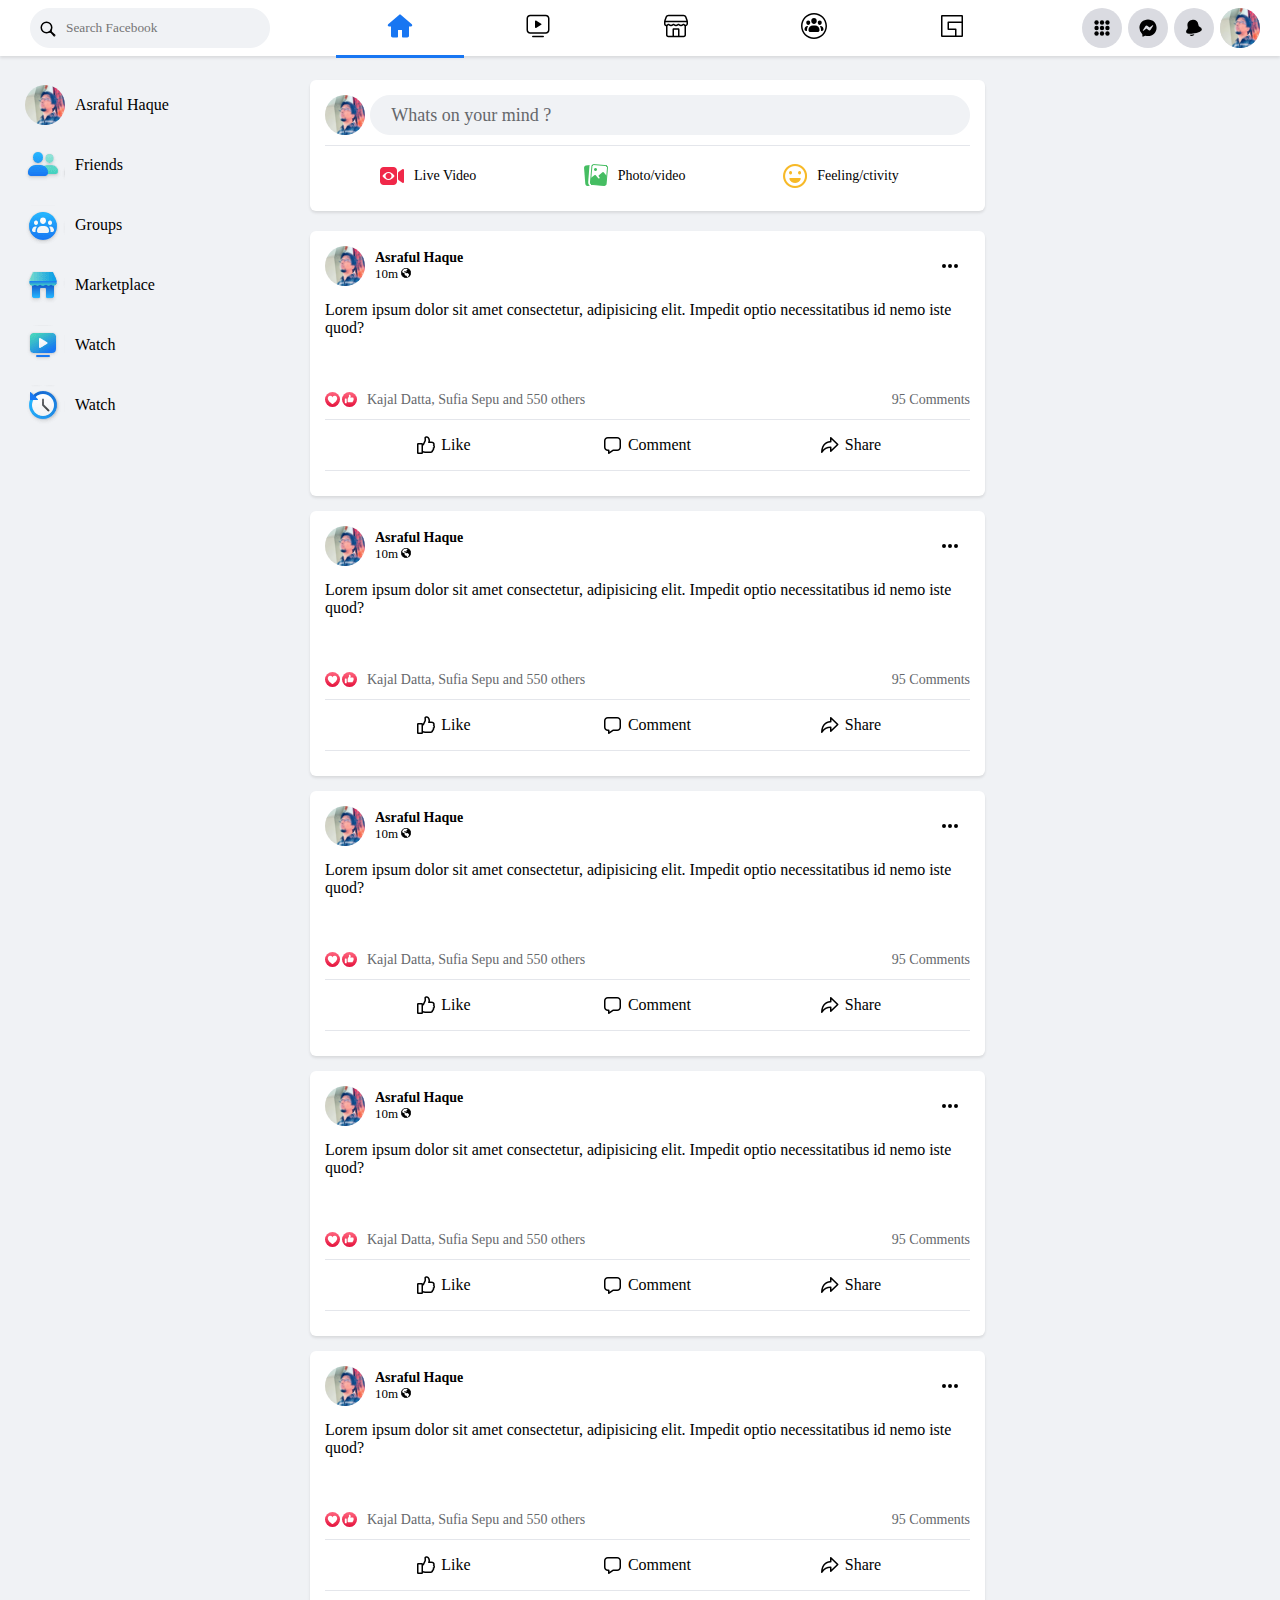
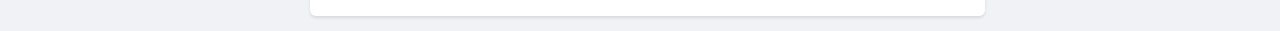
==== home.html @ d9ba366c "backend done" ====
<!DOCTYPE html>
<html lang="en">
<head>
    <meta charset="UTF-8">
    <meta http-equiv="X-UA-Compatible" content="IE=edge">
    <meta name="viewport" content="width=device-width, initial-scale=1.0">
    <link rel="shortcut icon" href="./assets/icons/favicon.ico" type="image/x-icon">
    <title>Facebook – log in or sign up</title>

    <link rel="stylesheet" href="./assets/css/style.css">

</head>
<body>
    

    
    <!-- HOME HEADER  -->
    <div class="fb-home-header">
        <div class="fb-home-search">
            <a href="#"><img src="./assets/icons/favicon.ico" alt=""></a>
            <div class="search-box">
                <svg fill="currentColor" viewBox="0 0 16 16" width="1em" height="1em" class="x1lliihq x1k90msu x2h7rmj x1qfuztq xcza8v6 xlup9mm x1kky2od"><g fill-rule="evenodd" transform="translate(-448 -544)"><g fill-rule="nonzero"><path d="M10.743 2.257a6 6 0 1 1-8.485 8.486 6 6 0 0 1 8.485-8.486zm-1.06 1.06a4.5 4.5 0 1 0-6.365 6.364 4.5 4.5 0 0 0 6.364-6.363z" transform="translate(448 544)"/><path d="M10.39 8.75a2.94 2.94 0 0 0-.199.432c-.155.417-.23.849-.172 1.284.055.415.232.794.54 1.103a.75.75 0 0 0 1.112-1.004l-.051-.057a.39.39 0 0 1-.114-.24c-.021-.155.014-.356.09-.563.031-.081.06-.145.08-.182l.012-.022a.75.75 0 1 0-1.299-.752z" transform="translate(448 544)"/><path d="M9.557 11.659c.038-.018.09-.04.15-.064.207-.077.408-.112.562-.092.08.01.143.034.198.077l.041.036a.75.75 0 0 0 1.06-1.06 1.881 1.881 0 0 0-1.103-.54c-.435-.058-.867.018-1.284.175-.189.07-.336.143-.433.2a.75.75 0 0 0 .624 1.356l.066-.027.12-.061z" transform="translate(448 544)"/><path d="m13.463 15.142-.04-.044-3.574-4.192c-.599-.703.355-1.656 1.058-1.057l4.191 3.574.044.04c.058.059.122.137.182.24.249.425.249.96-.154 1.41l-.057.057c-.45.403-.986.403-1.411.154a1.182 1.182 0 0 1-.24-.182zm.617-.616.444-.444a.31.31 0 0 0-.063-.052c-.093-.055-.263-.055-.35.024l.208.232.207-.206.006.007-.22.257-.026-.024.033-.034.025.027-.257.22-.007-.007zm-.027-.415c-.078.088-.078.257-.023.35a.31.31 0 0 0 .051.063l.205-.204-.233-.209z" transform="translate(448 544)"/></g></g></svg>
                <input type="search" placeholder="Search Facebook">
            </div>
        </div>
        <div class="fb-home-menu">
            <ul>
                <li class="active">
                    <a href="#"><svg viewBox="0 0 28 28" class="x1lliihq x1k90msu x2h7rmj x1qfuztq x5e5rjt" fill="currentColor" height="28" width="28"><path d="M25.825 12.29C25.824 12.289 25.823 12.288 25.821 12.286L15.027 2.937C14.752 2.675 14.392 2.527 13.989 2.521 13.608 2.527 13.248 2.675 13.001 2.912L2.175 12.29C1.756 12.658 1.629 13.245 1.868 13.759 2.079 14.215 2.567 14.479 3.069 14.479L5 14.479 5 23.729C5 24.695 5.784 25.479 6.75 25.479L11 25.479C11.552 25.479 12 25.031 12 24.479L12 18.309C12 18.126 12.148 17.979 12.33 17.979L15.67 17.979C15.852 17.979 16 18.126 16 18.309L16 24.479C16 25.031 16.448 25.479 17 25.479L21.25 25.479C22.217 25.479 23 24.695 23 23.729L23 14.479 24.931 14.479C25.433 14.479 25.921 14.215 26.132 13.759 26.371 13.245 26.244 12.658 25.825 12.29"/></svg></a>
                </li>
                <li>
                    <a href="#"><svg viewBox="0 0 28 28" class="x1lliihq x1k90msu x2h7rmj x1qfuztq xcza8v6" fill="currentColor" height="28" width="28"><path d="M8.75 25.25C8.336 25.25 8 24.914 8 24.5 8 24.086 8.336 23.75 8.75 23.75L19.25 23.75C19.664 23.75 20 24.086 20 24.5 20 24.914 19.664 25.25 19.25 25.25L8.75 25.25ZM17.163 12.846 12.055 15.923C11.591 16.202 11 15.869 11 15.327L11 9.172C11 8.631 11.591 8.297 12.055 8.576L17.163 11.654C17.612 11.924 17.612 12.575 17.163 12.846ZM21.75 20.25C22.992 20.25 24 19.242 24 18L24 6.5C24 5.258 22.992 4.25 21.75 4.25L6.25 4.25C5.008 4.25 4 5.258 4 6.5L4 18C4 19.242 5.008 20.25 6.25 20.25L21.75 20.25ZM21.75 21.75 6.25 21.75C4.179 21.75 2.5 20.071 2.5 18L2.5 6.5C2.5 4.429 4.179 2.75 6.25 2.75L21.75 2.75C23.821 2.75 25.5 4.429 25.5 6.5L25.5 18C25.5 20.071 23.821 21.75 21.75 21.75Z"/></svg></a>
                </li>
                <li>
                    <a href="#"><svg viewBox="0 0 28 28" class="x1lliihq x1k90msu x2h7rmj x1qfuztq xcza8v6" fill="currentColor" height="28" width="28"><path d="M17.5 23.75 21.75 23.75C22.164 23.75 22.5 23.414 22.5 23L22.5 14 22.531 14C22.364 13.917 22.206 13.815 22.061 13.694L21.66 13.359C21.567 13.283 21.433 13.283 21.34 13.36L21.176 13.497C20.591 13.983 19.855 14.25 19.095 14.25L18.869 14.25C18.114 14.25 17.382 13.987 16.8 13.506L16.616 13.354C16.523 13.278 16.39 13.278 16.298 13.354L16.113 13.507C15.53 13.987 14.798 14.25 14.044 14.25L13.907 14.25C13.162 14.25 12.439 13.994 11.861 13.525L11.645 13.35C11.552 13.275 11.419 13.276 11.328 13.352L11.155 13.497C10.57 13.984 9.834 14.25 9.074 14.25L8.896 14.25C8.143 14.25 7.414 13.989 6.832 13.511L6.638 13.351C6.545 13.275 6.413 13.275 6.32 13.351L5.849 13.739C5.726 13.84 5.592 13.928 5.452 14L5.5 14 5.5 23C5.5 23.414 5.836 23.75 6.25 23.75L10.5 23.75 10.5 17.5C10.5 16.81 11.06 16.25 11.75 16.25L16.25 16.25C16.94 16.25 17.5 16.81 17.5 17.5L17.5 23.75ZM3.673 8.75 24.327 8.75C24.3 8.66 24.271 8.571 24.238 8.483L23.087 5.355C22.823 4.688 22.178 4.25 21.461 4.25L6.54 4.25C5.822 4.25 5.177 4.688 4.919 5.338L3.762 8.483C3.729 8.571 3.7 8.66 3.673 8.75ZM24.5 10.25 3.5 10.25 3.5 12C3.5 12.414 3.836 12.75 4.25 12.75L4.421 12.75C4.595 12.75 4.763 12.69 4.897 12.58L5.368 12.193C6.013 11.662 6.945 11.662 7.59 12.193L7.784 12.352C8.097 12.609 8.49 12.75 8.896 12.75L9.074 12.75C9.483 12.75 9.88 12.607 10.194 12.345L10.368 12.2C11.01 11.665 11.941 11.659 12.589 12.185L12.805 12.359C13.117 12.612 13.506 12.75 13.907 12.75L14.044 12.75C14.45 12.75 14.844 12.608 15.158 12.35L15.343 12.197C15.989 11.663 16.924 11.663 17.571 12.197L17.755 12.35C18.068 12.608 18.462 12.75 18.869 12.75L19.095 12.75C19.504 12.75 19.901 12.606 20.216 12.344L20.38 12.208C21.028 11.666 21.972 11.666 22.62 12.207L23.022 12.542C23.183 12.676 23.387 12.75 23.598 12.75 24.097 12.75 24.5 12.347 24.5 11.85L24.5 10.25ZM24 14.217 24 23C24 24.243 22.993 25.25 21.75 25.25L6.25 25.25C5.007 25.25 4 24.243 4 23L4 14.236C2.875 14.112 2 13.158 2 12L2 9.951C2 9.272 2.12 8.6 2.354 7.964L3.518 4.802C4.01 3.563 5.207 2.75 6.54 2.75L21.461 2.75C22.793 2.75 23.99 3.563 24.488 4.819L25.646 7.964C25.88 8.6 26 9.272 26 9.951L26 11.85C26 13.039 25.135 14.026 24 14.217ZM16 23.75 16 17.75 12 17.75 12 23.75 16 23.75Z"/></svg></a>
                </li>
                <li>
                    <a href="#"><svg viewBox="0 0 28 28" class="x1lliihq x1k90msu x2h7rmj x1qfuztq xcza8v6" fill="currentColor" height="28" width="28"><path d="M25.5 14C25.5 7.649 20.351 2.5 14 2.5 7.649 2.5 2.5 7.649 2.5 14 2.5 20.351 7.649 25.5 14 25.5 20.351 25.5 25.5 20.351 25.5 14ZM27 14C27 21.18 21.18 27 14 27 6.82 27 1 21.18 1 14 1 6.82 6.82 1 14 1 21.18 1 27 6.82 27 14ZM7.479 14 7.631 14C7.933 14 8.102 14.338 7.934 14.591 7.334 15.491 6.983 16.568 6.983 17.724L6.983 18.221C6.983 18.342 6.99 18.461 7.004 18.578 7.03 18.802 6.862 19 6.637 19L6.123 19C5.228 19 4.5 18.25 4.5 17.327 4.5 15.492 5.727 14 7.479 14ZM20.521 14C22.274 14 23.5 15.492 23.5 17.327 23.5 18.25 22.772 19 21.878 19L21.364 19C21.139 19 20.97 18.802 20.997 18.578 21.01 18.461 21.017 18.342 21.017 18.221L21.017 17.724C21.017 16.568 20.667 15.491 20.067 14.591 19.899 14.338 20.067 14 20.369 14L20.521 14ZM8.25 13C7.147 13 6.25 11.991 6.25 10.75 6.25 9.384 7.035 8.5 8.25 8.5 9.465 8.5 10.25 9.384 10.25 10.75 10.25 11.991 9.353 13 8.25 13ZM19.75 13C18.647 13 17.75 11.991 17.75 10.75 17.75 9.384 18.535 8.5 19.75 8.5 20.965 8.5 21.75 9.384 21.75 10.75 21.75 11.991 20.853 13 19.75 13ZM15.172 13.5C17.558 13.5 19.5 15.395 19.5 17.724L19.5 18.221C19.5 19.202 18.683 20 17.677 20L10.323 20C9.317 20 8.5 19.202 8.5 18.221L8.5 17.724C8.5 15.395 10.441 13.5 12.828 13.5L15.172 13.5ZM16.75 9C16.75 10.655 15.517 12 14 12 12.484 12 11.25 10.655 11.25 9 11.25 7.15 12.304 6 14 6 15.697 6 16.75 7.15 16.75 9Z"/></svg></a>
                </li>
                <li>
                    <a href="#"><svg viewBox="0 0 28 28" class="x1lliihq x1k90msu x2h7rmj x1qfuztq xcza8v6" fill="currentColor" height="28" width="28"><path d="M23.5 9.5H10.25a.75.75 0 00-.75.75v7c0 .414.336.75.75.75H17v5.5H4.5v-19h19v5zm0 14h-5v-6.25a.75.75 0 00-.75-.75H11V11h12.5v12.5zm1.5.25V4.25C25 3.561 24.439 3 23.75 3H4.25C3.561 3 3 3.561 3 4.25v19.5c0 .689.561 1.25 1.25 1.25h19.5c.689 0 1.25-.561 1.25-1.25z"/></svg></a>
                </li>
            </ul>
        </div>
        <div class="fb-home-user">
            <div class="fb-user-item">
                <a href="#"><svg fill="currentColor" viewBox="0 0 44 44" width="1em" height="1em" class="x1lliihq x1k90msu x2h7rmj x1qfuztq x198g3q0 x1qx5ct2 xw4jnvo"><circle cx="7" cy="7" r="6"/><circle cx="22" cy="7" r="6"/><circle cx="37" cy="7" r="6"/><circle cx="7" cy="22" r="6"/><circle cx="22" cy="22" r="6"/><circle cx="37" cy="22" r="6"/><circle cx="7" cy="37" r="6"/><circle cx="22" cy="37" r="6"/><circle cx="37" cy="37" r="6"/></svg></a>
            </div>
            <div class="fb-user-item">
                <a href="#"><svg viewBox="0 0 28 28" alt="" class="x1lliihq x1k90msu x2h7rmj x1qfuztq x198g3q0" fill="currentColor" height="20" width="20"><path d="M14 2.042c6.76 0 12 4.952 12 11.64S20.76 25.322 14 25.322a13.091 13.091 0 0 1-3.474-.461.956 .956 0 0 0-.641.047L7.5 25.959a.961.961 0 0 1-1.348-.849l-.065-2.134a.957.957 0 0 0-.322-.684A11.389 11.389 0 0 1 2 13.682C2 6.994 7.24 2.042 14 2.042ZM6.794 17.086a.57.57 0 0 0 .827.758l3.786-2.874a.722.722 0 0 1 .868 0l2.8 2.1a1.8 1.8 0 0 0 2.6-.481l3.525-5.592a.57.57 0 0 0-.827-.758l-3.786 2.874a.722.722 0 0 1-.868 0l-2.8-2.1a1.8 1.8 0 0 0-2.6.481Z"/></svg></a>
            </div>
            <div class="fb-user-item">
                <a href="#"><svg viewBox="0 0 28 28" alt="" class="x1lliihq x1k90msu x2h7rmj x1qfuztq x198g3q0" fill="currentColor" height="20" width="20"><path d="M7.847 23.488C9.207 23.488 11.443 23.363 14.467 22.806 13.944 24.228 12.581 25.247 10.98 25.247 9.649 25.247 8.483 24.542 7.825 23.488L7.847 23.488ZM24.923 15.73C25.17 17.002 24.278 18.127 22.27 19.076 21.17 19.595 18.724 20.583 14.684 21.369 11.568 21.974 9.285 22.113 7.848 22.113 7.421 22.113 7.068 22.101 6.79 22.085 4.574 21.958 3.324 21.248 3.077 19.976 2.702 18.049 3.295 17.305 4.278 16.073L4.537 15.748C5.2 14.907 5.459 14.081 5.035 11.902 4.086 7.022 6.284 3.687 11.064 2.753 15.846 1.83 19.134 4.096 20.083 8.977 20.506 11.156 21.056 11.824 21.986 12.355L21.986 12.356 22.348 12.561C23.72 13.335 24.548 13.802 24.923 15.73Z"/></svg></a>
            </div>
            <div class="fb-user-item">
                <img src="./assets/images/user.png" alt="">
            </div>
        </div>
    </div>

    <!-- FB HOME BODY  -->
    <div class="fb-home-body">

        <div class="fb-home-body-sidebar">
            <ul>
                <li>
                    <a href="#">
                        <div class="body-icon">
                            <img src="./assets/images/user.png" alt="">
                        </div>
                        <span>Asraful Haque</span>
                    </a>
                </li>

                <li>
                    <a href="#">
                        <div class="body-icon">
                            
                        </div>
                        <span>Friends</span>
                    </a>
                </li>

                <li>
                    <a href="#">
                        <div class="body-icon">
                            
                        </div>
                        <span>Groups</span>
                    </a>
                </li>

                <li>
                    <a href="#">
                        <div class="body-icon">
                            
                        </div>
                        <span>Marketplace</span>
                    </a>
                </li>

                <li>
                    <a href="#">
                        <div class="body-icon">
                            
                        </div>
                        <span>Watch</span>
                    </a>
                </li>

                <li>
                    <a href="#">
                        <div class="body-icon">
                            
                        </div>
                        <span>Watch</span>
                    </a>
                </li>
                
            </ul>
        </div>

        <div class="fb-home-timeline-area">
            <div class="fb-home-timeline">

                <!-- Create Post Box  -->
                <div class="create-post">
                    <div class="create-post-header">
                        <img src="./assets/images/user.png" alt="">
                        <button>Whats on your mind ? </button>
                    </div>
                    <div class="divider-0"></div>
                    <div class="create-post-footer">
                        <ul>
                            <li><div class="post-icon"></div><span>Live Video</span></li>
                            <li><div class="post-icon"></div> Photo/video</li>
                            <li><div class="post-icon"></div> Feeling/ctivity</li>
                        </ul>
                    </div>
                </div>

                <!-- User Post  -->
                <div class="user-post">
                    <div class="user-post-header">
                        <div class="post-info">
                            <img src="./assets/images/user.png" alt="">
                            <div class="user-details">
                                <a class="author" href="#">Asraful Haque</a>
                                <span>10m <svg fill="currentColor" viewBox="0 0 16 16" width="1em" height="1em" class="x1lliihq x1k90msu x2h7rmj x1qfuztq xcza8v6 x1kpxq89 xsmyaan" title="Shared with Public"><title>Shared with Public</title><g fill-rule="evenodd" transform="translate(-448 -544)"><g><path d="M109.5 408.5c0 3.23-2.04 5.983-4.903 7.036l.07-.036c1.167-1 1.814-2.967 2-3.834.214-1 .303-1.3-.5-1.96-.31-.253-.677-.196-1.04-.476-.246-.19-.356-.59-.606-.73-.594-.337-1.107.11-1.954.223a2.666 2.666 0 0 1-1.15-.123c-.007 0-.007 0-.013-.004l-.083-.03c-.164-.082-.077-.206.006-.36h-.006c.086-.17.086-.376-.05-.529-.19-.214-.54-.214-.804-.224-.106-.003-.21 0-.313.004l-.003-.004c-.04 0-.084.004-.124.004h-.037c-.323.007-.666-.034-.893-.314-.263-.353-.29-.733.097-1.09.28-.26.863-.8 1.807-.22.603.37 1.166.667 1.666.5.33-.11.48-.303.094-.87a1.128 1.128 0 0 1-.214-.73c.067-.776.687-.84 1.164-1.2.466-.356.68-.943.546-1.457-.106-.413-.51-.873-1.28-1.01a7.49 7.49 0 0 1 6.524 7.434" transform="translate(354 143.5)"></path><path d="M104.107 415.696A7.498 7.498 0 0 1 94.5 408.5a7.48 7.48 0 0 1 3.407-6.283 5.474 5.474 0 0 0-1.653 2.334c-.753 2.217-.217 4.075 2.29 4.075.833 0 1.4.561 1.333 2.375-.013.403.52 1.78 2.45 1.89.7.04 1.184 1.053 1.33 1.74.06.29.127.65.257.97a.174.174 0 0 0 .193.096" transform="translate(354 143.5)"></path><path fill-rule="nonzero" d="M110 408.5a8 8 0 1 1-16 0 8 8 0 0 1 16 0zm-1 0a7 7 0 1 0-14 0 7 7 0 0 0 14 0z" transform="translate(354 143.5)"></path></g></g></svg></span>
                            </div>
                        </div>
                        <div class="post-menu">                            
                            <button><svg fill="currentColor" viewBox="0 0 20 20" width="1em" height="1em" class="x1lliihq x1k90msu x2h7rmj x1qfuztq xcza8v6 x1qx5ct2 xw4jnvo"><g fill-rule="evenodd" transform="translate(-446 -350)"><path d="M458 360a2 2 0 1 1-4 0 2 2 0 0 1 4 0m6 0a2 2 0 1 1-4 0 2 2 0 0 1 4 0m-12 0a2 2 0 1 1-4 0 2 2 0 0 1 4 0"></path></g></svg></button>
                        </div>
                    </div>
                    <div class="post-body">
                        <div class="post-content">
                            <p>Lorem ipsum dolor sit amet consectetur, adipisicing elit. Impedit optio necessitatibus id nemo iste quod?</p>
                        </div>
                    </div>
                    <div class="post-media"> 
                        <img src="https://embedsocial.com/wp-content/uploads/2020/10/add-links-instagram-posts.jpg" alt="">
                    </div>
                    <div class="post-comments">
                        <div class="comments-header">
                            <div class="reaction">
                                <div class="reaction-icon">
                                    <ul>
                                        <li>
                                            <a href="#">
                                                <svg xmlns='http://www.w3.org/2000/svg' xmlns:xlink='http://www.w3.org/1999/xlink' viewBox='0 0 16 16'><defs><linearGradient id='a' x1='50%' x2='50%' y1='0%' y2='100%'><stop offset='0%' stop-color='#FF6680'/><stop offset='100%' stop-color='#E61739'/></linearGradient><filter id='c' width='118.8%' height='118.8%' x='-9.4%' y='-9.4%' filterUnits='objectBoundingBox'><feGaussianBlur in='SourceAlpha' result='shadowBlurInner1' stdDeviation='1'/><feOffset dy='-1' in='shadowBlurInner1' result='shadowOffsetInner1'/><feComposite in='shadowOffsetInner1' in2='SourceAlpha' k2='-1' k3='1' operator='arithmetic' result='shadowInnerInner1'/><feColorMatrix in='shadowInnerInner1' values='0 0 0 0 0.710144928 0 0 0 0 0 0 0 0 0 0.117780134 0 0 0 0.349786932 0'/></filter><path id='b' d='M8 0a8 8 0 100 16A8 8 0 008 0z'/></defs><g fill='none'><use fill='url(#a)' xlink:href='#b'/><use fill='black' filter='url(#c)' xlink:href='#b'/><path fill='white' d='M10.473 4C8.275 4 8 5.824 8 5.824S7.726 4 5.528 4c-2.114 0-2.73 2.222-2.472 3.41C3.736 10.55 8 12.75 8 12.75s4.265-2.2 4.945-5.34c.257-1.188-.36-3.41-2.472-3.41'/></g></svg>
                                            </a>                                        
                                        </li>
                                        <li>
                                            <a href="#">
                                                <svg xmlns='http://www.w3.org/2000/svg' xmlns:xlink='http://www.w3.org/1999/xlink' viewBox='0 0 16 16'><defs><linearGradient id='a' x1='50%' x2='50%' y1='0%' y2='100%'><stop offset='0%' stop-color='#18AFFF'/><stop offset='100%' stop-color='#0062DF'/></linearGradient><filter id='c' width='118.8%' height='118.8%' x='-9.4%' y='-9.4%' filterUnits='objectBoundingBox'><feGaussianBlur in='SourceAlpha' result='shadowBlurInner1' stdDeviation='1'/><feOffset dy='-1' in='shadowBlurInner1' result='shadowOffsetInner1'/><feComposite in='shadowOffsetInner1' in2='SourceAlpha' k2='-1' k3='1' operator='arithmetic' result='shadowInnerInner1'/><feColorMatrix in='shadowInnerInner1' values='0 0 0 0 0 0 0 0 0 0.299356041 0 0 0 0 0.681187726 0 0 0 0.3495684 0'/></filter><path id='b' d='M8 0a8 8 0 00-8 8 8 8 0 1016 0 8 8 0 00-8-8z'/></defs><g fill='none'><use fill='url(#a)' xlink:href='#b'/><use fill='black' filter='url(#c)' xlink:href='#b'/><path fill='white' d='M12.162 7.338c.176.123.338.245.338.674 0 .43-.229.604-.474.725a.73.73 0 01.089.546c-.077.344-.392.611-.672.69.121.194.159.385.015.62-.185.295-.346.407-1.058.407H7.5c-.988 0-1.5-.546-1.5-1V7.665c0-1.23 1.467-2.275 1.467-3.13L7.361 3.47c-.005-.065.008-.224.058-.27.08-.079.301-.2.635-.2.218 0 .363.041.534.123.581.277.732.978.732 1.542 0 .271-.414 1.083-.47 1.364 0 0 .867-.192 1.879-.199 1.061-.006 1.749.19 1.749.842 0 .261-.219.523-.316.666zM3.6 7h.8a.6.6 0 01.6.6v3.8a.6.6 0 01-.6.6h-.8a.6.6 0 01-.6-.6V7.6a.6.6 0 01.6-.6z'/></g></svg>
                                            </a>
                                        </li>


                                    </ul>
                                </div>
                                <a href="#">Kajal Datta, Sufia Sepu and 550 others</a>
                            </div>
                            <div class="counts">
                                <a href="#">95 Comments</a>
                            </div>
                        </div>
                        <div class="divider-0"></div>
                        <div class="comments-menu">
                            <ul>
                                <li>
                                    <span class="comment-icon"></span>
                                    <span>Like</span>
                                </li>

                                <li>
                                    <span class="comment-icon"></span>
                                    <span>Comment</span>
                                </li>

                                <li>
                                    <span class="comment-icon"></span>
                                    <span>Share</span>
                                </li>
                            </ul>
                        </div>
                        <div class="divider-0"></div>
                        <div class="comments-area"></div>
                    </div>
                </div>

                 <!-- User Post  -->
                 <div class="user-post">
                    <div class="user-post-header">
                        <div class="post-info">
                            <img src="./assets/images/user.png" alt="">
                            <div class="user-details">
                                <a class="author" href="#">Asraful Haque</a>
                                <span>10m <svg fill="currentColor" viewBox="0 0 16 16" width="1em" height="1em" class="x1lliihq x1k90msu x2h7rmj x1qfuztq xcza8v6 x1kpxq89 xsmyaan" title="Shared with Public"><title>Shared with Public</title><g fill-rule="evenodd" transform="translate(-448 -544)"><g><path d="M109.5 408.5c0 3.23-2.04 5.983-4.903 7.036l.07-.036c1.167-1 1.814-2.967 2-3.834.214-1 .303-1.3-.5-1.96-.31-.253-.677-.196-1.04-.476-.246-.19-.356-.59-.606-.73-.594-.337-1.107.11-1.954.223a2.666 2.666 0 0 1-1.15-.123c-.007 0-.007 0-.013-.004l-.083-.03c-.164-.082-.077-.206.006-.36h-.006c.086-.17.086-.376-.05-.529-.19-.214-.54-.214-.804-.224-.106-.003-.21 0-.313.004l-.003-.004c-.04 0-.084.004-.124.004h-.037c-.323.007-.666-.034-.893-.314-.263-.353-.29-.733.097-1.09.28-.26.863-.8 1.807-.22.603.37 1.166.667 1.666.5.33-.11.48-.303.094-.87a1.128 1.128 0 0 1-.214-.73c.067-.776.687-.84 1.164-1.2.466-.356.68-.943.546-1.457-.106-.413-.51-.873-1.28-1.01a7.49 7.49 0 0 1 6.524 7.434" transform="translate(354 143.5)"></path><path d="M104.107 415.696A7.498 7.498 0 0 1 94.5 408.5a7.48 7.48 0 0 1 3.407-6.283 5.474 5.474 0 0 0-1.653 2.334c-.753 2.217-.217 4.075 2.29 4.075.833 0 1.4.561 1.333 2.375-.013.403.52 1.78 2.45 1.89.7.04 1.184 1.053 1.33 1.74.06.29.127.65.257.97a.174.174 0 0 0 .193.096" transform="translate(354 143.5)"></path><path fill-rule="nonzero" d="M110 408.5a8 8 0 1 1-16 0 8 8 0 0 1 16 0zm-1 0a7 7 0 1 0-14 0 7 7 0 0 0 14 0z" transform="translate(354 143.5)"></path></g></g></svg></span>
                            </div>
                        </div>
                        <div class="post-menu">                            
                            <button><svg fill="currentColor" viewBox="0 0 20 20" width="1em" height="1em" class="x1lliihq x1k90msu x2h7rmj x1qfuztq xcza8v6 x1qx5ct2 xw4jnvo"><g fill-rule="evenodd" transform="translate(-446 -350)"><path d="M458 360a2 2 0 1 1-4 0 2 2 0 0 1 4 0m6 0a2 2 0 1 1-4 0 2 2 0 0 1 4 0m-12 0a2 2 0 1 1-4 0 2 2 0 0 1 4 0"></path></g></svg></button>
                        </div>
                    </div>
                    <div class="post-body">
                        <div class="post-content">
                            <p>Lorem ipsum dolor sit amet consectetur, adipisicing elit. Impedit optio necessitatibus id nemo iste quod?</p>
                        </div>
                    </div>
                    <div class="post-media"> 
                        <img src="https://embedsocial.com/wp-content/uploads/2020/10/add-links-instagram-posts.jpg" alt="">
                    </div>
                    <div class="post-comments">
                        <div class="comments-header">
                            <div class="reaction">
                                <div class="reaction-icon">
                                    <ul>
                                        <li>
                                            <a href="#">
                                                <svg xmlns='http://www.w3.org/2000/svg' xmlns:xlink='http://www.w3.org/1999/xlink' viewBox='0 0 16 16'><defs><linearGradient id='a' x1='50%' x2='50%' y1='0%' y2='100%'><stop offset='0%' stop-color='#FF6680'/><stop offset='100%' stop-color='#E61739'/></linearGradient><filter id='c' width='118.8%' height='118.8%' x='-9.4%' y='-9.4%' filterUnits='objectBoundingBox'><feGaussianBlur in='SourceAlpha' result='shadowBlurInner1' stdDeviation='1'/><feOffset dy='-1' in='shadowBlurInner1' result='shadowOffsetInner1'/><feComposite in='shadowOffsetInner1' in2='SourceAlpha' k2='-1' k3='1' operator='arithmetic' result='shadowInnerInner1'/><feColorMatrix in='shadowInnerInner1' values='0 0 0 0 0.710144928 0 0 0 0 0 0 0 0 0 0.117780134 0 0 0 0.349786932 0'/></filter><path id='b' d='M8 0a8 8 0 100 16A8 8 0 008 0z'/></defs><g fill='none'><use fill='url(#a)' xlink:href='#b'/><use fill='black' filter='url(#c)' xlink:href='#b'/><path fill='white' d='M10.473 4C8.275 4 8 5.824 8 5.824S7.726 4 5.528 4c-2.114 0-2.73 2.222-2.472 3.41C3.736 10.55 8 12.75 8 12.75s4.265-2.2 4.945-5.34c.257-1.188-.36-3.41-2.472-3.41'/></g></svg>
                                            </a>                                        
                                        </li>
                                        <li>
                                            <a href="#">
                                                <svg xmlns='http://www.w3.org/2000/svg' xmlns:xlink='http://www.w3.org/1999/xlink' viewBox='0 0 16 16'><defs><linearGradient id='a' x1='50%' x2='50%' y1='0%' y2='100%'><stop offset='0%' stop-color='#18AFFF'/><stop offset='100%' stop-color='#0062DF'/></linearGradient><filter id='c' width='118.8%' height='118.8%' x='-9.4%' y='-9.4%' filterUnits='objectBoundingBox'><feGaussianBlur in='SourceAlpha' result='shadowBlurInner1' stdDeviation='1'/><feOffset dy='-1' in='shadowBlurInner1' result='shadowOffsetInner1'/><feComposite in='shadowOffsetInner1' in2='SourceAlpha' k2='-1' k3='1' operator='arithmetic' result='shadowInnerInner1'/><feColorMatrix in='shadowInnerInner1' values='0 0 0 0 0 0 0 0 0 0.299356041 0 0 0 0 0.681187726 0 0 0 0.3495684 0'/></filter><path id='b' d='M8 0a8 8 0 00-8 8 8 8 0 1016 0 8 8 0 00-8-8z'/></defs><g fill='none'><use fill='url(#a)' xlink:href='#b'/><use fill='black' filter='url(#c)' xlink:href='#b'/><path fill='white' d='M12.162 7.338c.176.123.338.245.338.674 0 .43-.229.604-.474.725a.73.73 0 01.089.546c-.077.344-.392.611-.672.69.121.194.159.385.015.62-.185.295-.346.407-1.058.407H7.5c-.988 0-1.5-.546-1.5-1V7.665c0-1.23 1.467-2.275 1.467-3.13L7.361 3.47c-.005-.065.008-.224.058-.27.08-.079.301-.2.635-.2.218 0 .363.041.534.123.581.277.732.978.732 1.542 0 .271-.414 1.083-.47 1.364 0 0 .867-.192 1.879-.199 1.061-.006 1.749.19 1.749.842 0 .261-.219.523-.316.666zM3.6 7h.8a.6.6 0 01.6.6v3.8a.6.6 0 01-.6.6h-.8a.6.6 0 01-.6-.6V7.6a.6.6 0 01.6-.6z'/></g></svg>
                                            </a>
                                        </li>


                                    </ul>
                                </div>
                                <a href="#">Kajal Datta, Sufia Sepu and 550 others</a>
                            </div>
                            <div class="counts">
                                <a href="#">95 Comments</a>
                            </div>
                        </div>
                        <div class="divider-0"></div>
                        <div class="comments-menu">
                            <ul>
                                <li>
                                    <span class="comment-icon"></span>
                                    <span>Like</span>
                                </li>

                                <li>
                                    <span class="comment-icon"></span>
                                    <span>Comment</span>
                                </li>

                                <li>
                                    <span class="comment-icon"></span>
                                    <span>Share</span>
                                </li>
                            </ul>
                        </div>
                        <div class="divider-0"></div>
                        <div class="comments-area"></div>
                    </div>
                </div>


                 <!-- User Post  -->
                 <div class="user-post">
                    <div class="user-post-header">
                        <div class="post-info">
                            <img src="./assets/images/user.png" alt="">
                            <div class="user-details">
                                <a class="author" href="#">Asraful Haque</a>
                                <span>10m <svg fill="currentColor" viewBox="0 0 16 16" width="1em" height="1em" class="x1lliihq x1k90msu x2h7rmj x1qfuztq xcza8v6 x1kpxq89 xsmyaan" title="Shared with Public"><title>Shared with Public</title><g fill-rule="evenodd" transform="translate(-448 -544)"><g><path d="M109.5 408.5c0 3.23-2.04 5.983-4.903 7.036l.07-.036c1.167-1 1.814-2.967 2-3.834.214-1 .303-1.3-.5-1.96-.31-.253-.677-.196-1.04-.476-.246-.19-.356-.59-.606-.73-.594-.337-1.107.11-1.954.223a2.666 2.666 0 0 1-1.15-.123c-.007 0-.007 0-.013-.004l-.083-.03c-.164-.082-.077-.206.006-.36h-.006c.086-.17.086-.376-.05-.529-.19-.214-.54-.214-.804-.224-.106-.003-.21 0-.313.004l-.003-.004c-.04 0-.084.004-.124.004h-.037c-.323.007-.666-.034-.893-.314-.263-.353-.29-.733.097-1.09.28-.26.863-.8 1.807-.22.603.37 1.166.667 1.666.5.33-.11.48-.303.094-.87a1.128 1.128 0 0 1-.214-.73c.067-.776.687-.84 1.164-1.2.466-.356.68-.943.546-1.457-.106-.413-.51-.873-1.28-1.01a7.49 7.49 0 0 1 6.524 7.434" transform="translate(354 143.5)"></path><path d="M104.107 415.696A7.498 7.498 0 0 1 94.5 408.5a7.48 7.48 0 0 1 3.407-6.283 5.474 5.474 0 0 0-1.653 2.334c-.753 2.217-.217 4.075 2.29 4.075.833 0 1.4.561 1.333 2.375-.013.403.52 1.78 2.45 1.89.7.04 1.184 1.053 1.33 1.74.06.29.127.65.257.97a.174.174 0 0 0 .193.096" transform="translate(354 143.5)"></path><path fill-rule="nonzero" d="M110 408.5a8 8 0 1 1-16 0 8 8 0 0 1 16 0zm-1 0a7 7 0 1 0-14 0 7 7 0 0 0 14 0z" transform="translate(354 143.5)"></path></g></g></svg></span>
                            </div>
                        </div>
                        <div class="post-menu">                            
                            <button><svg fill="currentColor" viewBox="0 0 20 20" width="1em" height="1em" class="x1lliihq x1k90msu x2h7rmj x1qfuztq xcza8v6 x1qx5ct2 xw4jnvo"><g fill-rule="evenodd" transform="translate(-446 -350)"><path d="M458 360a2 2 0 1 1-4 0 2 2 0 0 1 4 0m6 0a2 2 0 1 1-4 0 2 2 0 0 1 4 0m-12 0a2 2 0 1 1-4 0 2 2 0 0 1 4 0"></path></g></svg></button>
                        </div>
                    </div>
                    <div class="post-body">
                        <div class="post-content">
                            <p>Lorem ipsum dolor sit amet consectetur, adipisicing elit. Impedit optio necessitatibus id nemo iste quod?</p>
                        </div>
                    </div>
                    <div class="post-media"> 
                        <img src="https://embedsocial.com/wp-content/uploads/2020/10/add-links-instagram-posts.jpg" alt="">
                    </div>
                    <div class="post-comments">
                        <div class="comments-header">
                            <div class="reaction">
                                <div class="reaction-icon">
                                    <ul>
                                        <li>
                                            <a href="#">
                                                <svg xmlns='http://www.w3.org/2000/svg' xmlns:xlink='http://www.w3.org/1999/xlink' viewBox='0 0 16 16'><defs><linearGradient id='a' x1='50%' x2='50%' y1='0%' y2='100%'><stop offset='0%' stop-color='#FF6680'/><stop offset='100%' stop-color='#E61739'/></linearGradient><filter id='c' width='118.8%' height='118.8%' x='-9.4%' y='-9.4%' filterUnits='objectBoundingBox'><feGaussianBlur in='SourceAlpha' result='shadowBlurInner1' stdDeviation='1'/><feOffset dy='-1' in='shadowBlurInner1' result='shadowOffsetInner1'/><feComposite in='shadowOffsetInner1' in2='SourceAlpha' k2='-1' k3='1' operator='arithmetic' result='shadowInnerInner1'/><feColorMatrix in='shadowInnerInner1' values='0 0 0 0 0.710144928 0 0 0 0 0 0 0 0 0 0.117780134 0 0 0 0.349786932 0'/></filter><path id='b' d='M8 0a8 8 0 100 16A8 8 0 008 0z'/></defs><g fill='none'><use fill='url(#a)' xlink:href='#b'/><use fill='black' filter='url(#c)' xlink:href='#b'/><path fill='white' d='M10.473 4C8.275 4 8 5.824 8 5.824S7.726 4 5.528 4c-2.114 0-2.73 2.222-2.472 3.41C3.736 10.55 8 12.75 8 12.75s4.265-2.2 4.945-5.34c.257-1.188-.36-3.41-2.472-3.41'/></g></svg>
                                            </a>                                        
                                        </li>
                                        <li>
                                            <a href="#">
                                                <svg xmlns='http://www.w3.org/2000/svg' xmlns:xlink='http://www.w3.org/1999/xlink' viewBox='0 0 16 16'><defs><linearGradient id='a' x1='50%' x2='50%' y1='0%' y2='100%'><stop offset='0%' stop-color='#18AFFF'/><stop offset='100%' stop-color='#0062DF'/></linearGradient><filter id='c' width='118.8%' height='118.8%' x='-9.4%' y='-9.4%' filterUnits='objectBoundingBox'><feGaussianBlur in='SourceAlpha' result='shadowBlurInner1' stdDeviation='1'/><feOffset dy='-1' in='shadowBlurInner1' result='shadowOffsetInner1'/><feComposite in='shadowOffsetInner1' in2='SourceAlpha' k2='-1' k3='1' operator='arithmetic' result='shadowInnerInner1'/><feColorMatrix in='shadowInnerInner1' values='0 0 0 0 0 0 0 0 0 0.299356041 0 0 0 0 0.681187726 0 0 0 0.3495684 0'/></filter><path id='b' d='M8 0a8 8 0 00-8 8 8 8 0 1016 0 8 8 0 00-8-8z'/></defs><g fill='none'><use fill='url(#a)' xlink:href='#b'/><use fill='black' filter='url(#c)' xlink:href='#b'/><path fill='white' d='M12.162 7.338c.176.123.338.245.338.674 0 .43-.229.604-.474.725a.73.73 0 01.089.546c-.077.344-.392.611-.672.69.121.194.159.385.015.62-.185.295-.346.407-1.058.407H7.5c-.988 0-1.5-.546-1.5-1V7.665c0-1.23 1.467-2.275 1.467-3.13L7.361 3.47c-.005-.065.008-.224.058-.27.08-.079.301-.2.635-.2.218 0 .363.041.534.123.581.277.732.978.732 1.542 0 .271-.414 1.083-.47 1.364 0 0 .867-.192 1.879-.199 1.061-.006 1.749.19 1.749.842 0 .261-.219.523-.316.666zM3.6 7h.8a.6.6 0 01.6.6v3.8a.6.6 0 01-.6.6h-.8a.6.6 0 01-.6-.6V7.6a.6.6 0 01.6-.6z'/></g></svg>
                                            </a>
                                        </li>


                                    </ul>
                                </div>
                                <a href="#">Kajal Datta, Sufia Sepu and 550 others</a>
                            </div>
                            <div class="counts">
                                <a href="#">95 Comments</a>
                            </div>
                        </div>
                        <div class="divider-0"></div>
                        <div class="comments-menu">
                            <ul>
                                <li>
                                    <span class="comment-icon"></span>
                                    <span>Like</span>
                                </li>

                                <li>
                                    <span class="comment-icon"></span>
                                    <span>Comment</span>
                                </li>

                                <li>
                                    <span class="comment-icon"></span>
                                    <span>Share</span>
                                </li>
                            </ul>
                        </div>
                        <div class="divider-0"></div>
                        <div class="comments-area"></div>
                    </div>
                </div>

                 <!-- User Post  -->
                 <div class="user-post">
                    <div class="user-post-header">
                        <div class="post-info">
                            <img src="./assets/images/user.png" alt="">
                            <div class="user-details">
                                <a class="author" href="#">Asraful Haque</a>
                                <span>10m <svg fill="currentColor" viewBox="0 0 16 16" width="1em" height="1em" class="x1lliihq x1k90msu x2h7rmj x1qfuztq xcza8v6 x1kpxq89 xsmyaan" title="Shared with Public"><title>Shared with Public</title><g fill-rule="evenodd" transform="translate(-448 -544)"><g><path d="M109.5 408.5c0 3.23-2.04 5.983-4.903 7.036l.07-.036c1.167-1 1.814-2.967 2-3.834.214-1 .303-1.3-.5-1.96-.31-.253-.677-.196-1.04-.476-.246-.19-.356-.59-.606-.73-.594-.337-1.107.11-1.954.223a2.666 2.666 0 0 1-1.15-.123c-.007 0-.007 0-.013-.004l-.083-.03c-.164-.082-.077-.206.006-.36h-.006c.086-.17.086-.376-.05-.529-.19-.214-.54-.214-.804-.224-.106-.003-.21 0-.313.004l-.003-.004c-.04 0-.084.004-.124.004h-.037c-.323.007-.666-.034-.893-.314-.263-.353-.29-.733.097-1.09.28-.26.863-.8 1.807-.22.603.37 1.166.667 1.666.5.33-.11.48-.303.094-.87a1.128 1.128 0 0 1-.214-.73c.067-.776.687-.84 1.164-1.2.466-.356.68-.943.546-1.457-.106-.413-.51-.873-1.28-1.01a7.49 7.49 0 0 1 6.524 7.434" transform="translate(354 143.5)"></path><path d="M104.107 415.696A7.498 7.498 0 0 1 94.5 408.5a7.48 7.48 0 0 1 3.407-6.283 5.474 5.474 0 0 0-1.653 2.334c-.753 2.217-.217 4.075 2.29 4.075.833 0 1.4.561 1.333 2.375-.013.403.52 1.78 2.45 1.89.7.04 1.184 1.053 1.33 1.74.06.29.127.65.257.97a.174.174 0 0 0 .193.096" transform="translate(354 143.5)"></path><path fill-rule="nonzero" d="M110 408.5a8 8 0 1 1-16 0 8 8 0 0 1 16 0zm-1 0a7 7 0 1 0-14 0 7 7 0 0 0 14 0z" transform="translate(354 143.5)"></path></g></g></svg></span>
                            </div>
                        </div>
                        <div class="post-menu">                            
                            <button><svg fill="currentColor" viewBox="0 0 20 20" width="1em" height="1em" class="x1lliihq x1k90msu x2h7rmj x1qfuztq xcza8v6 x1qx5ct2 xw4jnvo"><g fill-rule="evenodd" transform="translate(-446 -350)"><path d="M458 360a2 2 0 1 1-4 0 2 2 0 0 1 4 0m6 0a2 2 0 1 1-4 0 2 2 0 0 1 4 0m-12 0a2 2 0 1 1-4 0 2 2 0 0 1 4 0"></path></g></svg></button>
                        </div>
                    </div>
                    <div class="post-body">
                        <div class="post-content">
                            <p>Lorem ipsum dolor sit amet consectetur, adipisicing elit. Impedit optio necessitatibus id nemo iste quod?</p>
                        </div>
                    </div>
                    <div class="post-media"> 
                        <img src="https://embedsocial.com/wp-content/uploads/2020/10/add-links-instagram-posts.jpg" alt="">
                    </div>
                    <div class="post-comments">
                        <div class="comments-header">
                            <div class="reaction">
                                <div class="reaction-icon">
                                    <ul>
                                        <li>
                                            <a href="#">
                                                <svg xmlns='http://www.w3.org/2000/svg' xmlns:xlink='http://www.w3.org/1999/xlink' viewBox='0 0 16 16'><defs><linearGradient id='a' x1='50%' x2='50%' y1='0%' y2='100%'><stop offset='0%' stop-color='#FF6680'/><stop offset='100%' stop-color='#E61739'/></linearGradient><filter id='c' width='118.8%' height='118.8%' x='-9.4%' y='-9.4%' filterUnits='objectBoundingBox'><feGaussianBlur in='SourceAlpha' result='shadowBlurInner1' stdDeviation='1'/><feOffset dy='-1' in='shadowBlurInner1' result='shadowOffsetInner1'/><feComposite in='shadowOffsetInner1' in2='SourceAlpha' k2='-1' k3='1' operator='arithmetic' result='shadowInnerInner1'/><feColorMatrix in='shadowInnerInner1' values='0 0 0 0 0.710144928 0 0 0 0 0 0 0 0 0 0.117780134 0 0 0 0.349786932 0'/></filter><path id='b' d='M8 0a8 8 0 100 16A8 8 0 008 0z'/></defs><g fill='none'><use fill='url(#a)' xlink:href='#b'/><use fill='black' filter='url(#c)' xlink:href='#b'/><path fill='white' d='M10.473 4C8.275 4 8 5.824 8 5.824S7.726 4 5.528 4c-2.114 0-2.73 2.222-2.472 3.41C3.736 10.55 8 12.75 8 12.75s4.265-2.2 4.945-5.34c.257-1.188-.36-3.41-2.472-3.41'/></g></svg>
                                            </a>                                        
                                        </li>
                                        <li>
                                            <a href="#">
                                                <svg xmlns='http://www.w3.org/2000/svg' xmlns:xlink='http://www.w3.org/1999/xlink' viewBox='0 0 16 16'><defs><linearGradient id='a' x1='50%' x2='50%' y1='0%' y2='100%'><stop offset='0%' stop-color='#18AFFF'/><stop offset='100%' stop-color='#0062DF'/></linearGradient><filter id='c' width='118.8%' height='118.8%' x='-9.4%' y='-9.4%' filterUnits='objectBoundingBox'><feGaussianBlur in='SourceAlpha' result='shadowBlurInner1' stdDeviation='1'/><feOffset dy='-1' in='shadowBlurInner1' result='shadowOffsetInner1'/><feComposite in='shadowOffsetInner1' in2='SourceAlpha' k2='-1' k3='1' operator='arithmetic' result='shadowInnerInner1'/><feColorMatrix in='shadowInnerInner1' values='0 0 0 0 0 0 0 0 0 0.299356041 0 0 0 0 0.681187726 0 0 0 0.3495684 0'/></filter><path id='b' d='M8 0a8 8 0 00-8 8 8 8 0 1016 0 8 8 0 00-8-8z'/></defs><g fill='none'><use fill='url(#a)' xlink:href='#b'/><use fill='black' filter='url(#c)' xlink:href='#b'/><path fill='white' d='M12.162 7.338c.176.123.338.245.338.674 0 .43-.229.604-.474.725a.73.73 0 01.089.546c-.077.344-.392.611-.672.69.121.194.159.385.015.62-.185.295-.346.407-1.058.407H7.5c-.988 0-1.5-.546-1.5-1V7.665c0-1.23 1.467-2.275 1.467-3.13L7.361 3.47c-.005-.065.008-.224.058-.27.08-.079.301-.2.635-.2.218 0 .363.041.534.123.581.277.732.978.732 1.542 0 .271-.414 1.083-.47 1.364 0 0 .867-.192 1.879-.199 1.061-.006 1.749.19 1.749.842 0 .261-.219.523-.316.666zM3.6 7h.8a.6.6 0 01.6.6v3.8a.6.6 0 01-.6.6h-.8a.6.6 0 01-.6-.6V7.6a.6.6 0 01.6-.6z'/></g></svg>
                                            </a>
                                        </li>


                                    </ul>
                                </div>
                                <a href="#">Kajal Datta, Sufia Sepu and 550 others</a>
                            </div>
                            <div class="counts">
                                <a href="#">95 Comments</a>
                            </div>
                        </div>
                        <div class="divider-0"></div>
                        <div class="comments-menu">
                            <ul>
                                <li>
                                    <span class="comment-icon"></span>
                                    <span>Like</span>
                                </li>

                                <li>
                                    <span class="comment-icon"></span>
                                    <span>Comment</span>
                                </li>

                                <li>
                                    <span class="comment-icon"></span>
                                    <span>Share</span>
                                </li>
                            </ul>
                        </div>
                        <div class="divider-0"></div>
                        <div class="comments-area"></div>
                    </div>
                </div>

                 <!-- User Post  -->
                 <div class="user-post">
                    <div class="user-post-header">
                        <div class="post-info">
                            <img src="./assets/images/user.png" alt="">
                            <div class="user-details">
                                <a class="author" href="#">Asraful Haque</a>
                                <span>10m <svg fill="currentColor" viewBox="0 0 16 16" width="1em" height="1em" class="x1lliihq x1k90msu x2h7rmj x1qfuztq xcza8v6 x1kpxq89 xsmyaan" title="Shared with Public"><title>Shared with Public</title><g fill-rule="evenodd" transform="translate(-448 -544)"><g><path d="M109.5 408.5c0 3.23-2.04 5.983-4.903 7.036l.07-.036c1.167-1 1.814-2.967 2-3.834.214-1 .303-1.3-.5-1.96-.31-.253-.677-.196-1.04-.476-.246-.19-.356-.59-.606-.73-.594-.337-1.107.11-1.954.223a2.666 2.666 0 0 1-1.15-.123c-.007 0-.007 0-.013-.004l-.083-.03c-.164-.082-.077-.206.006-.36h-.006c.086-.17.086-.376-.05-.529-.19-.214-.54-.214-.804-.224-.106-.003-.21 0-.313.004l-.003-.004c-.04 0-.084.004-.124.004h-.037c-.323.007-.666-.034-.893-.314-.263-.353-.29-.733.097-1.09.28-.26.863-.8 1.807-.22.603.37 1.166.667 1.666.5.33-.11.48-.303.094-.87a1.128 1.128 0 0 1-.214-.73c.067-.776.687-.84 1.164-1.2.466-.356.68-.943.546-1.457-.106-.413-.51-.873-1.28-1.01a7.49 7.49 0 0 1 6.524 7.434" transform="translate(354 143.5)"></path><path d="M104.107 415.696A7.498 7.498 0 0 1 94.5 408.5a7.48 7.48 0 0 1 3.407-6.283 5.474 5.474 0 0 0-1.653 2.334c-.753 2.217-.217 4.075 2.29 4.075.833 0 1.4.561 1.333 2.375-.013.403.52 1.78 2.45 1.89.7.04 1.184 1.053 1.33 1.74.06.29.127.65.257.97a.174.174 0 0 0 .193.096" transform="translate(354 143.5)"></path><path fill-rule="nonzero" d="M110 408.5a8 8 0 1 1-16 0 8 8 0 0 1 16 0zm-1 0a7 7 0 1 0-14 0 7 7 0 0 0 14 0z" transform="translate(354 143.5)"></path></g></g></svg></span>
                            </div>
                        </div>
                        <div class="post-menu">                            
                            <button><svg fill="currentColor" viewBox="0 0 20 20" width="1em" height="1em" class="x1lliihq x1k90msu x2h7rmj x1qfuztq xcza8v6 x1qx5ct2 xw4jnvo"><g fill-rule="evenodd" transform="translate(-446 -350)"><path d="M458 360a2 2 0 1 1-4 0 2 2 0 0 1 4 0m6 0a2 2 0 1 1-4 0 2 2 0 0 1 4 0m-12 0a2 2 0 1 1-4 0 2 2 0 0 1 4 0"></path></g></svg></button>
                        </div>
                    </div>
                    <div class="post-body">
                        <div class="post-content">
                            <p>Lorem ipsum dolor sit amet consectetur, adipisicing elit. Impedit optio necessitatibus id nemo iste quod?</p>
                        </div>
                    </div>
                    <div class="post-media"> 
                        <img src="https://embedsocial.com/wp-content/uploads/2020/10/add-links-instagram-posts.jpg" alt="">
                    </div>
                    <div class="post-comments">
                        <div class="comments-header">
                            <div class="reaction">
                                <div class="reaction-icon">
                                    <ul>
                                        <li>
                                            <a href="#">
                                                <svg xmlns='http://www.w3.org/2000/svg' xmlns:xlink='http://www.w3.org/1999/xlink' viewBox='0 0 16 16'><defs><linearGradient id='a' x1='50%' x2='50%' y1='0%' y2='100%'><stop offset='0%' stop-color='#FF6680'/><stop offset='100%' stop-color='#E61739'/></linearGradient><filter id='c' width='118.8%' height='118.8%' x='-9.4%' y='-9.4%' filterUnits='objectBoundingBox'><feGaussianBlur in='SourceAlpha' result='shadowBlurInner1' stdDeviation='1'/><feOffset dy='-1' in='shadowBlurInner1' result='shadowOffsetInner1'/><feComposite in='shadowOffsetInner1' in2='SourceAlpha' k2='-1' k3='1' operator='arithmetic' result='shadowInnerInner1'/><feColorMatrix in='shadowInnerInner1' values='0 0 0 0 0.710144928 0 0 0 0 0 0 0 0 0 0.117780134 0 0 0 0.349786932 0'/></filter><path id='b' d='M8 0a8 8 0 100 16A8 8 0 008 0z'/></defs><g fill='none'><use fill='url(#a)' xlink:href='#b'/><use fill='black' filter='url(#c)' xlink:href='#b'/><path fill='white' d='M10.473 4C8.275 4 8 5.824 8 5.824S7.726 4 5.528 4c-2.114 0-2.73 2.222-2.472 3.41C3.736 10.55 8 12.75 8 12.75s4.265-2.2 4.945-5.34c.257-1.188-.36-3.41-2.472-3.41'/></g></svg>
                                            </a>                                        
                                        </li>
                                        <li>
                                            <a href="#">
                                                <svg xmlns='http://www.w3.org/2000/svg' xmlns:xlink='http://www.w3.org/1999/xlink' viewBox='0 0 16 16'><defs><linearGradient id='a' x1='50%' x2='50%' y1='0%' y2='100%'><stop offset='0%' stop-color='#18AFFF'/><stop offset='100%' stop-color='#0062DF'/></linearGradient><filter id='c' width='118.8%' height='118.8%' x='-9.4%' y='-9.4%' filterUnits='objectBoundingBox'><feGaussianBlur in='SourceAlpha' result='shadowBlurInner1' stdDeviation='1'/><feOffset dy='-1' in='shadowBlurInner1' result='shadowOffsetInner1'/><feComposite in='shadowOffsetInner1' in2='SourceAlpha' k2='-1' k3='1' operator='arithmetic' result='shadowInnerInner1'/><feColorMatrix in='shadowInnerInner1' values='0 0 0 0 0 0 0 0 0 0.299356041 0 0 0 0 0.681187726 0 0 0 0.3495684 0'/></filter><path id='b' d='M8 0a8 8 0 00-8 8 8 8 0 1016 0 8 8 0 00-8-8z'/></defs><g fill='none'><use fill='url(#a)' xlink:href='#b'/><use fill='black' filter='url(#c)' xlink:href='#b'/><path fill='white' d='M12.162 7.338c.176.123.338.245.338.674 0 .43-.229.604-.474.725a.73.73 0 01.089.546c-.077.344-.392.611-.672.69.121.194.159.385.015.62-.185.295-.346.407-1.058.407H7.5c-.988 0-1.5-.546-1.5-1V7.665c0-1.23 1.467-2.275 1.467-3.13L7.361 3.47c-.005-.065.008-.224.058-.27.08-.079.301-.2.635-.2.218 0 .363.041.534.123.581.277.732.978.732 1.542 0 .271-.414 1.083-.47 1.364 0 0 .867-.192 1.879-.199 1.061-.006 1.749.19 1.749.842 0 .261-.219.523-.316.666zM3.6 7h.8a.6.6 0 01.6.6v3.8a.6.6 0 01-.6.6h-.8a.6.6 0 01-.6-.6V7.6a.6.6 0 01.6-.6z'/></g></svg>
                                            </a>
                                        </li>


                                    </ul>
                                </div>
                                <a href="#">Kajal Datta, Sufia Sepu and 550 others</a>
                            </div>
                            <div class="counts">
                                <a href="#">95 Comments</a>
                            </div>
                        </div>
                        <div class="divider-0"></div>
                        <div class="comments-menu">
                            <ul>
                                <li>
                                    <span class="comment-icon"></span>
                                    <span>Like</span>
                                </li>

                                <li>
                                    <span class="comment-icon"></span>
                                    <span>Comment</span>
                                </li>

                                <li>
                                    <span class="comment-icon"></span>
                                    <span>Share</span>
                                </li>
                            </ul>
                        </div>
                        <div class="divider-0"></div>
                        <div class="comments-area"></div>
                    </div>
                </div>

            </div>            
        </div>
       
    </div>



    <script src="./assets/js/main.js"></script>
</body>
</html>
---- assets/css/style.css ----
@font-face {
	font-family: 'Segoe UI Light';
	src: local("Segoe UI Light"), url(//c.s-microsoft.com/static/fonts/segoe-ui/west-european/light/latest.woff2) format("woff2"), url(//c.s-microsoft.com/static/fonts/segoe-ui/west-european/light/latest.woff) format("woff"), url(//c.s-microsoft.com/static/fonts/segoe-ui/west-european/light/latest.ttf) format("truetype");
	font-weight: 100;
}

@font-face {
	font-family: 'Segoe UI Light';
	src: local("Segoe UI Semilight"), url(//c.s-microsoft.com/static/fonts/segoe-ui/west-european/semilight/latest.woff2) format("woff2"), url(//c.s-microsoft.com/static/fonts/segoe-ui/west-european/semilight/latest.woff) format("woff"), url(//c.s-microsoft.com/static/fonts/segoe-ui/west-european/semilight/latest.ttf) format("truetype");
	font-weight: 200;
}

@font-face {
	font-family: 'Segoe UI Light';
	src: local("Segoe UI"), url(//c.s-microsoft.com/static/fonts/segoe-ui/west-european/normal/latest.woff2) format("woff2"), url(//c.s-microsoft.com/static/fonts/segoe-ui/west-european/normal/latest.woff) format("woff"), url(//c.s-microsoft.com/static/fonts/segoe-ui/west-european/normal/latest.ttf) format("truetype");
	font-weight: 400;
}

@font-face {
	font-family: SegoeUI;
	src: local("Segoe UI Light"), url(//c.s-microsoft.com/static/fonts/segoe-ui/west-european/light/latest.woff2) format("woff2"), url(//c.s-microsoft.com/static/fonts/segoe-ui/west-european/light/latest.woff) format("woff"), url(//c.s-microsoft.com/static/fonts/segoe-ui/west-european/light/latest.ttf) format("truetype");
	font-weight: 100;
}

@font-face {
	font-family: SegoeUI;
	src: local("Segoe UI Semilight"), url(//c.s-microsoft.com/static/fonts/segoe-ui/west-european/semilight/latest.woff2) format("woff2"), url(//c.s-microsoft.com/static/fonts/segoe-ui/west-european/semilight/latest.woff) format("woff"), url(//c.s-microsoft.com/static/fonts/segoe-ui/west-european/semilight/latest.ttf) format("truetype");
	font-weight: 200;
}

@font-face {
	font-family: SegoeUI;
	src: local("Segoe UI"), url(//c.s-microsoft.com/static/fonts/segoe-ui/west-european/normal/latest.woff2) format("woff2"), url(//c.s-microsoft.com/static/fonts/segoe-ui/west-european/normal/latest.woff) format("woff"), url(//c.s-microsoft.com/static/fonts/segoe-ui/west-european/normal/latest.ttf) format("truetype");
	font-weight: 400;
}

@font-face {
	font-family: SegoeUI;
	src: local("Segoe UI Semibold"), url(//c.s-microsoft.com/static/fonts/segoe-ui/west-european/semibold/latest.woff2) format("woff2"), url(//c.s-microsoft.com/static/fonts/segoe-ui/west-european/semibold/latest.woff) format("woff"), url(//c.s-microsoft.com/static/fonts/segoe-ui/west-european/semibold/latest.ttf) format("truetype");
	font-weight: 600;
}

@font-face {
	font-family: SegoeUI;
	src: local("Segoe UI Bold"), url(//c.s-microsoft.com/static/fonts/segoe-ui/west-european/bold/latest.woff2) format("woff2"), url(//c.s-microsoft.com/static/fonts/segoe-ui/west-european/bold/latest.woff) format("woff"), url(//c.s-microsoft.com/static/fonts/segoe-ui/west-european/bold/latest.ttf) format("truetype");
	font-weight: 700;
}


/**
 * Basic Reseting code   
**/

* {
    margin: 0px;
    padding: 0px;
    box-sizing: border-box;
}

body {
	font-family: 'Segoe UI Light';
}

html {
    overflow-y: scroll;
}

a {
    text-decoration: none;
    color: inherit;
}

input:focus {
	outline: none;
}


li {
	list-style: none;
}
ul {
	margin-bottom: 0px;
}


/**
 * Create custom css property
**/
:root {
    --bg-primary : #FFF;
    --bg-secondary : #F0F2F5;
    --bg-tertiary : #e4e6eb;
    --bg-fortiary : #f0f2f5;
    --color-primary : #050505;
    --color-secondary : #65676b;
    --divider : #ced0d4;
    --blue-color : #1876f2;
    --blue-color-hover : #166fe5;
    --green-color : #42b72a;
    --light-blue-color : #e7f3ff;
    --border-color : #ccced2;
    --shadow-1 : rgba(0, 0, 0, 0.2);
    --shadow-1 : rgba(0, 0, 0, 0.1);
    --shadow-1 : rgba(0, 0, 0, 0.3);
    --shadow-inset : rgba(255, 255, 255, 0.5);
}



/**
Components
*/

.divider {
	height: 1px;
	background-color: var(--bg-tertiary);
	margin: 20px 0px;
}

.divider-0 {
	height: 1px;
	background-color: var(--bg-tertiary);
	margin: 10px 0px;
}

.blur-box {
	background-color: rgba(255, 255, 255, .8);
	width: 100%;
	height: 100%;
	position: fixed;
	top: 0px;
	bottom: 0px;
	right: 0px;
	left: 0px;
	z-index: 9999;
}




/***
 *AUTH PAGE DESIGN 
*/ 
.fb-auth {
	height: 76vh;
	background-color: var(--bg-secondary);
	display: flex;
	justify-content: center;
	align-items: center;
}

.auth-wraper {
	display: flex;
	width: 980px;	

}

.auth-wraper .auth-left {
	transform: translate(0px, 60px);
}

.auth-wraper .auth-left img {
	width: 300px;
	transform: translate(-35px, 0px);
}

.auth-wraper .auth-left h2 {
	width: 80%;
	font-size: 200;
	font-size: 28px;
	font-family: inherit;
	transform: translate(0px, -18px);
}

.auth-box {
	width: 395px;
	background-color: #fff;
	padding: 20px;
	border-radius: 8px;
	box-shadow: 0 2px 4px rgb(0 0 0 / 10%), 0 8px 16px rgb(0 0 0 / 10%);
	display: flex;
	flex-direction: column;
}

.auth-box .auth-form {
	margin-bottom: 15px;
}

.auth-box .auth-form input{
	width: 100%;
	height: 50px;
	font-size: 17px;
	padding: 14px 16px;
	border: 1px solid var(--bg-tertiary);
	border-radius: 6px;
	font-weight: 200;
	font-family: inherit;
}

.auth-box .auth-form input:focus {
	border-color: var(--blue-color);
}


.auth-box .auth-form button {
	width: 100%;
	height: 50px;
	font-size: 17px;
	border: 1px solid var(--bg-tertiary);
	border-radius: 6px;
	background-color: var(--blue-color);
	color: #FFF;
	font-weight: 600;
	cursor: pointer;
	transition: all .1s;
}

.auth-box .auth-form button:hover {
	background-color: var(--blue-color-hover);
}

.auth-box  a {
	text-align: center ; 
	color: var(--blue-color); 
	font-weight: 600; 
}

.auth-box > button {
	width: 60%;
	height: 50px;
	font-size: 17px;
	border: 1px solid var(--green-color);
	border-radius: 6px;
	background-color: var(--green-color);
	color: #FFF;
	font-weight: 600;
	cursor: pointer;
	transition: all .1s;
	margin: auto;
}

.auth-box > button:hover {
	background-color: #36a420;
	border: 1px solid #36a420;
}

.auth-right p {
	text-align: center;
	margin: 20px 0px;
	font-size: 14px;
}

.auth-right p a {
	font-weight: 700;
	font-family: SegoeUI;
}

.fb-footer {
	display: flex;
	background-color: #fff;
	justify-content: center;
	align-items: flex-start;
	padding: 30px 0px;
}

.footer-wraper {
	width: 980px;

}

.footer-wraper .footer-top ul {
	display: flex;
	gap: 15px;
	font-size: 13px;
	color: #8a8d91;
}


.footer-wraper .footer-bottom ul {
	display: flex;
	gap: 7px;
	font-size: 13px;
	color: #8a8d91;
	flex-wrap: wrap;
}

.fb-footer p {
	font-size: 13px;
	color: #8a8d91;
	margin-top: 25px;
}

/* SIGN UP  */
.sign-up-card {
	width: 432px;
	background-color: #fff;
	position: absolute;
	top: 50%;
	left: 50%;
	transform: translate(-50%, -50%);
	border-radius: 8px;
	box-shadow: 0 2px 4px rgb(0 0 0 / 10%), 0 8px 16px rgb(0 0 0 / 10%);
}

.sign-up-header {
	padding: 10px 16px;
	display: flex;
	justify-content: space-between;
	align-items: center;
	border-bottom: 1px solid #dadde1;
}

.sign-up-content span:first-child{
	font-size: 32px;
	font-weight: 700;
	font-family: SegoeUI;
	display: block;
}

.sign-up-content span:last-child{
	font-size: 15px;
	font-weight: 200;
	display: block;
}

.sign-up-header button {
	background-color: transparent;
	border: none;
	cursor: pointer	;
}

.sign-up-body {
	padding: 16px;
}

.reg-form {
	margin-bottom: 10px;
	display: flex;
	flex-direction: column;
}


.reg-form input{
	height: 40px;
	border: 1px solid #ccd0d5;
	border-radius: 5px;
	padding: 10px;
	background-color: #F5F6F7;
}

.reg-form-inline {
	flex-direction: row;
	justify-content: space-between;
	
}

.reg-form-inline input {
	width: 49%;
}

.reg-form-select {
	display: flex;
	justify-content: space-between;
}

.reg-form-select select {
	height: 40px;
	border: 1px solid #ccd0d5;
	border-radius: 5px;
	padding: 10px;
	width: 32%;
}


.reg-form-select label {
	height: 40px;
	border: 1px solid #ccd0d5;
	border-radius: 5px;
	padding: 10px;
	width: 32%;
	display: flex;
	justify-content: space-between;
	align-items: center;
}

.reg-form p {
	color: #777;
	font-size: 11px;
}

.reg-form p a {
	color: #385898;
}

.reg-form button {
	width: fit-content;
	margin: auto;
	background-color: #00a400;
	color: #FFF;
	border: none;
	font-size: 18px;
	border-radius: 6px;
	cursor: pointer;
	padding: 7px 60px;
	margin-top: 20px;
}


/* HOME PAGE DESIN  */
.fb-home-header {
	background-color: #fff;
	box-shadow: 0 2px 3px rgb(0 0 0 / 10%), 0 0px 0px rgb(0 0 0 / 10%);
	display: flex;
	justify-content: space-between;
	align-items: center;
	padding: 3px 20px;
	position: fixed;
	left: 0px;
	top: 0px;
	top: 0px;
	width: 100%;
}

.fb-home-menu ul{
	display: flex;
	justify-content: center;
	align-items: center;
	width: 680px;
	gap: 10px;

}

.fb-home-menu ul li {
	width: 20%;
	text-align: center;
	cursor: pointer;
	align-self: stretch;
	height: 50px;
	display: flex;
	justify-content: center;
	align-items: center;
	border-radius: 8px;
	position: relative;
}

.fb-home-menu ul li:hover {
	background-color: #F4F4F4;
}

.fb-home-menu ul li.active {
	color:  var(--blue-color);
}

.fb-home-menu ul li.active::after {
	content: '';
	display: block;
	clear: both;

	height: 3px;
	width: 100%;
	background-color: var(--blue-color);
	position: absolute;
	bottom: -5px;
	left: 0px;
	right: 0px;
}

.fb-home-user {
	display: flex;
	justify-content: flex-end;
	align-items: center;
	gap: 6px;
}

.fb-user-item {
	width: 40px;
	height: 40px;
	background-color: #DADBE1;
	border-radius: 50%;
	display: flex;
	justify-content: center;
	align-items: center;
}

.fb-user-item a {
	margin: 0px;
	display: block;
	transform: translate(0px, 2px);
}

.fb-user-item img{
	width: 40px;
	height: 40px;
	border-radius: 50%;
	cursor: pointer;
}

.fb-home-search {
	display: flex;
	align-items: center;
	gap: 10px;
}
.search-box {
	width: 240px;
	height: 40px;
	position: relative;
}

.search-box input {
	width: 100%;
	height: 40px;
	background-color: #F0F2F5;
	border:1px solid #F0F2F5;
	border-radius: 100px;
	padding: 0px 20px 0px 35px;
	font-family: inherit;
}

.search-box svg {
	position: absolute;
	top: 13px;
	left: 10px;
}

/* FB HOME BODY  */
.fb-home-body {
	background-color: #F0F2F5;
	display: flex;
	min-height: 100vh;
	padding-top: 80px;
	padding-left: 15px;
}

.fb-home-body-sidebar {
	width: 20%;

}

.fb-home-body-sidebar .body-icon {
	width: 40px;
	height: 40px;

}

.fb-home-body-sidebar .body-icon img {
	width: 40px;
	height: 40px;
	border-radius: 50%;
}

.fb-home-body-sidebar ul li a {
	display: flex;
	justify-content: flex-start;
	align-items: center;
	gap: 10px;
}

.fb-home-body-sidebar ul li {
	margin-bottom: 10px;
	padding: 5px 10px;
	border-radius: 6px;
}

.fb-home-body-sidebar ul li:hover {
	background-color: #E6E7EA;
	
}

.fb-home-body-sidebar ul li:nth-child(2) .body-icon {
	background-image: url('../icons/home.png');
	background-position: 0px -258px;
}


.fb-home-body-sidebar ul li:nth-child(3) .body-icon {
	background-image: url('../icons/home.png');
	background-position: 0px -71px;
}


.fb-home-body-sidebar ul li:nth-child(4) .body-icon {
	background-image: url('../icons/home.png');
	background-position: 0px -368px;
}



.fb-home-body-sidebar ul li:nth-child(5) .body-icon {
	background-image: url('../icons/home.png');
	background-position: 0px -479px;
}


.fb-home-body-sidebar ul li:nth-child(6) .body-icon {
	background-image: url('../icons/home.png');
	background-position: 0px -404px;
}

/* FB TIMELINE  */
.fb-home-timeline-area {
	width: 60%;
	display: flex;
	justify-content: center;
}

.fb-home-timeline {
	width: 675px;

}

.create-post {
	width: 100%;
	background-color: #fff;
	padding: 15px;
	box-shadow: 0 2px 3px rgb(0 0 0 / 10%), 0 0px 0px rgb(0 0 0 / 10%);
	border-radius: 6px;
	margin-bottom: 20px;
}

.create-post .create-post-header {
	display: flex;
	justify-content: space-between;
	align-items: center;
}

.create-post .create-post-header img {
	width: 40px;
	height: 40px;
	border-radius: 50%;
	cursor: pointer;
}


.create-post .create-post-header button {
	height: 40px;
	width: 93%;
	text-align-last: left;
	cursor: pointer;
	background-color: #F0F2F5;
	border: 1px solid #F0F2F5;
	border-radius: 100px;
	padding: 0px 20px;
	font-family: inherit;
	font-size: 18px;
	color: #65676b;
}

.create-post .create-post-header button:hover {
	background-color: #E6E7EA;
}

.create-post-footer ul {
	display: flex;
}

.create-post-footer ul li:nth-child(1) .post-icon {
	width: 24px;
	height: 24px;
	background-image: url('../icons/post.png');
	background-position: 0px 0px;
}


.create-post-footer ul li:nth-child(2) .post-icon {
	width: 24px;
	height: 24px;
	background-image: url('../icons/post.png');
	background-position: 0px -176px;
}


.create-post-footer ul li:nth-child(3) .post-icon {
	width: 24px;
	height: 24px;
	background-image: url('../icons/post.png');
	background-position: 0px -125px;
}

.create-post-footer ul li {
	display: flex;
	justify-content: center;
	align-items: center;
	width: 32%;
	text-align: center;
	gap: 10px;
	font-size: 14px;
	cursor: pointer;
	height: 40px;
	border-radius: 6px;
}

.create-post-footer ul li:hover {
	background-color: #F0F2F5;
}

.user-post {
	width: 100%;
	background-color: #fff;
	box-shadow: 0 2px 3px rgb(0 0 0 / 10%), 0 0px 0px rgb(0 0 0 / 10%);
	border-radius: 6px;
	margin-bottom: 15px;
} 

.user-post-header {
	display: flex;
	justify-content: space-between;
	align-items: center;
	padding: 15px;
}

.user-post-header .post-info {
	display: flex;
	justify-content: center;
	align-items: center;
	gap: 10px;
}

.user-post-header .post-info img {
	width: 40px;
	height: 40px;
	border-radius: 50%;
}

.user-post-header .post-info .user-details {
	display: flex;
	flex-direction: column;
}

.user-post-header .post-info .user-details a {
	font-weight: bold;
	font-family: SegoeUI;
	font-weight: 600;
	font-size: 14px;
}

.user-post-header .post-info .user-details a:hover {
	text-decoration: underline;
}


.user-post-header .post-info .user-details span {
	font-weight: bold;
	font-weight: 200;
	font-size: 13px;
}

.user-post-header .post-info .user-details svg {
	font-size: 10px;
}

.user-post-header .post-menu button {
	width: 40px;
	height: 40px;
	background-color: transparent;
	border: none;
	cursor: pointer;
	font-size: 20px;
	border-radius: 50%;
}

.user-post-header .post-menu button:hover {
	background-color: #F0F2F5;
}
.user-post-header .post-menu button svg {
	transform: translate(0px ,  2px);
}

.user-post .post-content {
	padding: 0px 15px 20px; 
}

.user-post .post-media img {
	width: 100%; 
}

.post-comments {
	padding: 15px;
}

.comments-header {
	display: flex;
	justify-content: space-between;
	align-items: center;
}

.reaction-icon ul {
	display: flex;
	justify-content: center;
	align-items: center;
	gap: 2px;
}

.reaction-icon ul li a svg {
	width: 15px;
	height: 15px;
	transform: translate(0px, 2px);
}

.reaction {
	display: flex;
	justify-content: center;
	align-items: center;
	gap: 10px;
	font-size: 14px;
	color: #65676b;
}

.counts {
	font-size: 14px;
	color: #65676b;
}

.comment-icon {
	width: 24px;
	height: 20px;
	background-image: url('../icons/comments.png');
	display: block;
	
}


.comments-menu ul li:nth-child(1) .comment-icon {
	background-position: 0px -250px;
}


.comments-menu ul li:nth-child(2) .comment-icon {
	background-position: 0px -212px;
}


.comments-menu ul li:nth-child(3) .comment-icon {
	background-position: 0px -269px;
}

.comments-menu ul {
	display: flex;
	justify-content: center;
	align-items: center;
	gap: 10px;
}

.comments-menu ul li {
	display: flex;
	justify-content: center;
	align-items: center;
	width: 30%;
	cursor: pointer;
	height: 30px;
	border-radius: 6px;
}

.comments-menu ul li:hover {
	background-color: #F4F4F4;
	
}
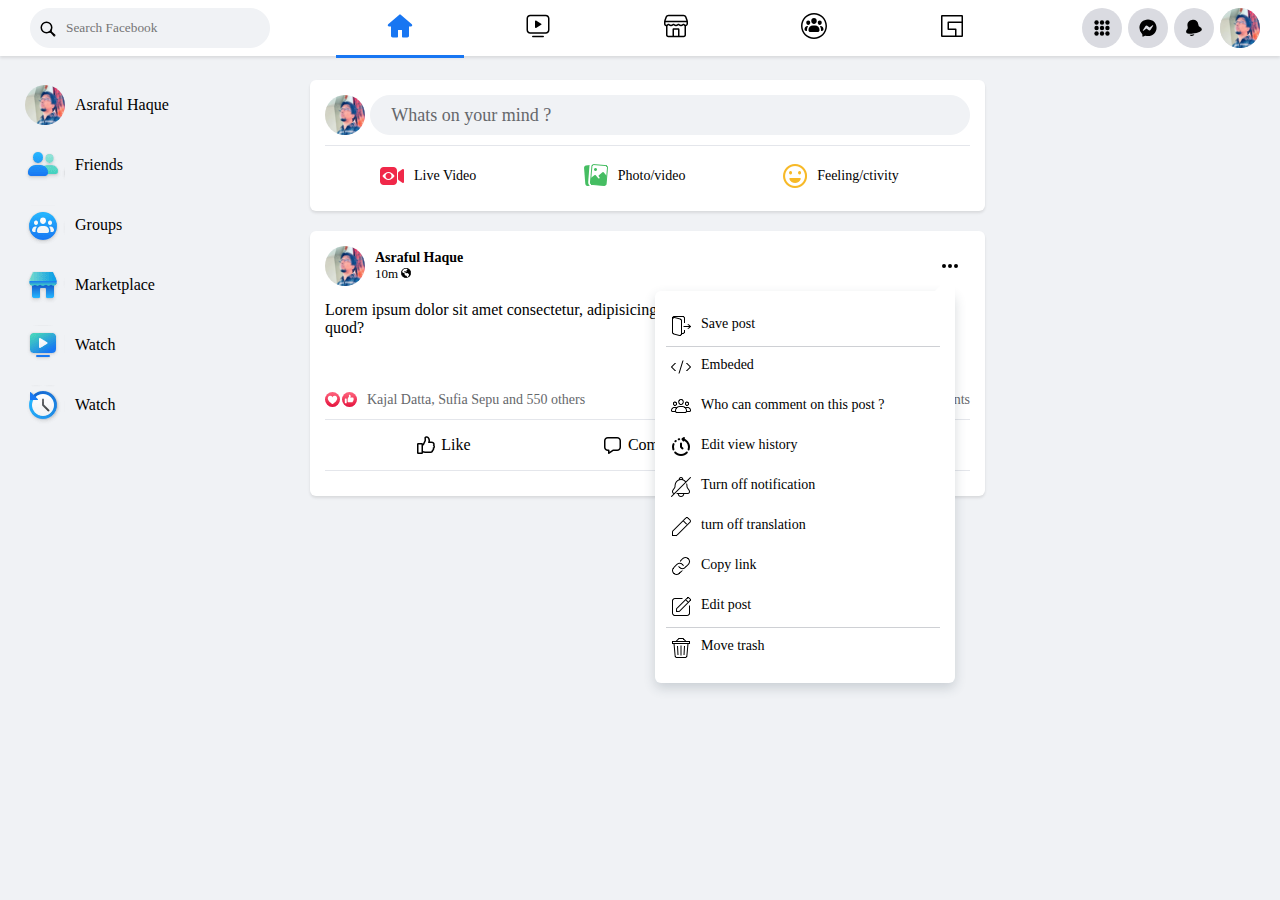
==== commit c2898553: "backend done" ====
--- a/home.html
+++ b/home.html
@@ -1,507 +1,568 @@
 <!DOCTYPE html>
 <html lang="en">
-<head>
-    <meta charset="UTF-8">
-    <meta http-equiv="X-UA-Compatible" content="IE=edge">
-    <meta name="viewport" content="width=device-width, initial-scale=1.0">
-    <link rel="shortcut icon" href="./assets/icons/favicon.ico" type="image/x-icon">
+  <head>
+    <meta charset="UTF-8" />
+    <meta http-equiv="X-UA-Compatible" content="IE=edge" />
+    <meta name="viewport" content="width=device-width, initial-scale=1.0" />
+    <link
+      rel="shortcut icon"
+      href="./assets/icons/favicon.ico"
+      type="image/x-icon"
+    />
     <title>Facebook – log in or sign up</title>
 
-    <link rel="stylesheet" href="./assets/css/style.css">
-
-</head>
-<body>
-    
-
-    
+    <link rel="stylesheet" href="./assets/css/style.css" />
+  </head>
+  <body>
     <!-- HOME HEADER  -->
     <div class="fb-home-header">
-        <div class="fb-home-search">
-            <a href="#"><img src="./assets/icons/favicon.ico" alt=""></a>
-            <div class="search-box">
-                <svg fill="currentColor" viewBox="0 0 16 16" width="1em" height="1em" class="x1lliihq x1k90msu x2h7rmj x1qfuztq xcza8v6 xlup9mm x1kky2od"><g fill-rule="evenodd" transform="translate(-448 -544)"><g fill-rule="nonzero"><path d="M10.743 2.257a6 6 0 1 1-8.485 8.486 6 6 0 0 1 8.485-8.486zm-1.06 1.06a4.5 4.5 0 1 0-6.365 6.364 4.5 4.5 0 0 0 6.364-6.363z" transform="translate(448 544)"/><path d="M10.39 8.75a2.94 2.94 0 0 0-.199.432c-.155.417-.23.849-.172 1.284.055.415.232.794.54 1.103a.75.75 0 0 0 1.112-1.004l-.051-.057a.39.39 0 0 1-.114-.24c-.021-.155.014-.356.09-.563.031-.081.06-.145.08-.182l.012-.022a.75.75 0 1 0-1.299-.752z" transform="translate(448 544)"/><path d="M9.557 11.659c.038-.018.09-.04.15-.064.207-.077.408-.112.562-.092.08.01.143.034.198.077l.041.036a.75.75 0 0 0 1.06-1.06 1.881 1.881 0 0 0-1.103-.54c-.435-.058-.867.018-1.284.175-.189.07-.336.143-.433.2a.75.75 0 0 0 .624 1.356l.066-.027.12-.061z" transform="translate(448 544)"/><path d="m13.463 15.142-.04-.044-3.574-4.192c-.599-.703.355-1.656 1.058-1.057l4.191 3.574.044.04c.058.059.122.137.182.24.249.425.249.96-.154 1.41l-.057.057c-.45.403-.986.403-1.411.154a1.182 1.182 0 0 1-.24-.182zm.617-.616.444-.444a.31.31 0 0 0-.063-.052c-.093-.055-.263-.055-.35.024l.208.232.207-.206.006.007-.22.257-.026-.024.033-.034.025.027-.257.22-.007-.007zm-.027-.415c-.078.088-.078.257-.023.35a.31.31 0 0 0 .051.063l.205-.204-.233-.209z" transform="translate(448 544)"/></g></g></svg>
-                <input type="search" placeholder="Search Facebook">
+      <div class="fb-home-search">
+        <a href="#"><img src="./assets/icons/favicon.ico" alt="" /></a>
+        <div class="search-box">
+          <svg
+            fill="currentColor"
+            viewBox="0 0 16 16"
+            width="1em"
+            height="1em"
+            class="x1lliihq x1k90msu x2h7rmj x1qfuztq xcza8v6 xlup9mm x1kky2od"
+          >
+            <g fill-rule="evenodd" transform="translate(-448 -544)">
+              <g fill-rule="nonzero">
+                <path
+                  d="M10.743 2.257a6 6 0 1 1-8.485 8.486 6 6 0 0 1 8.485-8.486zm-1.06 1.06a4.5 4.5 0 1 0-6.365 6.364 4.5 4.5 0 0 0 6.364-6.363z"
+                  transform="translate(448 544)"
+                />
+                <path
+                  d="M10.39 8.75a2.94 2.94 0 0 0-.199.432c-.155.417-.23.849-.172 1.284.055.415.232.794.54 1.103a.75.75 0 0 0 1.112-1.004l-.051-.057a.39.39 0 0 1-.114-.24c-.021-.155.014-.356.09-.563.031-.081.06-.145.08-.182l.012-.022a.75.75 0 1 0-1.299-.752z"
+                  transform="translate(448 544)"
+                />
+                <path
+                  d="M9.557 11.659c.038-.018.09-.04.15-.064.207-.077.408-.112.562-.092.08.01.143.034.198.077l.041.036a.75.75 0 0 0 1.06-1.06 1.881 1.881 0 0 0-1.103-.54c-.435-.058-.867.018-1.284.175-.189.07-.336.143-.433.2a.75.75 0 0 0 .624 1.356l.066-.027.12-.061z"
+                  transform="translate(448 544)"
+                />
+                <path
+                  d="m13.463 15.142-.04-.044-3.574-4.192c-.599-.703.355-1.656 1.058-1.057l4.191 3.574.044.04c.058.059.122.137.182.24.249.425.249.96-.154 1.41l-.057.057c-.45.403-.986.403-1.411.154a1.182 1.182 0 0 1-.24-.182zm.617-.616.444-.444a.31.31 0 0 0-.063-.052c-.093-.055-.263-.055-.35.024l.208.232.207-.206.006.007-.22.257-.026-.024.033-.034.025.027-.257.22-.007-.007zm-.027-.415c-.078.088-.078.257-.023.35a.31.31 0 0 0 .051.063l.205-.204-.233-.209z"
+                  transform="translate(448 544)"
+                />
+              </g>
+            </g>
+          </svg>
+          <input type="search" placeholder="Search Facebook" />
+        </div>
+      </div>
+      <div class="fb-home-menu">
+        <ul>
+          <li class="active">
+            <a href="#"
+              ><svg
+                viewBox="0 0 28 28"
+                class="x1lliihq x1k90msu x2h7rmj x1qfuztq x5e5rjt"
+                fill="currentColor"
+                height="28"
+                width="28"
+              >
+                <path
+                  d="M25.825 12.29C25.824 12.289 25.823 12.288 25.821 12.286L15.027 2.937C14.752 2.675 14.392 2.527 13.989 2.521 13.608 2.527 13.248 2.675 13.001 2.912L2.175 12.29C1.756 12.658 1.629 13.245 1.868 13.759 2.079 14.215 2.567 14.479 3.069 14.479L5 14.479 5 23.729C5 24.695 5.784 25.479 6.75 25.479L11 25.479C11.552 25.479 12 25.031 12 24.479L12 18.309C12 18.126 12.148 17.979 12.33 17.979L15.67 17.979C15.852 17.979 16 18.126 16 18.309L16 24.479C16 25.031 16.448 25.479 17 25.479L21.25 25.479C22.217 25.479 23 24.695 23 23.729L23 14.479 24.931 14.479C25.433 14.479 25.921 14.215 26.132 13.759 26.371 13.245 26.244 12.658 25.825 12.29"
+                /></svg
+            ></a>
+          </li>
+          <li>
+            <a href="#"
+              ><svg
+                viewBox="0 0 28 28"
+                class="x1lliihq x1k90msu x2h7rmj x1qfuztq xcza8v6"
+                fill="currentColor"
+                height="28"
+                width="28"
+              >
+                <path
+                  d="M8.75 25.25C8.336 25.25 8 24.914 8 24.5 8 24.086 8.336 23.75 8.75 23.75L19.25 23.75C19.664 23.75 20 24.086 20 24.5 20 24.914 19.664 25.25 19.25 25.25L8.75 25.25ZM17.163 12.846 12.055 15.923C11.591 16.202 11 15.869 11 15.327L11 9.172C11 8.631 11.591 8.297 12.055 8.576L17.163 11.654C17.612 11.924 17.612 12.575 17.163 12.846ZM21.75 20.25C22.992 20.25 24 19.242 24 18L24 6.5C24 5.258 22.992 4.25 21.75 4.25L6.25 4.25C5.008 4.25 4 5.258 4 6.5L4 18C4 19.242 5.008 20.25 6.25 20.25L21.75 20.25ZM21.75 21.75 6.25 21.75C4.179 21.75 2.5 20.071 2.5 18L2.5 6.5C2.5 4.429 4.179 2.75 6.25 2.75L21.75 2.75C23.821 2.75 25.5 4.429 25.5 6.5L25.5 18C25.5 20.071 23.821 21.75 21.75 21.75Z"
+                /></svg
+            ></a>
+          </li>
+          <li>
+            <a href="#"
+              ><svg
+                viewBox="0 0 28 28"
+                class="x1lliihq x1k90msu x2h7rmj x1qfuztq xcza8v6"
+                fill="currentColor"
+                height="28"
+                width="28"
+              >
+                <path
+                  d="M17.5 23.75 21.75 23.75C22.164 23.75 22.5 23.414 22.5 23L22.5 14 22.531 14C22.364 13.917 22.206 13.815 22.061 13.694L21.66 13.359C21.567 13.283 21.433 13.283 21.34 13.36L21.176 13.497C20.591 13.983 19.855 14.25 19.095 14.25L18.869 14.25C18.114 14.25 17.382 13.987 16.8 13.506L16.616 13.354C16.523 13.278 16.39 13.278 16.298 13.354L16.113 13.507C15.53 13.987 14.798 14.25 14.044 14.25L13.907 14.25C13.162 14.25 12.439 13.994 11.861 13.525L11.645 13.35C11.552 13.275 11.419 13.276 11.328 13.352L11.155 13.497C10.57 13.984 9.834 14.25 9.074 14.25L8.896 14.25C8.143 14.25 7.414 13.989 6.832 13.511L6.638 13.351C6.545 13.275 6.413 13.275 6.32 13.351L5.849 13.739C5.726 13.84 5.592 13.928 5.452 14L5.5 14 5.5 23C5.5 23.414 5.836 23.75 6.25 23.75L10.5 23.75 10.5 17.5C10.5 16.81 11.06 16.25 11.75 16.25L16.25 16.25C16.94 16.25 17.5 16.81 17.5 17.5L17.5 23.75ZM3.673 8.75 24.327 8.75C24.3 8.66 24.271 8.571 24.238 8.483L23.087 5.355C22.823 4.688 22.178 4.25 21.461 4.25L6.54 4.25C5.822 4.25 5.177 4.688 4.919 5.338L3.762 8.483C3.729 8.571 3.7 8.66 3.673 8.75ZM24.5 10.25 3.5 10.25 3.5 12C3.5 12.414 3.836 12.75 4.25 12.75L4.421 12.75C4.595 12.75 4.763 12.69 4.897 12.58L5.368 12.193C6.013 11.662 6.945 11.662 7.59 12.193L7.784 12.352C8.097 12.609 8.49 12.75 8.896 12.75L9.074 12.75C9.483 12.75 9.88 12.607 10.194 12.345L10.368 12.2C11.01 11.665 11.941 11.659 12.589 12.185L12.805 12.359C13.117 12.612 13.506 12.75 13.907 12.75L14.044 12.75C14.45 12.75 14.844 12.608 15.158 12.35L15.343 12.197C15.989 11.663 16.924 11.663 17.571 12.197L17.755 12.35C18.068 12.608 18.462 12.75 18.869 12.75L19.095 12.75C19.504 12.75 19.901 12.606 20.216 12.344L20.38 12.208C21.028 11.666 21.972 11.666 22.62 12.207L23.022 12.542C23.183 12.676 23.387 12.75 23.598 12.75 24.097 12.75 24.5 12.347 24.5 11.85L24.5 10.25ZM24 14.217 24 23C24 24.243 22.993 25.25 21.75 25.25L6.25 25.25C5.007 25.25 4 24.243 4 23L4 14.236C2.875 14.112 2 13.158 2 12L2 9.951C2 9.272 2.12 8.6 2.354 7.964L3.518 4.802C4.01 3.563 5.207 2.75 6.54 2.75L21.461 2.75C22.793 2.75 23.99 3.563 24.488 4.819L25.646 7.964C25.88 8.6 26 9.272 26 9.951L26 11.85C26 13.039 25.135 14.026 24 14.217ZM16 23.75 16 17.75 12 17.75 12 23.75 16 23.75Z"
+                /></svg
+            ></a>
+          </li>
+          <li>
+            <a href="#"
+              ><svg
+                viewBox="0 0 28 28"
+                class="x1lliihq x1k90msu x2h7rmj x1qfuztq xcza8v6"
+                fill="currentColor"
+                height="28"
+                width="28"
+              >
+                <path
+                  d="M25.5 14C25.5 7.649 20.351 2.5 14 2.5 7.649 2.5 2.5 7.649 2.5 14 2.5 20.351 7.649 25.5 14 25.5 20.351 25.5 25.5 20.351 25.5 14ZM27 14C27 21.18 21.18 27 14 27 6.82 27 1 21.18 1 14 1 6.82 6.82 1 14 1 21.18 1 27 6.82 27 14ZM7.479 14 7.631 14C7.933 14 8.102 14.338 7.934 14.591 7.334 15.491 6.983 16.568 6.983 17.724L6.983 18.221C6.983 18.342 6.99 18.461 7.004 18.578 7.03 18.802 6.862 19 6.637 19L6.123 19C5.228 19 4.5 18.25 4.5 17.327 4.5 15.492 5.727 14 7.479 14ZM20.521 14C22.274 14 23.5 15.492 23.5 17.327 23.5 18.25 22.772 19 21.878 19L21.364 19C21.139 19 20.97 18.802 20.997 18.578 21.01 18.461 21.017 18.342 21.017 18.221L21.017 17.724C21.017 16.568 20.667 15.491 20.067 14.591 19.899 14.338 20.067 14 20.369 14L20.521 14ZM8.25 13C7.147 13 6.25 11.991 6.25 10.75 6.25 9.384 7.035 8.5 8.25 8.5 9.465 8.5 10.25 9.384 10.25 10.75 10.25 11.991 9.353 13 8.25 13ZM19.75 13C18.647 13 17.75 11.991 17.75 10.75 17.75 9.384 18.535 8.5 19.75 8.5 20.965 8.5 21.75 9.384 21.75 10.75 21.75 11.991 20.853 13 19.75 13ZM15.172 13.5C17.558 13.5 19.5 15.395 19.5 17.724L19.5 18.221C19.5 19.202 18.683 20 17.677 20L10.323 20C9.317 20 8.5 19.202 8.5 18.221L8.5 17.724C8.5 15.395 10.441 13.5 12.828 13.5L15.172 13.5ZM16.75 9C16.75 10.655 15.517 12 14 12 12.484 12 11.25 10.655 11.25 9 11.25 7.15 12.304 6 14 6 15.697 6 16.75 7.15 16.75 9Z"
+                /></svg
+            ></a>
+          </li>
+          <li>
+            <a href="#"
+              ><svg
+                viewBox="0 0 28 28"
+                class="x1lliihq x1k90msu x2h7rmj x1qfuztq xcza8v6"
+                fill="currentColor"
+                height="28"
+                width="28"
+              >
+                <path
+                  d="M23.5 9.5H10.25a.75.75 0 00-.75.75v7c0 .414.336.75.75.75H17v5.5H4.5v-19h19v5zm0 14h-5v-6.25a.75.75 0 00-.75-.75H11V11h12.5v12.5zm1.5.25V4.25C25 3.561 24.439 3 23.75 3H4.25C3.561 3 3 3.561 3 4.25v19.5c0 .689.561 1.25 1.25 1.25h19.5c.689 0 1.25-.561 1.25-1.25z"
+                /></svg
+            ></a>
+          </li>
+        </ul>
+      </div>
+      <div class="fb-home-user">
+        <div class="fb-user-item">
+          <a href="#"
+            ><svg
+              fill="currentColor"
+              viewBox="0 0 44 44"
+              width="1em"
+              height="1em"
+              class="x1lliihq x1k90msu x2h7rmj x1qfuztq x198g3q0 x1qx5ct2 xw4jnvo"
+            >
+              <circle cx="7" cy="7" r="6" />
+              <circle cx="22" cy="7" r="6" />
+              <circle cx="37" cy="7" r="6" />
+              <circle cx="7" cy="22" r="6" />
+              <circle cx="22" cy="22" r="6" />
+              <circle cx="37" cy="22" r="6" />
+              <circle cx="7" cy="37" r="6" />
+              <circle cx="22" cy="37" r="6" />
+              <circle cx="37" cy="37" r="6" /></svg
+          ></a>
+        </div>
+        <div class="fb-user-item">
+          <a href="#"
+            ><svg
+              viewBox="0 0 28 28"
+              alt=""
+              class="x1lliihq x1k90msu x2h7rmj x1qfuztq x198g3q0"
+              fill="currentColor"
+              height="20"
+              width="20"
+            >
+              <path
+                d="M14 2.042c6.76 0 12 4.952 12 11.64S20.76 25.322 14 25.322a13.091 13.091 0 0 1-3.474-.461.956 .956 0 0 0-.641.047L7.5 25.959a.961.961 0 0 1-1.348-.849l-.065-2.134a.957.957 0 0 0-.322-.684A11.389 11.389 0 0 1 2 13.682C2 6.994 7.24 2.042 14 2.042ZM6.794 17.086a.57.57 0 0 0 .827.758l3.786-2.874a.722.722 0 0 1 .868 0l2.8 2.1a1.8 1.8 0 0 0 2.6-.481l3.525-5.592a.57.57 0 0 0-.827-.758l-3.786 2.874a.722.722 0 0 1-.868 0l-2.8-2.1a1.8 1.8 0 0 0-2.6.481Z"
+              /></svg
+          ></a>
+        </div>
+        <div class="fb-user-item">
+          <a href="#"
+            ><svg
+              viewBox="0 0 28 28"
+              alt=""
+              class="x1lliihq x1k90msu x2h7rmj x1qfuztq x198g3q0"
+              fill="currentColor"
+              height="20"
+              width="20"
+            >
+              <path
+                d="M7.847 23.488C9.207 23.488 11.443 23.363 14.467 22.806 13.944 24.228 12.581 25.247 10.98 25.247 9.649 25.247 8.483 24.542 7.825 23.488L7.847 23.488ZM24.923 15.73C25.17 17.002 24.278 18.127 22.27 19.076 21.17 19.595 18.724 20.583 14.684 21.369 11.568 21.974 9.285 22.113 7.848 22.113 7.421 22.113 7.068 22.101 6.79 22.085 4.574 21.958 3.324 21.248 3.077 19.976 2.702 18.049 3.295 17.305 4.278 16.073L4.537 15.748C5.2 14.907 5.459 14.081 5.035 11.902 4.086 7.022 6.284 3.687 11.064 2.753 15.846 1.83 19.134 4.096 20.083 8.977 20.506 11.156 21.056 11.824 21.986 12.355L21.986 12.356 22.348 12.561C23.72 13.335 24.548 13.802 24.923 15.73Z"
+              /></svg
+          ></a>
+        </div>
+        <div class="fb-user-item">
+          <img src="./assets/images/user.png" alt="" />
+        </div>
+      </div>
+    </div>
+
+    <!-- FB HOME BODY  -->
+    <div class="fb-home-body">
+      <div class="fb-home-body-sidebar">
+        <ul>
+          <li>
+            <a href="#">
+              <div class="body-icon">
+                <img src="./assets/images/user.png" alt="" />
+              </div>
+              <span>Asraful Haque</span>
+            </a>
+          </li>
+
+          <li>
+            <a href="#">
+              <div class="body-icon"></div>
+              <span>Friends</span>
+            </a>
+          </li>
+
+          <li>
+            <a href="#">
+              <div class="body-icon"></div>
+              <span>Groups</span>
+            </a>
+          </li>
+
+          <li>
+            <a href="#">
+              <div class="body-icon"></div>
+              <span>Marketplace</span>
+            </a>
+          </li>
+
+          <li>
+            <a href="#">
+              <div class="body-icon"></div>
+              <span>Watch</span>
+            </a>
+          </li>
+
+          <li>
+            <a href="#">
+              <div class="body-icon"></div>
+              <span>Watch</span>
+            </a>
+          </li>
+        </ul>
+      </div>
+
+      <div class="fb-home-timeline-area">
+        <div class="fb-home-timeline">
+          <!-- Create Post Box  -->
+          <div class="create-post">
+            <div class="create-post-header">
+              <img src="./assets/images/user.png" alt="" />
+              <button>Whats on your mind ?</button>
             </div>
-        </div>
-        <div class="fb-home-menu">
-            <ul>
-                <li class="active">
-                    <a href="#"><svg viewBox="0 0 28 28" class="x1lliihq x1k90msu x2h7rmj x1qfuztq x5e5rjt" fill="currentColor" height="28" width="28"><path d="M25.825 12.29C25.824 12.289 25.823 12.288 25.821 12.286L15.027 2.937C14.752 2.675 14.392 2.527 13.989 2.521 13.608 2.527 13.248 2.675 13.001 2.912L2.175 12.29C1.756 12.658 1.629 13.245 1.868 13.759 2.079 14.215 2.567 14.479 3.069 14.479L5 14.479 5 23.729C5 24.695 5.784 25.479 6.75 25.479L11 25.479C11.552 25.479 12 25.031 12 24.479L12 18.309C12 18.126 12.148 17.979 12.33 17.979L15.67 17.979C15.852 17.979 16 18.126 16 18.309L16 24.479C16 25.031 16.448 25.479 17 25.479L21.25 25.479C22.217 25.479 23 24.695 23 23.729L23 14.479 24.931 14.479C25.433 14.479 25.921 14.215 26.132 13.759 26.371 13.245 26.244 12.658 25.825 12.29"/></svg></a>
+            <div class="divider-0"></div>
+            <div class="create-post-footer">
+              <ul>
+                <li>
+                  <div class="post-icon"></div>
+                  <span>Live Video</span>
                 </li>
                 <li>
-                    <a href="#"><svg viewBox="0 0 28 28" class="x1lliihq x1k90msu x2h7rmj x1qfuztq xcza8v6" fill="currentColor" height="28" width="28"><path d="M8.75 25.25C8.336 25.25 8 24.914 8 24.5 8 24.086 8.336 23.75 8.75 23.75L19.25 23.75C19.664 23.75 20 24.086 20 24.5 20 24.914 19.664 25.25 19.25 25.25L8.75 25.25ZM17.163 12.846 12.055 15.923C11.591 16.202 11 15.869 11 15.327L11 9.172C11 8.631 11.591 8.297 12.055 8.576L17.163 11.654C17.612 11.924 17.612 12.575 17.163 12.846ZM21.75 20.25C22.992 20.25 24 19.242 24 18L24 6.5C24 5.258 22.992 4.25 21.75 4.25L6.25 4.25C5.008 4.25 4 5.258 4 6.5L4 18C4 19.242 5.008 20.25 6.25 20.25L21.75 20.25ZM21.75 21.75 6.25 21.75C4.179 21.75 2.5 20.071 2.5 18L2.5 6.5C2.5 4.429 4.179 2.75 6.25 2.75L21.75 2.75C23.821 2.75 25.5 4.429 25.5 6.5L25.5 18C25.5 20.071 23.821 21.75 21.75 21.75Z"/></svg></a>
+                  <div class="post-icon"></div>
+                  Photo/video
                 </li>
                 <li>
-                    <a href="#"><svg viewBox="0 0 28 28" class="x1lliihq x1k90msu x2h7rmj x1qfuztq xcza8v6" fill="currentColor" height="28" width="28"><path d="M17.5 23.75 21.75 23.75C22.164 23.75 22.5 23.414 22.5 23L22.5 14 22.531 14C22.364 13.917 22.206 13.815 22.061 13.694L21.66 13.359C21.567 13.283 21.433 13.283 21.34 13.36L21.176 13.497C20.591 13.983 19.855 14.25 19.095 14.25L18.869 14.25C18.114 14.25 17.382 13.987 16.8 13.506L16.616 13.354C16.523 13.278 16.39 13.278 16.298 13.354L16.113 13.507C15.53 13.987 14.798 14.25 14.044 14.25L13.907 14.25C13.162 14.25 12.439 13.994 11.861 13.525L11.645 13.35C11.552 13.275 11.419 13.276 11.328 13.352L11.155 13.497C10.57 13.984 9.834 14.25 9.074 14.25L8.896 14.25C8.143 14.25 7.414 13.989 6.832 13.511L6.638 13.351C6.545 13.275 6.413 13.275 6.32 13.351L5.849 13.739C5.726 13.84 5.592 13.928 5.452 14L5.5 14 5.5 23C5.5 23.414 5.836 23.75 6.25 23.75L10.5 23.75 10.5 17.5C10.5 16.81 11.06 16.25 11.75 16.25L16.25 16.25C16.94 16.25 17.5 16.81 17.5 17.5L17.5 23.75ZM3.673 8.75 24.327 8.75C24.3 8.66 24.271 8.571 24.238 8.483L23.087 5.355C22.823 4.688 22.178 4.25 21.461 4.25L6.54 4.25C5.822 4.25 5.177 4.688 4.919 5.338L3.762 8.483C3.729 8.571 3.7 8.66 3.673 8.75ZM24.5 10.25 3.5 10.25 3.5 12C3.5 12.414 3.836 12.75 4.25 12.75L4.421 12.75C4.595 12.75 4.763 12.69 4.897 12.58L5.368 12.193C6.013 11.662 6.945 11.662 7.59 12.193L7.784 12.352C8.097 12.609 8.49 12.75 8.896 12.75L9.074 12.75C9.483 12.75 9.88 12.607 10.194 12.345L10.368 12.2C11.01 11.665 11.941 11.659 12.589 12.185L12.805 12.359C13.117 12.612 13.506 12.75 13.907 12.75L14.044 12.75C14.45 12.75 14.844 12.608 15.158 12.35L15.343 12.197C15.989 11.663 16.924 11.663 17.571 12.197L17.755 12.35C18.068 12.608 18.462 12.75 18.869 12.75L19.095 12.75C19.504 12.75 19.901 12.606 20.216 12.344L20.38 12.208C21.028 11.666 21.972 11.666 22.62 12.207L23.022 12.542C23.183 12.676 23.387 12.75 23.598 12.75 24.097 12.75 24.5 12.347 24.5 11.85L24.5 10.25ZM24 14.217 24 23C24 24.243 22.993 25.25 21.75 25.25L6.25 25.25C5.007 25.25 4 24.243 4 23L4 14.236C2.875 14.112 2 13.158 2 12L2 9.951C2 9.272 2.12 8.6 2.354 7.964L3.518 4.802C4.01 3.563 5.207 2.75 6.54 2.75L21.461 2.75C22.793 2.75 23.99 3.563 24.488 4.819L25.646 7.964C25.88 8.6 26 9.272 26 9.951L26 11.85C26 13.039 25.135 14.026 24 14.217ZM16 23.75 16 17.75 12 17.75 12 23.75 16 23.75Z"/></svg></a>
+                  <div class="post-icon"></div>
+                  Feeling/ctivity
                 </li>
-                <li>
-                    <a href="#"><svg viewBox="0 0 28 28" class="x1lliihq x1k90msu x2h7rmj x1qfuztq xcza8v6" fill="currentColor" height="28" width="28"><path d="M25.5 14C25.5 7.649 20.351 2.5 14 2.5 7.649 2.5 2.5 7.649 2.5 14 2.5 20.351 7.649 25.5 14 25.5 20.351 25.5 25.5 20.351 25.5 14ZM27 14C27 21.18 21.18 27 14 27 6.82 27 1 21.18 1 14 1 6.82 6.82 1 14 1 21.18 1 27 6.82 27 14ZM7.479 14 7.631 14C7.933 14 8.102 14.338 7.934 14.591 7.334 15.491 6.983 16.568 6.983 17.724L6.983 18.221C6.983 18.342 6.99 18.461 7.004 18.578 7.03 18.802 6.862 19 6.637 19L6.123 19C5.228 19 4.5 18.25 4.5 17.327 4.5 15.492 5.727 14 7.479 14ZM20.521 14C22.274 14 23.5 15.492 23.5 17.327 23.5 18.25 22.772 19 21.878 19L21.364 19C21.139 19 20.97 18.802 20.997 18.578 21.01 18.461 21.017 18.342 21.017 18.221L21.017 17.724C21.017 16.568 20.667 15.491 20.067 14.591 19.899 14.338 20.067 14 20.369 14L20.521 14ZM8.25 13C7.147 13 6.25 11.991 6.25 10.75 6.25 9.384 7.035 8.5 8.25 8.5 9.465 8.5 10.25 9.384 10.25 10.75 10.25 11.991 9.353 13 8.25 13ZM19.75 13C18.647 13 17.75 11.991 17.75 10.75 17.75 9.384 18.535 8.5 19.75 8.5 20.965 8.5 21.75 9.384 21.75 10.75 21.75 11.991 20.853 13 19.75 13ZM15.172 13.5C17.558 13.5 19.5 15.395 19.5 17.724L19.5 18.221C19.5 19.202 18.683 20 17.677 20L10.323 20C9.317 20 8.5 19.202 8.5 18.221L8.5 17.724C8.5 15.395 10.441 13.5 12.828 13.5L15.172 13.5ZM16.75 9C16.75 10.655 15.517 12 14 12 12.484 12 11.25 10.655 11.25 9 11.25 7.15 12.304 6 14 6 15.697 6 16.75 7.15 16.75 9Z"/></svg></a>
-                </li>
-                <li>
-                    <a href="#"><svg viewBox="0 0 28 28" class="x1lliihq x1k90msu x2h7rmj x1qfuztq xcza8v6" fill="currentColor" height="28" width="28"><path d="M23.5 9.5H10.25a.75.75 0 00-.75.75v7c0 .414.336.75.75.75H17v5.5H4.5v-19h19v5zm0 14h-5v-6.25a.75.75 0 00-.75-.75H11V11h12.5v12.5zm1.5.25V4.25C25 3.561 24.439 3 23.75 3H4.25C3.561 3 3 3.561 3 4.25v19.5c0 .689.561 1.25 1.25 1.25h19.5c.689 0 1.25-.561 1.25-1.25z"/></svg></a>
-                </li>
-            </ul>
+              </ul>
+            </div>
+          </div>
+
+          <!-- User Post  -->
+          <div class="user-post">
+            <div class="user-post-header">
+              <div class="post-info">
+                <img src="./assets/images/user.png" alt="" />
+                <div class="user-details">
+                  <a class="author" href="#">Asraful Haque</a>
+                  <span
+                    >10m
+                    <svg
+                      fill="currentColor"
+                      viewBox="0 0 16 16"
+                      width="1em"
+                      height="1em"
+                      class="x1lliihq x1k90msu x2h7rmj x1qfuztq xcza8v6 x1kpxq89 xsmyaan"
+                      title="Shared with Public"
+                    >
+                      <title>Shared with Public</title>
+                      <g fill-rule="evenodd" transform="translate(-448 -544)">
+                        <g>
+                          <path
+                            d="M109.5 408.5c0 3.23-2.04 5.983-4.903 7.036l.07-.036c1.167-1 1.814-2.967 2-3.834.214-1 .303-1.3-.5-1.96-.31-.253-.677-.196-1.04-.476-.246-.19-.356-.59-.606-.73-.594-.337-1.107.11-1.954.223a2.666 2.666 0 0 1-1.15-.123c-.007 0-.007 0-.013-.004l-.083-.03c-.164-.082-.077-.206.006-.36h-.006c.086-.17.086-.376-.05-.529-.19-.214-.54-.214-.804-.224-.106-.003-.21 0-.313.004l-.003-.004c-.04 0-.084.004-.124.004h-.037c-.323.007-.666-.034-.893-.314-.263-.353-.29-.733.097-1.09.28-.26.863-.8 1.807-.22.603.37 1.166.667 1.666.5.33-.11.48-.303.094-.87a1.128 1.128 0 0 1-.214-.73c.067-.776.687-.84 1.164-1.2.466-.356.68-.943.546-1.457-.106-.413-.51-.873-1.28-1.01a7.49 7.49 0 0 1 6.524 7.434"
+                            transform="translate(354 143.5)"
+                          ></path>
+                          <path
+                            d="M104.107 415.696A7.498 7.498 0 0 1 94.5 408.5a7.48 7.48 0 0 1 3.407-6.283 5.474 5.474 0 0 0-1.653 2.334c-.753 2.217-.217 4.075 2.29 4.075.833 0 1.4.561 1.333 2.375-.013.403.52 1.78 2.45 1.89.7.04 1.184 1.053 1.33 1.74.06.29.127.65.257.97a.174.174 0 0 0 .193.096"
+                            transform="translate(354 143.5)"
+                          ></path>
+                          <path
+                            fill-rule="nonzero"
+                            d="M110 408.5a8 8 0 1 1-16 0 8 8 0 0 1 16 0zm-1 0a7 7 0 1 0-14 0 7 7 0 0 0 14 0z"
+                            transform="translate(354 143.5)"
+                          ></path>
+                        </g>
+                      </g></svg
+                  ></span>
+                </div>
+              </div>
+              <div class="post-menu">
+                <div class="post-dropdown-menu">
+                  <ul>
+                    <li>
+                      <a href="#">
+                        <div class="menu-icon"></div>
+                        <span>Save post</span>
+                      </a>
+                    </li>
+                    <li class="divid"></li>
+                    <li>
+                      <a href="#">
+                        <div class="menu-icon"></div>
+                        <span>Embeded</span>
+                      </a>
+                    </li>
+                    <li>
+                      <a href="#">
+                        <div class="menu-icon"></div>
+                        <span>Who can comment on this post ?</span>
+                      </a>
+                    </li>
+                    <li>
+                      <a href="#">
+                        <div class="menu-icon"></div>
+                        <span>Edit view history</span>
+                      </a>
+                    </li>
+                    <li>
+                      <a href="#">
+                        <div class="menu-icon"></div>
+                        <span>Turn off notification</span>
+                      </a>
+                    </li>
+                    <li>
+                      <a href="#">
+                        <div class="menu-icon"></div>
+                        <span>turn off translation</span>
+                      </a>
+                    </li>
+                    <li>
+                      <a href="#">
+                        <div class="menu-icon"></div>
+                        <span>Copy link</span>
+                      </a>
+                    </li>
+                    <li>
+                      <a href="#">
+                        <div class="menu-icon"></div>
+                        <span>Edit post</span>
+                      </a>
+                    </li>
+                    <li class="divid"></li>
+                    <li>
+                      <a href="#">
+                        <div class="menu-icon"></div>
+                        <span>Move trash</span>
+                      </a>
+                    </li>
+                  </ul>
+                </div>
+                <button>
+                  <svg
+                    fill="currentColor"
+                    viewBox="0 0 20 20"
+                    width="1em"
+                    height="1em"
+                    class="x1lliihq x1k90msu x2h7rmj x1qfuztq xcza8v6 x1qx5ct2 xw4jnvo"
+                  >
+                    <g fill-rule="evenodd" transform="translate(-446 -350)">
+                      <path
+                        d="M458 360a2 2 0 1 1-4 0 2 2 0 0 1 4 0m6 0a2 2 0 1 1-4 0 2 2 0 0 1 4 0m-12 0a2 2 0 1 1-4 0 2 2 0 0 1 4 0"
+                      ></path>
+                    </g>
+                  </svg>
+                </button>
+              </div>
+            </div>
+            <div class="post-body">
+              <div class="post-content">
+                <p>
+                  Lorem ipsum dolor sit amet consectetur, adipisicing elit.
+                  Impedit optio necessitatibus id nemo iste quod?
+                </p>
+              </div>
+            </div>
+            <div class="post-media">
+              <img
+                src="https://embedsocial.com/wp-content/uploads/2020/10/add-links-instagram-posts.jpg"
+                alt=""
+              />
+            </div>
+            <div class="post-comments">
+              <div class="comments-header">
+                <div class="reaction">
+                  <div class="reaction-icon">
+                    <ul>
+                      <li>
+                        <a href="#">
+                          <svg
+                            xmlns="http://www.w3.org/2000/svg"
+                            xmlns:xlink="http://www.w3.org/1999/xlink"
+                            viewBox="0 0 16 16"
+                          >
+                            <defs>
+                              <linearGradient
+                                id="a"
+                                x1="50%"
+                                x2="50%"
+                                y1="0%"
+                                y2="100%"
+                              >
+                                <stop offset="0%" stop-color="#FF6680" />
+                                <stop offset="100%" stop-color="#E61739" />
+                              </linearGradient>
+                              <filter
+                                id="c"
+                                width="118.8%"
+                                height="118.8%"
+                                x="-9.4%"
+                                y="-9.4%"
+                                filterUnits="objectBoundingBox"
+                              >
+                                <feGaussianBlur
+                                  in="SourceAlpha"
+                                  result="shadowBlurInner1"
+                                  stdDeviation="1"
+                                />
+                                <feOffset
+                                  dy="-1"
+                                  in="shadowBlurInner1"
+                                  result="shadowOffsetInner1"
+                                />
+                                <feComposite
+                                  in="shadowOffsetInner1"
+                                  in2="SourceAlpha"
+                                  k2="-1"
+                                  k3="1"
+                                  operator="arithmetic"
+                                  result="shadowInnerInner1"
+                                />
+                                <feColorMatrix
+                                  in="shadowInnerInner1"
+                                  values="0 0 0 0 0.710144928 0 0 0 0 0 0 0 0 0 0.117780134 0 0 0 0.349786932 0"
+                                />
+                              </filter>
+                              <path id="b" d="M8 0a8 8 0 100 16A8 8 0 008 0z" />
+                            </defs>
+                            <g fill="none">
+                              <use fill="url(#a)" xlink:href="#b" />
+                              <use
+                                fill="black"
+                                filter="url(#c)"
+                                xlink:href="#b"
+                              />
+                              <path
+                                fill="white"
+                                d="M10.473 4C8.275 4 8 5.824 8 5.824S7.726 4 5.528 4c-2.114 0-2.73 2.222-2.472 3.41C3.736 10.55 8 12.75 8 12.75s4.265-2.2 4.945-5.34c.257-1.188-.36-3.41-2.472-3.41"
+                              />
+                            </g>
+                          </svg>
+                        </a>
+                      </li>
+                      <li>
+                        <a href="#">
+                          <svg
+                            xmlns="http://www.w3.org/2000/svg"
+                            xmlns:xlink="http://www.w3.org/1999/xlink"
+                            viewBox="0 0 16 16"
+                          >
+                            <defs>
+                              <linearGradient
+                                id="a"
+                                x1="50%"
+                                x2="50%"
+                                y1="0%"
+                                y2="100%"
+                              >
+                                <stop offset="0%" stop-color="#18AFFF" />
+                                <stop offset="100%" stop-color="#0062DF" />
+                              </linearGradient>
+                              <filter
+                                id="c"
+                                width="118.8%"
+                                height="118.8%"
+                                x="-9.4%"
+                                y="-9.4%"
+                                filterUnits="objectBoundingBox"
+                              >
+                                <feGaussianBlur
+                                  in="SourceAlpha"
+                                  result="shadowBlurInner1"
+                                  stdDeviation="1"
+                                />
+                                <feOffset
+                                  dy="-1"
+                                  in="shadowBlurInner1"
+                                  result="shadowOffsetInner1"
+                                />
+                                <feComposite
+                                  in="shadowOffsetInner1"
+                                  in2="SourceAlpha"
+                                  k2="-1"
+                                  k3="1"
+                                  operator="arithmetic"
+                                  result="shadowInnerInner1"
+                                />
+                                <feColorMatrix
+                                  in="shadowInnerInner1"
+                                  values="0 0 0 0 0 0 0 0 0 0.299356041 0 0 0 0 0.681187726 0 0 0 0.3495684 0"
+                                />
+                              </filter>
+                              <path
+                                id="b"
+                                d="M8 0a8 8 0 00-8 8 8 8 0 1016 0 8 8 0 00-8-8z"
+                              />
+                            </defs>
+                            <g fill="none">
+                              <use fill="url(#a)" xlink:href="#b" />
+                              <use
+                                fill="black"
+                                filter="url(#c)"
+                                xlink:href="#b"
+                              />
+                              <path
+                                fill="white"
+                                d="M12.162 7.338c.176.123.338.245.338.674 0 .43-.229.604-.474.725a.73.73 0 01.089.546c-.077.344-.392.611-.672.69.121.194.159.385.015.62-.185.295-.346.407-1.058.407H7.5c-.988 0-1.5-.546-1.5-1V7.665c0-1.23 1.467-2.275 1.467-3.13L7.361 3.47c-.005-.065.008-.224.058-.27.08-.079.301-.2.635-.2.218 0 .363.041.534.123.581.277.732.978.732 1.542 0 .271-.414 1.083-.47 1.364 0 0 .867-.192 1.879-.199 1.061-.006 1.749.19 1.749.842 0 .261-.219.523-.316.666zM3.6 7h.8a.6.6 0 01.6.6v3.8a.6.6 0 01-.6.6h-.8a.6.6 0 01-.6-.6V7.6a.6.6 0 01.6-.6z"
+                              />
+                            </g>
+                          </svg>
+                        </a>
+                      </li>
+                    </ul>
+                  </div>
+                  <a href="#">Kajal Datta, Sufia Sepu and 550 others</a>
+                </div>
+                <div class="counts">
+                  <a href="#">95 Comments</a>
+                </div>
+              </div>
+              <div class="divider-0"></div>
+              <div class="comments-menu">
+                <ul>
+                  <li>
+                    <span class="comment-icon"></span>
+                    <span>Like</span>
+                  </li>
+
+                  <li>
+                    <span class="comment-icon"></span>
+                    <span>Comment</span>
+                  </li>
+
+                  <li>
+                    <span class="comment-icon"></span>
+                    <span>Share</span>
+                  </li>
+                </ul>
+              </div>
+              <div class="divider-0"></div>
+              <div class="comments-area"></div>
+            </div>
+          </div>
         </div>
-        <div class="fb-home-user">
-            <div class="fb-user-item">
-                <a href="#"><svg fill="currentColor" viewBox="0 0 44 44" width="1em" height="1em" class="x1lliihq x1k90msu x2h7rmj x1qfuztq x198g3q0 x1qx5ct2 xw4jnvo"><circle cx="7" cy="7" r="6"/><circle cx="22" cy="7" r="6"/><circle cx="37" cy="7" r="6"/><circle cx="7" cy="22" r="6"/><circle cx="22" cy="22" r="6"/><circle cx="37" cy="22" r="6"/><circle cx="7" cy="37" r="6"/><circle cx="22" cy="37" r="6"/><circle cx="37" cy="37" r="6"/></svg></a>
-            </div>
-            <div class="fb-user-item">
-                <a href="#"><svg viewBox="0 0 28 28" alt="" class="x1lliihq x1k90msu x2h7rmj x1qfuztq x198g3q0" fill="currentColor" height="20" width="20"><path d="M14 2.042c6.76 0 12 4.952 12 11.64S20.76 25.322 14 25.322a13.091 13.091 0 0 1-3.474-.461.956 .956 0 0 0-.641.047L7.5 25.959a.961.961 0 0 1-1.348-.849l-.065-2.134a.957.957 0 0 0-.322-.684A11.389 11.389 0 0 1 2 13.682C2 6.994 7.24 2.042 14 2.042ZM6.794 17.086a.57.57 0 0 0 .827.758l3.786-2.874a.722.722 0 0 1 .868 0l2.8 2.1a1.8 1.8 0 0 0 2.6-.481l3.525-5.592a.57.57 0 0 0-.827-.758l-3.786 2.874a.722.722 0 0 1-.868 0l-2.8-2.1a1.8 1.8 0 0 0-2.6.481Z"/></svg></a>
-            </div>
-            <div class="fb-user-item">
-                <a href="#"><svg viewBox="0 0 28 28" alt="" class="x1lliihq x1k90msu x2h7rmj x1qfuztq x198g3q0" fill="currentColor" height="20" width="20"><path d="M7.847 23.488C9.207 23.488 11.443 23.363 14.467 22.806 13.944 24.228 12.581 25.247 10.98 25.247 9.649 25.247 8.483 24.542 7.825 23.488L7.847 23.488ZM24.923 15.73C25.17 17.002 24.278 18.127 22.27 19.076 21.17 19.595 18.724 20.583 14.684 21.369 11.568 21.974 9.285 22.113 7.848 22.113 7.421 22.113 7.068 22.101 6.79 22.085 4.574 21.958 3.324 21.248 3.077 19.976 2.702 18.049 3.295 17.305 4.278 16.073L4.537 15.748C5.2 14.907 5.459 14.081 5.035 11.902 4.086 7.022 6.284 3.687 11.064 2.753 15.846 1.83 19.134 4.096 20.083 8.977 20.506 11.156 21.056 11.824 21.986 12.355L21.986 12.356 22.348 12.561C23.72 13.335 24.548 13.802 24.923 15.73Z"/></svg></a>
-            </div>
-            <div class="fb-user-item">
-                <img src="./assets/images/user.png" alt="">
-            </div>
-        </div>
+      </div>
     </div>
 
-    <!-- FB HOME BODY  -->
-    <div class="fb-home-body">
-
-        <div class="fb-home-body-sidebar">
-            <ul>
-                <li>
-                    <a href="#">
-                        <div class="body-icon">
-                            <img src="./assets/images/user.png" alt="">
-                        </div>
-                        <span>Asraful Haque</span>
-                    </a>
-                </li>
-
-                <li>
-                    <a href="#">
-                        <div class="body-icon">
-                            
-                        </div>
-                        <span>Friends</span>
-                    </a>
-                </li>
-
-                <li>
-                    <a href="#">
-                        <div class="body-icon">
-                            
-                        </div>
-                        <span>Groups</span>
-                    </a>
-                </li>
-
-                <li>
-                    <a href="#">
-                        <div class="body-icon">
-                            
-                        </div>
-                        <span>Marketplace</span>
-                    </a>
-                </li>
-
-                <li>
-                    <a href="#">
-                        <div class="body-icon">
-                            
-                        </div>
-                        <span>Watch</span>
-                    </a>
-                </li>
-
-                <li>
-                    <a href="#">
-                        <div class="body-icon">
-                            
-                        </div>
-                        <span>Watch</span>
-                    </a>
-                </li>
-                
-            </ul>
-        </div>
-
-        <div class="fb-home-timeline-area">
-            <div class="fb-home-timeline">
-
-                <!-- Create Post Box  -->
-                <div class="create-post">
-                    <div class="create-post-header">
-                        <img src="./assets/images/user.png" alt="">
-                        <button>Whats on your mind ? </button>
-                    </div>
-                    <div class="divider-0"></div>
-                    <div class="create-post-footer">
-                        <ul>
-                            <li><div class="post-icon"></div><span>Live Video</span></li>
-                            <li><div class="post-icon"></div> Photo/video</li>
-                            <li><div class="post-icon"></div> Feeling/ctivity</li>
-                        </ul>
-                    </div>
-                </div>
-
-                <!-- User Post  -->
-                <div class="user-post">
-                    <div class="user-post-header">
-                        <div class="post-info">
-                            <img src="./assets/images/user.png" alt="">
-                            <div class="user-details">
-                                <a class="author" href="#">Asraful Haque</a>
-                                <span>10m <svg fill="currentColor" viewBox="0 0 16 16" width="1em" height="1em" class="x1lliihq x1k90msu x2h7rmj x1qfuztq xcza8v6 x1kpxq89 xsmyaan" title="Shared with Public"><title>Shared with Public</title><g fill-rule="evenodd" transform="translate(-448 -544)"><g><path d="M109.5 408.5c0 3.23-2.04 5.983-4.903 7.036l.07-.036c1.167-1 1.814-2.967 2-3.834.214-1 .303-1.3-.5-1.96-.31-.253-.677-.196-1.04-.476-.246-.19-.356-.59-.606-.73-.594-.337-1.107.11-1.954.223a2.666 2.666 0 0 1-1.15-.123c-.007 0-.007 0-.013-.004l-.083-.03c-.164-.082-.077-.206.006-.36h-.006c.086-.17.086-.376-.05-.529-.19-.214-.54-.214-.804-.224-.106-.003-.21 0-.313.004l-.003-.004c-.04 0-.084.004-.124.004h-.037c-.323.007-.666-.034-.893-.314-.263-.353-.29-.733.097-1.09.28-.26.863-.8 1.807-.22.603.37 1.166.667 1.666.5.33-.11.48-.303.094-.87a1.128 1.128 0 0 1-.214-.73c.067-.776.687-.84 1.164-1.2.466-.356.68-.943.546-1.457-.106-.413-.51-.873-1.28-1.01a7.49 7.49 0 0 1 6.524 7.434" transform="translate(354 143.5)"></path><path d="M104.107 415.696A7.498 7.498 0 0 1 94.5 408.5a7.48 7.48 0 0 1 3.407-6.283 5.474 5.474 0 0 0-1.653 2.334c-.753 2.217-.217 4.075 2.29 4.075.833 0 1.4.561 1.333 2.375-.013.403.52 1.78 2.45 1.89.7.04 1.184 1.053 1.33 1.74.06.29.127.65.257.97a.174.174 0 0 0 .193.096" transform="translate(354 143.5)"></path><path fill-rule="nonzero" d="M110 408.5a8 8 0 1 1-16 0 8 8 0 0 1 16 0zm-1 0a7 7 0 1 0-14 0 7 7 0 0 0 14 0z" transform="translate(354 143.5)"></path></g></g></svg></span>
-                            </div>
-                        </div>
-                        <div class="post-menu">                            
-                            <button><svg fill="currentColor" viewBox="0 0 20 20" width="1em" height="1em" class="x1lliihq x1k90msu x2h7rmj x1qfuztq xcza8v6 x1qx5ct2 xw4jnvo"><g fill-rule="evenodd" transform="translate(-446 -350)"><path d="M458 360a2 2 0 1 1-4 0 2 2 0 0 1 4 0m6 0a2 2 0 1 1-4 0 2 2 0 0 1 4 0m-12 0a2 2 0 1 1-4 0 2 2 0 0 1 4 0"></path></g></svg></button>
-                        </div>
-                    </div>
-                    <div class="post-body">
-                        <div class="post-content">
-                            <p>Lorem ipsum dolor sit amet consectetur, adipisicing elit. Impedit optio necessitatibus id nemo iste quod?</p>
-                        </div>
-                    </div>
-                    <div class="post-media"> 
-                        <img src="https://embedsocial.com/wp-content/uploads/2020/10/add-links-instagram-posts.jpg" alt="">
-                    </div>
-                    <div class="post-comments">
-                        <div class="comments-header">
-                            <div class="reaction">
-                                <div class="reaction-icon">
-                                    <ul>
-                                        <li>
-                                            <a href="#">
-                                                <svg xmlns='http://www.w3.org/2000/svg' xmlns:xlink='http://www.w3.org/1999/xlink' viewBox='0 0 16 16'><defs><linearGradient id='a' x1='50%' x2='50%' y1='0%' y2='100%'><stop offset='0%' stop-color='#FF6680'/><stop offset='100%' stop-color='#E61739'/></linearGradient><filter id='c' width='118.8%' height='118.8%' x='-9.4%' y='-9.4%' filterUnits='objectBoundingBox'><feGaussianBlur in='SourceAlpha' result='shadowBlurInner1' stdDeviation='1'/><feOffset dy='-1' in='shadowBlurInner1' result='shadowOffsetInner1'/><feComposite in='shadowOffsetInner1' in2='SourceAlpha' k2='-1' k3='1' operator='arithmetic' result='shadowInnerInner1'/><feColorMatrix in='shadowInnerInner1' values='0 0 0 0 0.710144928 0 0 0 0 0 0 0 0 0 0.117780134 0 0 0 0.349786932 0'/></filter><path id='b' d='M8 0a8 8 0 100 16A8 8 0 008 0z'/></defs><g fill='none'><use fill='url(#a)' xlink:href='#b'/><use fill='black' filter='url(#c)' xlink:href='#b'/><path fill='white' d='M10.473 4C8.275 4 8 5.824 8 5.824S7.726 4 5.528 4c-2.114 0-2.73 2.222-2.472 3.41C3.736 10.55 8 12.75 8 12.75s4.265-2.2 4.945-5.34c.257-1.188-.36-3.41-2.472-3.41'/></g></svg>
-                                            </a>                                        
-                                        </li>
-                                        <li>
-                                            <a href="#">
-                                                <svg xmlns='http://www.w3.org/2000/svg' xmlns:xlink='http://www.w3.org/1999/xlink' viewBox='0 0 16 16'><defs><linearGradient id='a' x1='50%' x2='50%' y1='0%' y2='100%'><stop offset='0%' stop-color='#18AFFF'/><stop offset='100%' stop-color='#0062DF'/></linearGradient><filter id='c' width='118.8%' height='118.8%' x='-9.4%' y='-9.4%' filterUnits='objectBoundingBox'><feGaussianBlur in='SourceAlpha' result='shadowBlurInner1' stdDeviation='1'/><feOffset dy='-1' in='shadowBlurInner1' result='shadowOffsetInner1'/><feComposite in='shadowOffsetInner1' in2='SourceAlpha' k2='-1' k3='1' operator='arithmetic' result='shadowInnerInner1'/><feColorMatrix in='shadowInnerInner1' values='0 0 0 0 0 0 0 0 0 0.299356041 0 0 0 0 0.681187726 0 0 0 0.3495684 0'/></filter><path id='b' d='M8 0a8 8 0 00-8 8 8 8 0 1016 0 8 8 0 00-8-8z'/></defs><g fill='none'><use fill='url(#a)' xlink:href='#b'/><use fill='black' filter='url(#c)' xlink:href='#b'/><path fill='white' d='M12.162 7.338c.176.123.338.245.338.674 0 .43-.229.604-.474.725a.73.73 0 01.089.546c-.077.344-.392.611-.672.69.121.194.159.385.015.62-.185.295-.346.407-1.058.407H7.5c-.988 0-1.5-.546-1.5-1V7.665c0-1.23 1.467-2.275 1.467-3.13L7.361 3.47c-.005-.065.008-.224.058-.27.08-.079.301-.2.635-.2.218 0 .363.041.534.123.581.277.732.978.732 1.542 0 .271-.414 1.083-.47 1.364 0 0 .867-.192 1.879-.199 1.061-.006 1.749.19 1.749.842 0 .261-.219.523-.316.666zM3.6 7h.8a.6.6 0 01.6.6v3.8a.6.6 0 01-.6.6h-.8a.6.6 0 01-.6-.6V7.6a.6.6 0 01.6-.6z'/></g></svg>
-                                            </a>
-                                        </li>
-
-
-                                    </ul>
-                                </div>
-                                <a href="#">Kajal Datta, Sufia Sepu and 550 others</a>
-                            </div>
-                            <div class="counts">
-                                <a href="#">95 Comments</a>
-                            </div>
-                        </div>
-                        <div class="divider-0"></div>
-                        <div class="comments-menu">
-                            <ul>
-                                <li>
-                                    <span class="comment-icon"></span>
-                                    <span>Like</span>
-                                </li>
-
-                                <li>
-                                    <span class="comment-icon"></span>
-                                    <span>Comment</span>
-                                </li>
-
-                                <li>
-                                    <span class="comment-icon"></span>
-                                    <span>Share</span>
-                                </li>
-                            </ul>
-                        </div>
-                        <div class="divider-0"></div>
-                        <div class="comments-area"></div>
-                    </div>
-                </div>
-
-                 <!-- User Post  -->
-                 <div class="user-post">
-                    <div class="user-post-header">
-                        <div class="post-info">
-                            <img src="./assets/images/user.png" alt="">
-                            <div class="user-details">
-                                <a class="author" href="#">Asraful Haque</a>
-                                <span>10m <svg fill="currentColor" viewBox="0 0 16 16" width="1em" height="1em" class="x1lliihq x1k90msu x2h7rmj x1qfuztq xcza8v6 x1kpxq89 xsmyaan" title="Shared with Public"><title>Shared with Public</title><g fill-rule="evenodd" transform="translate(-448 -544)"><g><path d="M109.5 408.5c0 3.23-2.04 5.983-4.903 7.036l.07-.036c1.167-1 1.814-2.967 2-3.834.214-1 .303-1.3-.5-1.96-.31-.253-.677-.196-1.04-.476-.246-.19-.356-.59-.606-.73-.594-.337-1.107.11-1.954.223a2.666 2.666 0 0 1-1.15-.123c-.007 0-.007 0-.013-.004l-.083-.03c-.164-.082-.077-.206.006-.36h-.006c.086-.17.086-.376-.05-.529-.19-.214-.54-.214-.804-.224-.106-.003-.21 0-.313.004l-.003-.004c-.04 0-.084.004-.124.004h-.037c-.323.007-.666-.034-.893-.314-.263-.353-.29-.733.097-1.09.28-.26.863-.8 1.807-.22.603.37 1.166.667 1.666.5.33-.11.48-.303.094-.87a1.128 1.128 0 0 1-.214-.73c.067-.776.687-.84 1.164-1.2.466-.356.68-.943.546-1.457-.106-.413-.51-.873-1.28-1.01a7.49 7.49 0 0 1 6.524 7.434" transform="translate(354 143.5)"></path><path d="M104.107 415.696A7.498 7.498 0 0 1 94.5 408.5a7.48 7.48 0 0 1 3.407-6.283 5.474 5.474 0 0 0-1.653 2.334c-.753 2.217-.217 4.075 2.29 4.075.833 0 1.4.561 1.333 2.375-.013.403.52 1.78 2.45 1.89.7.04 1.184 1.053 1.33 1.74.06.29.127.65.257.97a.174.174 0 0 0 .193.096" transform="translate(354 143.5)"></path><path fill-rule="nonzero" d="M110 408.5a8 8 0 1 1-16 0 8 8 0 0 1 16 0zm-1 0a7 7 0 1 0-14 0 7 7 0 0 0 14 0z" transform="translate(354 143.5)"></path></g></g></svg></span>
-                            </div>
-                        </div>
-                        <div class="post-menu">                            
-                            <button><svg fill="currentColor" viewBox="0 0 20 20" width="1em" height="1em" class="x1lliihq x1k90msu x2h7rmj x1qfuztq xcza8v6 x1qx5ct2 xw4jnvo"><g fill-rule="evenodd" transform="translate(-446 -350)"><path d="M458 360a2 2 0 1 1-4 0 2 2 0 0 1 4 0m6 0a2 2 0 1 1-4 0 2 2 0 0 1 4 0m-12 0a2 2 0 1 1-4 0 2 2 0 0 1 4 0"></path></g></svg></button>
-                        </div>
-                    </div>
-                    <div class="post-body">
-                        <div class="post-content">
-                            <p>Lorem ipsum dolor sit amet consectetur, adipisicing elit. Impedit optio necessitatibus id nemo iste quod?</p>
-                        </div>
-                    </div>
-                    <div class="post-media"> 
-                        <img src="https://embedsocial.com/wp-content/uploads/2020/10/add-links-instagram-posts.jpg" alt="">
-                    </div>
-                    <div class="post-comments">
-                        <div class="comments-header">
-                            <div class="reaction">
-                                <div class="reaction-icon">
-                                    <ul>
-                                        <li>
-                                            <a href="#">
-                                                <svg xmlns='http://www.w3.org/2000/svg' xmlns:xlink='http://www.w3.org/1999/xlink' viewBox='0 0 16 16'><defs><linearGradient id='a' x1='50%' x2='50%' y1='0%' y2='100%'><stop offset='0%' stop-color='#FF6680'/><stop offset='100%' stop-color='#E61739'/></linearGradient><filter id='c' width='118.8%' height='118.8%' x='-9.4%' y='-9.4%' filterUnits='objectBoundingBox'><feGaussianBlur in='SourceAlpha' result='shadowBlurInner1' stdDeviation='1'/><feOffset dy='-1' in='shadowBlurInner1' result='shadowOffsetInner1'/><feComposite in='shadowOffsetInner1' in2='SourceAlpha' k2='-1' k3='1' operator='arithmetic' result='shadowInnerInner1'/><feColorMatrix in='shadowInnerInner1' values='0 0 0 0 0.710144928 0 0 0 0 0 0 0 0 0 0.117780134 0 0 0 0.349786932 0'/></filter><path id='b' d='M8 0a8 8 0 100 16A8 8 0 008 0z'/></defs><g fill='none'><use fill='url(#a)' xlink:href='#b'/><use fill='black' filter='url(#c)' xlink:href='#b'/><path fill='white' d='M10.473 4C8.275 4 8 5.824 8 5.824S7.726 4 5.528 4c-2.114 0-2.73 2.222-2.472 3.41C3.736 10.55 8 12.75 8 12.75s4.265-2.2 4.945-5.34c.257-1.188-.36-3.41-2.472-3.41'/></g></svg>
-                                            </a>                                        
-                                        </li>
-                                        <li>
-                                            <a href="#">
-                                                <svg xmlns='http://www.w3.org/2000/svg' xmlns:xlink='http://www.w3.org/1999/xlink' viewBox='0 0 16 16'><defs><linearGradient id='a' x1='50%' x2='50%' y1='0%' y2='100%'><stop offset='0%' stop-color='#18AFFF'/><stop offset='100%' stop-color='#0062DF'/></linearGradient><filter id='c' width='118.8%' height='118.8%' x='-9.4%' y='-9.4%' filterUnits='objectBoundingBox'><feGaussianBlur in='SourceAlpha' result='shadowBlurInner1' stdDeviation='1'/><feOffset dy='-1' in='shadowBlurInner1' result='shadowOffsetInner1'/><feComposite in='shadowOffsetInner1' in2='SourceAlpha' k2='-1' k3='1' operator='arithmetic' result='shadowInnerInner1'/><feColorMatrix in='shadowInnerInner1' values='0 0 0 0 0 0 0 0 0 0.299356041 0 0 0 0 0.681187726 0 0 0 0.3495684 0'/></filter><path id='b' d='M8 0a8 8 0 00-8 8 8 8 0 1016 0 8 8 0 00-8-8z'/></defs><g fill='none'><use fill='url(#a)' xlink:href='#b'/><use fill='black' filter='url(#c)' xlink:href='#b'/><path fill='white' d='M12.162 7.338c.176.123.338.245.338.674 0 .43-.229.604-.474.725a.73.73 0 01.089.546c-.077.344-.392.611-.672.69.121.194.159.385.015.62-.185.295-.346.407-1.058.407H7.5c-.988 0-1.5-.546-1.5-1V7.665c0-1.23 1.467-2.275 1.467-3.13L7.361 3.47c-.005-.065.008-.224.058-.27.08-.079.301-.2.635-.2.218 0 .363.041.534.123.581.277.732.978.732 1.542 0 .271-.414 1.083-.47 1.364 0 0 .867-.192 1.879-.199 1.061-.006 1.749.19 1.749.842 0 .261-.219.523-.316.666zM3.6 7h.8a.6.6 0 01.6.6v3.8a.6.6 0 01-.6.6h-.8a.6.6 0 01-.6-.6V7.6a.6.6 0 01.6-.6z'/></g></svg>
-                                            </a>
-                                        </li>
-
-
-                                    </ul>
-                                </div>
-                                <a href="#">Kajal Datta, Sufia Sepu and 550 others</a>
-                            </div>
-                            <div class="counts">
-                                <a href="#">95 Comments</a>
-                            </div>
-                        </div>
-                        <div class="divider-0"></div>
-                        <div class="comments-menu">
-                            <ul>
-                                <li>
-                                    <span class="comment-icon"></span>
-                                    <span>Like</span>
-                                </li>
-
-                                <li>
-                                    <span class="comment-icon"></span>
-                                    <span>Comment</span>
-                                </li>
-
-                                <li>
-                                    <span class="comment-icon"></span>
-                                    <span>Share</span>
-                                </li>
-                            </ul>
-                        </div>
-                        <div class="divider-0"></div>
-                        <div class="comments-area"></div>
-                    </div>
-                </div>
-
-
-                 <!-- User Post  -->
-                 <div class="user-post">
-                    <div class="user-post-header">
-                        <div class="post-info">
-                            <img src="./assets/images/user.png" alt="">
-                            <div class="user-details">
-                                <a class="author" href="#">Asraful Haque</a>
-                                <span>10m <svg fill="currentColor" viewBox="0 0 16 16" width="1em" height="1em" class="x1lliihq x1k90msu x2h7rmj x1qfuztq xcza8v6 x1kpxq89 xsmyaan" title="Shared with Public"><title>Shared with Public</title><g fill-rule="evenodd" transform="translate(-448 -544)"><g><path d="M109.5 408.5c0 3.23-2.04 5.983-4.903 7.036l.07-.036c1.167-1 1.814-2.967 2-3.834.214-1 .303-1.3-.5-1.96-.31-.253-.677-.196-1.04-.476-.246-.19-.356-.59-.606-.73-.594-.337-1.107.11-1.954.223a2.666 2.666 0 0 1-1.15-.123c-.007 0-.007 0-.013-.004l-.083-.03c-.164-.082-.077-.206.006-.36h-.006c.086-.17.086-.376-.05-.529-.19-.214-.54-.214-.804-.224-.106-.003-.21 0-.313.004l-.003-.004c-.04 0-.084.004-.124.004h-.037c-.323.007-.666-.034-.893-.314-.263-.353-.29-.733.097-1.09.28-.26.863-.8 1.807-.22.603.37 1.166.667 1.666.5.33-.11.48-.303.094-.87a1.128 1.128 0 0 1-.214-.73c.067-.776.687-.84 1.164-1.2.466-.356.68-.943.546-1.457-.106-.413-.51-.873-1.28-1.01a7.49 7.49 0 0 1 6.524 7.434" transform="translate(354 143.5)"></path><path d="M104.107 415.696A7.498 7.498 0 0 1 94.5 408.5a7.48 7.48 0 0 1 3.407-6.283 5.474 5.474 0 0 0-1.653 2.334c-.753 2.217-.217 4.075 2.29 4.075.833 0 1.4.561 1.333 2.375-.013.403.52 1.78 2.45 1.89.7.04 1.184 1.053 1.33 1.74.06.29.127.65.257.97a.174.174 0 0 0 .193.096" transform="translate(354 143.5)"></path><path fill-rule="nonzero" d="M110 408.5a8 8 0 1 1-16 0 8 8 0 0 1 16 0zm-1 0a7 7 0 1 0-14 0 7 7 0 0 0 14 0z" transform="translate(354 143.5)"></path></g></g></svg></span>
-                            </div>
-                        </div>
-                        <div class="post-menu">                            
-                            <button><svg fill="currentColor" viewBox="0 0 20 20" width="1em" height="1em" class="x1lliihq x1k90msu x2h7rmj x1qfuztq xcza8v6 x1qx5ct2 xw4jnvo"><g fill-rule="evenodd" transform="translate(-446 -350)"><path d="M458 360a2 2 0 1 1-4 0 2 2 0 0 1 4 0m6 0a2 2 0 1 1-4 0 2 2 0 0 1 4 0m-12 0a2 2 0 1 1-4 0 2 2 0 0 1 4 0"></path></g></svg></button>
-                        </div>
-                    </div>
-                    <div class="post-body">
-                        <div class="post-content">
-                            <p>Lorem ipsum dolor sit amet consectetur, adipisicing elit. Impedit optio necessitatibus id nemo iste quod?</p>
-                        </div>
-                    </div>
-                    <div class="post-media"> 
-                        <img src="https://embedsocial.com/wp-content/uploads/2020/10/add-links-instagram-posts.jpg" alt="">
-                    </div>
-                    <div class="post-comments">
-                        <div class="comments-header">
-                            <div class="reaction">
-                                <div class="reaction-icon">
-                                    <ul>
-                                        <li>
-                                            <a href="#">
-                                                <svg xmlns='http://www.w3.org/2000/svg' xmlns:xlink='http://www.w3.org/1999/xlink' viewBox='0 0 16 16'><defs><linearGradient id='a' x1='50%' x2='50%' y1='0%' y2='100%'><stop offset='0%' stop-color='#FF6680'/><stop offset='100%' stop-color='#E61739'/></linearGradient><filter id='c' width='118.8%' height='118.8%' x='-9.4%' y='-9.4%' filterUnits='objectBoundingBox'><feGaussianBlur in='SourceAlpha' result='shadowBlurInner1' stdDeviation='1'/><feOffset dy='-1' in='shadowBlurInner1' result='shadowOffsetInner1'/><feComposite in='shadowOffsetInner1' in2='SourceAlpha' k2='-1' k3='1' operator='arithmetic' result='shadowInnerInner1'/><feColorMatrix in='shadowInnerInner1' values='0 0 0 0 0.710144928 0 0 0 0 0 0 0 0 0 0.117780134 0 0 0 0.349786932 0'/></filter><path id='b' d='M8 0a8 8 0 100 16A8 8 0 008 0z'/></defs><g fill='none'><use fill='url(#a)' xlink:href='#b'/><use fill='black' filter='url(#c)' xlink:href='#b'/><path fill='white' d='M10.473 4C8.275 4 8 5.824 8 5.824S7.726 4 5.528 4c-2.114 0-2.73 2.222-2.472 3.41C3.736 10.55 8 12.75 8 12.75s4.265-2.2 4.945-5.34c.257-1.188-.36-3.41-2.472-3.41'/></g></svg>
-                                            </a>                                        
-                                        </li>
-                                        <li>
-                                            <a href="#">
-                                                <svg xmlns='http://www.w3.org/2000/svg' xmlns:xlink='http://www.w3.org/1999/xlink' viewBox='0 0 16 16'><defs><linearGradient id='a' x1='50%' x2='50%' y1='0%' y2='100%'><stop offset='0%' stop-color='#18AFFF'/><stop offset='100%' stop-color='#0062DF'/></linearGradient><filter id='c' width='118.8%' height='118.8%' x='-9.4%' y='-9.4%' filterUnits='objectBoundingBox'><feGaussianBlur in='SourceAlpha' result='shadowBlurInner1' stdDeviation='1'/><feOffset dy='-1' in='shadowBlurInner1' result='shadowOffsetInner1'/><feComposite in='shadowOffsetInner1' in2='SourceAlpha' k2='-1' k3='1' operator='arithmetic' result='shadowInnerInner1'/><feColorMatrix in='shadowInnerInner1' values='0 0 0 0 0 0 0 0 0 0.299356041 0 0 0 0 0.681187726 0 0 0 0.3495684 0'/></filter><path id='b' d='M8 0a8 8 0 00-8 8 8 8 0 1016 0 8 8 0 00-8-8z'/></defs><g fill='none'><use fill='url(#a)' xlink:href='#b'/><use fill='black' filter='url(#c)' xlink:href='#b'/><path fill='white' d='M12.162 7.338c.176.123.338.245.338.674 0 .43-.229.604-.474.725a.73.73 0 01.089.546c-.077.344-.392.611-.672.69.121.194.159.385.015.62-.185.295-.346.407-1.058.407H7.5c-.988 0-1.5-.546-1.5-1V7.665c0-1.23 1.467-2.275 1.467-3.13L7.361 3.47c-.005-.065.008-.224.058-.27.08-.079.301-.2.635-.2.218 0 .363.041.534.123.581.277.732.978.732 1.542 0 .271-.414 1.083-.47 1.364 0 0 .867-.192 1.879-.199 1.061-.006 1.749.19 1.749.842 0 .261-.219.523-.316.666zM3.6 7h.8a.6.6 0 01.6.6v3.8a.6.6 0 01-.6.6h-.8a.6.6 0 01-.6-.6V7.6a.6.6 0 01.6-.6z'/></g></svg>
-                                            </a>
-                                        </li>
-
-
-                                    </ul>
-                                </div>
-                                <a href="#">Kajal Datta, Sufia Sepu and 550 others</a>
-                            </div>
-                            <div class="counts">
-                                <a href="#">95 Comments</a>
-                            </div>
-                        </div>
-                        <div class="divider-0"></div>
-                        <div class="comments-menu">
-                            <ul>
-                                <li>
-                                    <span class="comment-icon"></span>
-                                    <span>Like</span>
-                                </li>
-
-                                <li>
-                                    <span class="comment-icon"></span>
-                                    <span>Comment</span>
-                                </li>
-
-                                <li>
-                                    <span class="comment-icon"></span>
-                                    <span>Share</span>
-                                </li>
-                            </ul>
-                        </div>
-                        <div class="divider-0"></div>
-                        <div class="comments-area"></div>
-                    </div>
-                </div>
-
-                 <!-- User Post  -->
-                 <div class="user-post">
-                    <div class="user-post-header">
-                        <div class="post-info">
-                            <img src="./assets/images/user.png" alt="">
-                            <div class="user-details">
-                                <a class="author" href="#">Asraful Haque</a>
-                                <span>10m <svg fill="currentColor" viewBox="0 0 16 16" width="1em" height="1em" class="x1lliihq x1k90msu x2h7rmj x1qfuztq xcza8v6 x1kpxq89 xsmyaan" title="Shared with Public"><title>Shared with Public</title><g fill-rule="evenodd" transform="translate(-448 -544)"><g><path d="M109.5 408.5c0 3.23-2.04 5.983-4.903 7.036l.07-.036c1.167-1 1.814-2.967 2-3.834.214-1 .303-1.3-.5-1.96-.31-.253-.677-.196-1.04-.476-.246-.19-.356-.59-.606-.73-.594-.337-1.107.11-1.954.223a2.666 2.666 0 0 1-1.15-.123c-.007 0-.007 0-.013-.004l-.083-.03c-.164-.082-.077-.206.006-.36h-.006c.086-.17.086-.376-.05-.529-.19-.214-.54-.214-.804-.224-.106-.003-.21 0-.313.004l-.003-.004c-.04 0-.084.004-.124.004h-.037c-.323.007-.666-.034-.893-.314-.263-.353-.29-.733.097-1.09.28-.26.863-.8 1.807-.22.603.37 1.166.667 1.666.5.33-.11.48-.303.094-.87a1.128 1.128 0 0 1-.214-.73c.067-.776.687-.84 1.164-1.2.466-.356.68-.943.546-1.457-.106-.413-.51-.873-1.28-1.01a7.49 7.49 0 0 1 6.524 7.434" transform="translate(354 143.5)"></path><path d="M104.107 415.696A7.498 7.498 0 0 1 94.5 408.5a7.48 7.48 0 0 1 3.407-6.283 5.474 5.474 0 0 0-1.653 2.334c-.753 2.217-.217 4.075 2.29 4.075.833 0 1.4.561 1.333 2.375-.013.403.52 1.78 2.45 1.89.7.04 1.184 1.053 1.33 1.74.06.29.127.65.257.97a.174.174 0 0 0 .193.096" transform="translate(354 143.5)"></path><path fill-rule="nonzero" d="M110 408.5a8 8 0 1 1-16 0 8 8 0 0 1 16 0zm-1 0a7 7 0 1 0-14 0 7 7 0 0 0 14 0z" transform="translate(354 143.5)"></path></g></g></svg></span>
-                            </div>
-                        </div>
-                        <div class="post-menu">                            
-                            <button><svg fill="currentColor" viewBox="0 0 20 20" width="1em" height="1em" class="x1lliihq x1k90msu x2h7rmj x1qfuztq xcza8v6 x1qx5ct2 xw4jnvo"><g fill-rule="evenodd" transform="translate(-446 -350)"><path d="M458 360a2 2 0 1 1-4 0 2 2 0 0 1 4 0m6 0a2 2 0 1 1-4 0 2 2 0 0 1 4 0m-12 0a2 2 0 1 1-4 0 2 2 0 0 1 4 0"></path></g></svg></button>
-                        </div>
-                    </div>
-                    <div class="post-body">
-                        <div class="post-content">
-                            <p>Lorem ipsum dolor sit amet consectetur, adipisicing elit. Impedit optio necessitatibus id nemo iste quod?</p>
-                        </div>
-                    </div>
-                    <div class="post-media"> 
-                        <img src="https://embedsocial.com/wp-content/uploads/2020/10/add-links-instagram-posts.jpg" alt="">
-                    </div>
-                    <div class="post-comments">
-                        <div class="comments-header">
-                            <div class="reaction">
-                                <div class="reaction-icon">
-                                    <ul>
-                                        <li>
-                                            <a href="#">
-                                                <svg xmlns='http://www.w3.org/2000/svg' xmlns:xlink='http://www.w3.org/1999/xlink' viewBox='0 0 16 16'><defs><linearGradient id='a' x1='50%' x2='50%' y1='0%' y2='100%'><stop offset='0%' stop-color='#FF6680'/><stop offset='100%' stop-color='#E61739'/></linearGradient><filter id='c' width='118.8%' height='118.8%' x='-9.4%' y='-9.4%' filterUnits='objectBoundingBox'><feGaussianBlur in='SourceAlpha' result='shadowBlurInner1' stdDeviation='1'/><feOffset dy='-1' in='shadowBlurInner1' result='shadowOffsetInner1'/><feComposite in='shadowOffsetInner1' in2='SourceAlpha' k2='-1' k3='1' operator='arithmetic' result='shadowInnerInner1'/><feColorMatrix in='shadowInnerInner1' values='0 0 0 0 0.710144928 0 0 0 0 0 0 0 0 0 0.117780134 0 0 0 0.349786932 0'/></filter><path id='b' d='M8 0a8 8 0 100 16A8 8 0 008 0z'/></defs><g fill='none'><use fill='url(#a)' xlink:href='#b'/><use fill='black' filter='url(#c)' xlink:href='#b'/><path fill='white' d='M10.473 4C8.275 4 8 5.824 8 5.824S7.726 4 5.528 4c-2.114 0-2.73 2.222-2.472 3.41C3.736 10.55 8 12.75 8 12.75s4.265-2.2 4.945-5.34c.257-1.188-.36-3.41-2.472-3.41'/></g></svg>
-                                            </a>                                        
-                                        </li>
-                                        <li>
-                                            <a href="#">
-                                                <svg xmlns='http://www.w3.org/2000/svg' xmlns:xlink='http://www.w3.org/1999/xlink' viewBox='0 0 16 16'><defs><linearGradient id='a' x1='50%' x2='50%' y1='0%' y2='100%'><stop offset='0%' stop-color='#18AFFF'/><stop offset='100%' stop-color='#0062DF'/></linearGradient><filter id='c' width='118.8%' height='118.8%' x='-9.4%' y='-9.4%' filterUnits='objectBoundingBox'><feGaussianBlur in='SourceAlpha' result='shadowBlurInner1' stdDeviation='1'/><feOffset dy='-1' in='shadowBlurInner1' result='shadowOffsetInner1'/><feComposite in='shadowOffsetInner1' in2='SourceAlpha' k2='-1' k3='1' operator='arithmetic' result='shadowInnerInner1'/><feColorMatrix in='shadowInnerInner1' values='0 0 0 0 0 0 0 0 0 0.299356041 0 0 0 0 0.681187726 0 0 0 0.3495684 0'/></filter><path id='b' d='M8 0a8 8 0 00-8 8 8 8 0 1016 0 8 8 0 00-8-8z'/></defs><g fill='none'><use fill='url(#a)' xlink:href='#b'/><use fill='black' filter='url(#c)' xlink:href='#b'/><path fill='white' d='M12.162 7.338c.176.123.338.245.338.674 0 .43-.229.604-.474.725a.73.73 0 01.089.546c-.077.344-.392.611-.672.69.121.194.159.385.015.62-.185.295-.346.407-1.058.407H7.5c-.988 0-1.5-.546-1.5-1V7.665c0-1.23 1.467-2.275 1.467-3.13L7.361 3.47c-.005-.065.008-.224.058-.27.08-.079.301-.2.635-.2.218 0 .363.041.534.123.581.277.732.978.732 1.542 0 .271-.414 1.083-.47 1.364 0 0 .867-.192 1.879-.199 1.061-.006 1.749.19 1.749.842 0 .261-.219.523-.316.666zM3.6 7h.8a.6.6 0 01.6.6v3.8a.6.6 0 01-.6.6h-.8a.6.6 0 01-.6-.6V7.6a.6.6 0 01.6-.6z'/></g></svg>
-                                            </a>
-                                        </li>
-
-
-                                    </ul>
-                                </div>
-                                <a href="#">Kajal Datta, Sufia Sepu and 550 others</a>
-                            </div>
-                            <div class="counts">
-                                <a href="#">95 Comments</a>
-                            </div>
-                        </div>
-                        <div class="divider-0"></div>
-                        <div class="comments-menu">
-                            <ul>
-                                <li>
-                                    <span class="comment-icon"></span>
-                                    <span>Like</span>
-                                </li>
-
-                                <li>
-                                    <span class="comment-icon"></span>
-                                    <span>Comment</span>
-                                </li>
-
-                                <li>
-                                    <span class="comment-icon"></span>
-                                    <span>Share</span>
-                                </li>
-                            </ul>
-                        </div>
-                        <div class="divider-0"></div>
-                        <div class="comments-area"></div>
-                    </div>
-                </div>
-
-                 <!-- User Post  -->
-                 <div class="user-post">
-                    <div class="user-post-header">
-                        <div class="post-info">
-                            <img src="./assets/images/user.png" alt="">
-                            <div class="user-details">
-                                <a class="author" href="#">Asraful Haque</a>
-                                <span>10m <svg fill="currentColor" viewBox="0 0 16 16" width="1em" height="1em" class="x1lliihq x1k90msu x2h7rmj x1qfuztq xcza8v6 x1kpxq89 xsmyaan" title="Shared with Public"><title>Shared with Public</title><g fill-rule="evenodd" transform="translate(-448 -544)"><g><path d="M109.5 408.5c0 3.23-2.04 5.983-4.903 7.036l.07-.036c1.167-1 1.814-2.967 2-3.834.214-1 .303-1.3-.5-1.96-.31-.253-.677-.196-1.04-.476-.246-.19-.356-.59-.606-.73-.594-.337-1.107.11-1.954.223a2.666 2.666 0 0 1-1.15-.123c-.007 0-.007 0-.013-.004l-.083-.03c-.164-.082-.077-.206.006-.36h-.006c.086-.17.086-.376-.05-.529-.19-.214-.54-.214-.804-.224-.106-.003-.21 0-.313.004l-.003-.004c-.04 0-.084.004-.124.004h-.037c-.323.007-.666-.034-.893-.314-.263-.353-.29-.733.097-1.09.28-.26.863-.8 1.807-.22.603.37 1.166.667 1.666.5.33-.11.48-.303.094-.87a1.128 1.128 0 0 1-.214-.73c.067-.776.687-.84 1.164-1.2.466-.356.68-.943.546-1.457-.106-.413-.51-.873-1.28-1.01a7.49 7.49 0 0 1 6.524 7.434" transform="translate(354 143.5)"></path><path d="M104.107 415.696A7.498 7.498 0 0 1 94.5 408.5a7.48 7.48 0 0 1 3.407-6.283 5.474 5.474 0 0 0-1.653 2.334c-.753 2.217-.217 4.075 2.29 4.075.833 0 1.4.561 1.333 2.375-.013.403.52 1.78 2.45 1.89.7.04 1.184 1.053 1.33 1.74.06.29.127.65.257.97a.174.174 0 0 0 .193.096" transform="translate(354 143.5)"></path><path fill-rule="nonzero" d="M110 408.5a8 8 0 1 1-16 0 8 8 0 0 1 16 0zm-1 0a7 7 0 1 0-14 0 7 7 0 0 0 14 0z" transform="translate(354 143.5)"></path></g></g></svg></span>
-                            </div>
-                        </div>
-                        <div class="post-menu">                            
-                            <button><svg fill="currentColor" viewBox="0 0 20 20" width="1em" height="1em" class="x1lliihq x1k90msu x2h7rmj x1qfuztq xcza8v6 x1qx5ct2 xw4jnvo"><g fill-rule="evenodd" transform="translate(-446 -350)"><path d="M458 360a2 2 0 1 1-4 0 2 2 0 0 1 4 0m6 0a2 2 0 1 1-4 0 2 2 0 0 1 4 0m-12 0a2 2 0 1 1-4 0 2 2 0 0 1 4 0"></path></g></svg></button>
-                        </div>
-                    </div>
-                    <div class="post-body">
-                        <div class="post-content">
-                            <p>Lorem ipsum dolor sit amet consectetur, adipisicing elit. Impedit optio necessitatibus id nemo iste quod?</p>
-                        </div>
-                    </div>
-                    <div class="post-media"> 
-                        <img src="https://embedsocial.com/wp-content/uploads/2020/10/add-links-instagram-posts.jpg" alt="">
-                    </div>
-                    <div class="post-comments">
-                        <div class="comments-header">
-                            <div class="reaction">
-                                <div class="reaction-icon">
-                                    <ul>
-                                        <li>
-                                            <a href="#">
-                                                <svg xmlns='http://www.w3.org/2000/svg' xmlns:xlink='http://www.w3.org/1999/xlink' viewBox='0 0 16 16'><defs><linearGradient id='a' x1='50%' x2='50%' y1='0%' y2='100%'><stop offset='0%' stop-color='#FF6680'/><stop offset='100%' stop-color='#E61739'/></linearGradient><filter id='c' width='118.8%' height='118.8%' x='-9.4%' y='-9.4%' filterUnits='objectBoundingBox'><feGaussianBlur in='SourceAlpha' result='shadowBlurInner1' stdDeviation='1'/><feOffset dy='-1' in='shadowBlurInner1' result='shadowOffsetInner1'/><feComposite in='shadowOffsetInner1' in2='SourceAlpha' k2='-1' k3='1' operator='arithmetic' result='shadowInnerInner1'/><feColorMatrix in='shadowInnerInner1' values='0 0 0 0 0.710144928 0 0 0 0 0 0 0 0 0 0.117780134 0 0 0 0.349786932 0'/></filter><path id='b' d='M8 0a8 8 0 100 16A8 8 0 008 0z'/></defs><g fill='none'><use fill='url(#a)' xlink:href='#b'/><use fill='black' filter='url(#c)' xlink:href='#b'/><path fill='white' d='M10.473 4C8.275 4 8 5.824 8 5.824S7.726 4 5.528 4c-2.114 0-2.73 2.222-2.472 3.41C3.736 10.55 8 12.75 8 12.75s4.265-2.2 4.945-5.34c.257-1.188-.36-3.41-2.472-3.41'/></g></svg>
-                                            </a>                                        
-                                        </li>
-                                        <li>
-                                            <a href="#">
-                                                <svg xmlns='http://www.w3.org/2000/svg' xmlns:xlink='http://www.w3.org/1999/xlink' viewBox='0 0 16 16'><defs><linearGradient id='a' x1='50%' x2='50%' y1='0%' y2='100%'><stop offset='0%' stop-color='#18AFFF'/><stop offset='100%' stop-color='#0062DF'/></linearGradient><filter id='c' width='118.8%' height='118.8%' x='-9.4%' y='-9.4%' filterUnits='objectBoundingBox'><feGaussianBlur in='SourceAlpha' result='shadowBlurInner1' stdDeviation='1'/><feOffset dy='-1' in='shadowBlurInner1' result='shadowOffsetInner1'/><feComposite in='shadowOffsetInner1' in2='SourceAlpha' k2='-1' k3='1' operator='arithmetic' result='shadowInnerInner1'/><feColorMatrix in='shadowInnerInner1' values='0 0 0 0 0 0 0 0 0 0.299356041 0 0 0 0 0.681187726 0 0 0 0.3495684 0'/></filter><path id='b' d='M8 0a8 8 0 00-8 8 8 8 0 1016 0 8 8 0 00-8-8z'/></defs><g fill='none'><use fill='url(#a)' xlink:href='#b'/><use fill='black' filter='url(#c)' xlink:href='#b'/><path fill='white' d='M12.162 7.338c.176.123.338.245.338.674 0 .43-.229.604-.474.725a.73.73 0 01.089.546c-.077.344-.392.611-.672.69.121.194.159.385.015.62-.185.295-.346.407-1.058.407H7.5c-.988 0-1.5-.546-1.5-1V7.665c0-1.23 1.467-2.275 1.467-3.13L7.361 3.47c-.005-.065.008-.224.058-.27.08-.079.301-.2.635-.2.218 0 .363.041.534.123.581.277.732.978.732 1.542 0 .271-.414 1.083-.47 1.364 0 0 .867-.192 1.879-.199 1.061-.006 1.749.19 1.749.842 0 .261-.219.523-.316.666zM3.6 7h.8a.6.6 0 01.6.6v3.8a.6.6 0 01-.6.6h-.8a.6.6 0 01-.6-.6V7.6a.6.6 0 01.6-.6z'/></g></svg>
-                                            </a>
-                                        </li>
-
-
-                                    </ul>
-                                </div>
-                                <a href="#">Kajal Datta, Sufia Sepu and 550 others</a>
-                            </div>
-                            <div class="counts">
-                                <a href="#">95 Comments</a>
-                            </div>
-                        </div>
-                        <div class="divider-0"></div>
-                        <div class="comments-menu">
-                            <ul>
-                                <li>
-                                    <span class="comment-icon"></span>
-                                    <span>Like</span>
-                                </li>
-
-                                <li>
-                                    <span class="comment-icon"></span>
-                                    <span>Comment</span>
-                                </li>
-
-                                <li>
-                                    <span class="comment-icon"></span>
-                                    <span>Share</span>
-                                </li>
-                            </ul>
-                        </div>
-                        <div class="divider-0"></div>
-                        <div class="comments-area"></div>
-                    </div>
-                </div>
-
-            </div>            
-        </div>
-       
-    </div>
-
-
-
     <script src="./assets/js/main.js"></script>
-</body>
-</html>+  </body>
+</html>
--- a/assets/css/style.css
+++ b/assets/css/style.css
@@ -1,869 +1,969 @@
 @font-face {
-	font-family: 'Segoe UI Light';
-	src: local("Segoe UI Light"), url(//c.s-microsoft.com/static/fonts/segoe-ui/west-european/light/latest.woff2) format("woff2"), url(//c.s-microsoft.com/static/fonts/segoe-ui/west-european/light/latest.woff) format("woff"), url(//c.s-microsoft.com/static/fonts/segoe-ui/west-european/light/latest.ttf) format("truetype");
-	font-weight: 100;
+  font-family: "Segoe UI Light";
+  src: local("Segoe UI Light"),
+    url(//c.s-microsoft.com/static/fonts/segoe-ui/west-european/light/latest.woff2)
+      format("woff2"),
+    url(//c.s-microsoft.com/static/fonts/segoe-ui/west-european/light/latest.woff)
+      format("woff"),
+    url(//c.s-microsoft.com/static/fonts/segoe-ui/west-european/light/latest.ttf)
+      format("truetype");
+  font-weight: 100;
 }
 
 @font-face {
-	font-family: 'Segoe UI Light';
-	src: local("Segoe UI Semilight"), url(//c.s-microsoft.com/static/fonts/segoe-ui/west-european/semilight/latest.woff2) format("woff2"), url(//c.s-microsoft.com/static/fonts/segoe-ui/west-european/semilight/latest.woff) format("woff"), url(//c.s-microsoft.com/static/fonts/segoe-ui/west-european/semilight/latest.ttf) format("truetype");
-	font-weight: 200;
+  font-family: "Segoe UI Light";
+  src: local("Segoe UI Semilight"),
+    url(//c.s-microsoft.com/static/fonts/segoe-ui/west-european/semilight/latest.woff2)
+      format("woff2"),
+    url(//c.s-microsoft.com/static/fonts/segoe-ui/west-european/semilight/latest.woff)
+      format("woff"),
+    url(//c.s-microsoft.com/static/fonts/segoe-ui/west-european/semilight/latest.ttf)
+      format("truetype");
+  font-weight: 200;
 }
 
 @font-face {
-	font-family: 'Segoe UI Light';
-	src: local("Segoe UI"), url(//c.s-microsoft.com/static/fonts/segoe-ui/west-european/normal/latest.woff2) format("woff2"), url(//c.s-microsoft.com/static/fonts/segoe-ui/west-european/normal/latest.woff) format("woff"), url(//c.s-microsoft.com/static/fonts/segoe-ui/west-european/normal/latest.ttf) format("truetype");
-	font-weight: 400;
+  font-family: "Segoe UI Light";
+  src: local("Segoe UI"),
+    url(//c.s-microsoft.com/static/fonts/segoe-ui/west-european/normal/latest.woff2)
+      format("woff2"),
+    url(//c.s-microsoft.com/static/fonts/segoe-ui/west-european/normal/latest.woff)
+      format("woff"),
+    url(//c.s-microsoft.com/static/fonts/segoe-ui/west-european/normal/latest.ttf)
+      format("truetype");
+  font-weight: 400;
 }
 
 @font-face {
-	font-family: SegoeUI;
-	src: local("Segoe UI Light"), url(//c.s-microsoft.com/static/fonts/segoe-ui/west-european/light/latest.woff2) format("woff2"), url(//c.s-microsoft.com/static/fonts/segoe-ui/west-european/light/latest.woff) format("woff"), url(//c.s-microsoft.com/static/fonts/segoe-ui/west-european/light/latest.ttf) format("truetype");
-	font-weight: 100;
+  font-family: SegoeUI;
+  src: local("Segoe UI Light"),
+    url(//c.s-microsoft.com/static/fonts/segoe-ui/west-european/light/latest.woff2)
+      format("woff2"),
+    url(//c.s-microsoft.com/static/fonts/segoe-ui/west-european/light/latest.woff)
+      format("woff"),
+    url(//c.s-microsoft.com/static/fonts/segoe-ui/west-european/light/latest.ttf)
+      format("truetype");
+  font-weight: 100;
 }
 
 @font-face {
-	font-family: SegoeUI;
-	src: local("Segoe UI Semilight"), url(//c.s-microsoft.com/static/fonts/segoe-ui/west-european/semilight/latest.woff2) format("woff2"), url(//c.s-microsoft.com/static/fonts/segoe-ui/west-european/semilight/latest.woff) format("woff"), url(//c.s-microsoft.com/static/fonts/segoe-ui/west-european/semilight/latest.ttf) format("truetype");
-	font-weight: 200;
+  font-family: SegoeUI;
+  src: local("Segoe UI Semilight"),
+    url(//c.s-microsoft.com/static/fonts/segoe-ui/west-european/semilight/latest.woff2)
+      format("woff2"),
+    url(//c.s-microsoft.com/static/fonts/segoe-ui/west-european/semilight/latest.woff)
+      format("woff"),
+    url(//c.s-microsoft.com/static/fonts/segoe-ui/west-european/semilight/latest.ttf)
+      format("truetype");
+  font-weight: 200;
 }
 
 @font-face {
-	font-family: SegoeUI;
-	src: local("Segoe UI"), url(//c.s-microsoft.com/static/fonts/segoe-ui/west-european/normal/latest.woff2) format("woff2"), url(//c.s-microsoft.com/static/fonts/segoe-ui/west-european/normal/latest.woff) format("woff"), url(//c.s-microsoft.com/static/fonts/segoe-ui/west-european/normal/latest.ttf) format("truetype");
-	font-weight: 400;
+  font-family: SegoeUI;
+  src: local("Segoe UI"),
+    url(//c.s-microsoft.com/static/fonts/segoe-ui/west-european/normal/latest.woff2)
+      format("woff2"),
+    url(//c.s-microsoft.com/static/fonts/segoe-ui/west-european/normal/latest.woff)
+      format("woff"),
+    url(//c.s-microsoft.com/static/fonts/segoe-ui/west-european/normal/latest.ttf)
+      format("truetype");
+  font-weight: 400;
 }
 
 @font-face {
-	font-family: SegoeUI;
-	src: local("Segoe UI Semibold"), url(//c.s-microsoft.com/static/fonts/segoe-ui/west-european/semibold/latest.woff2) format("woff2"), url(//c.s-microsoft.com/static/fonts/segoe-ui/west-european/semibold/latest.woff) format("woff"), url(//c.s-microsoft.com/static/fonts/segoe-ui/west-european/semibold/latest.ttf) format("truetype");
-	font-weight: 600;
+  font-family: SegoeUI;
+  src: local("Segoe UI Semibold"),
+    url(//c.s-microsoft.com/static/fonts/segoe-ui/west-european/semibold/latest.woff2)
+      format("woff2"),
+    url(//c.s-microsoft.com/static/fonts/segoe-ui/west-european/semibold/latest.woff)
+      format("woff"),
+    url(//c.s-microsoft.com/static/fonts/segoe-ui/west-european/semibold/latest.ttf)
+      format("truetype");
+  font-weight: 600;
 }
 
 @font-face {
-	font-family: SegoeUI;
-	src: local("Segoe UI Bold"), url(//c.s-microsoft.com/static/fonts/segoe-ui/west-european/bold/latest.woff2) format("woff2"), url(//c.s-microsoft.com/static/fonts/segoe-ui/west-european/bold/latest.woff) format("woff"), url(//c.s-microsoft.com/static/fonts/segoe-ui/west-european/bold/latest.ttf) format("truetype");
-	font-weight: 700;
-}
-
+  font-family: SegoeUI;
+  src: local("Segoe UI Bold"),
+    url(//c.s-microsoft.com/static/fonts/segoe-ui/west-european/bold/latest.woff2)
+      format("woff2"),
+    url(//c.s-microsoft.com/static/fonts/segoe-ui/west-european/bold/latest.woff)
+      format("woff"),
+    url(//c.s-microsoft.com/static/fonts/segoe-ui/west-european/bold/latest.ttf)
+      format("truetype");
+  font-weight: 700;
+}
 
 /**
  * Basic Reseting code   
 **/
 
 * {
-    margin: 0px;
-    padding: 0px;
-    box-sizing: border-box;
+  margin: 0px;
+  padding: 0px;
+  box-sizing: border-box;
 }
 
 body {
-	font-family: 'Segoe UI Light';
+  font-family: "Segoe UI Light";
 }
 
 html {
-    overflow-y: scroll;
+  overflow-y: scroll;
 }
 
 a {
-    text-decoration: none;
-    color: inherit;
+  text-decoration: none;
+  color: inherit;
 }
 
 input:focus {
-	outline: none;
-}
-
+  outline: none;
+}
 
 li {
-	list-style: none;
+  list-style: none;
 }
 ul {
-	margin-bottom: 0px;
-}
-
+  margin-bottom: 0px;
+}
 
 /**
  * Create custom css property
 **/
 :root {
-    --bg-primary : #FFF;
-    --bg-secondary : #F0F2F5;
-    --bg-tertiary : #e4e6eb;
-    --bg-fortiary : #f0f2f5;
-    --color-primary : #050505;
-    --color-secondary : #65676b;
-    --divider : #ced0d4;
-    --blue-color : #1876f2;
-    --blue-color-hover : #166fe5;
-    --green-color : #42b72a;
-    --light-blue-color : #e7f3ff;
-    --border-color : #ccced2;
-    --shadow-1 : rgba(0, 0, 0, 0.2);
-    --shadow-1 : rgba(0, 0, 0, 0.1);
-    --shadow-1 : rgba(0, 0, 0, 0.3);
-    --shadow-inset : rgba(255, 255, 255, 0.5);
-}
-
-
+  --bg-primary: #fff;
+  --bg-secondary: #f0f2f5;
+  --bg-tertiary: #e4e6eb;
+  --bg-fortiary: #f0f2f5;
+  --color-primary: #050505;
+  --color-secondary: #65676b;
+  --divider: #ced0d4;
+  --blue-color: #1876f2;
+  --blue-color-hover: #166fe5;
+  --green-color: #42b72a;
+  --light-blue-color: #e7f3ff;
+  --border-color: #ccced2;
+  --shadow-1: rgba(0, 0, 0, 0.2);
+  --shadow-1: rgba(0, 0, 0, 0.1);
+  --shadow-1: rgba(0, 0, 0, 0.3);
+  --shadow-inset: rgba(255, 255, 255, 0.5);
+}
 
 /**
 Components
 */
 
 .divider {
-	height: 1px;
-	background-color: var(--bg-tertiary);
-	margin: 20px 0px;
+  height: 1px;
+  background-color: var(--bg-tertiary);
+  margin: 20px 0px;
 }
 
 .divider-0 {
-	height: 1px;
-	background-color: var(--bg-tertiary);
-	margin: 10px 0px;
+  height: 1px;
+  background-color: var(--bg-tertiary);
+  margin: 10px 0px;
 }
 
 .blur-box {
-	background-color: rgba(255, 255, 255, .8);
-	width: 100%;
-	height: 100%;
-	position: fixed;
-	top: 0px;
-	bottom: 0px;
-	right: 0px;
-	left: 0px;
-	z-index: 9999;
-}
-
-
-
+  background-color: rgba(255, 255, 255, 0.8);
+  width: 100%;
+  height: 100%;
+  position: fixed;
+  top: 0px;
+  bottom: 0px;
+  right: 0px;
+  left: 0px;
+  z-index: 9999;
+}
 
 /***
  *AUTH PAGE DESIGN 
-*/ 
+*/
 .fb-auth {
-	height: 76vh;
-	background-color: var(--bg-secondary);
-	display: flex;
-	justify-content: center;
-	align-items: center;
+  height: 76vh;
+  background-color: var(--bg-secondary);
+  display: flex;
+  justify-content: center;
+  align-items: center;
 }
 
 .auth-wraper {
-	display: flex;
-	width: 980px;	
-
+  display: flex;
+  width: 980px;
 }
 
 .auth-wraper .auth-left {
-	transform: translate(0px, 60px);
+  transform: translate(0px, 60px);
 }
 
 .auth-wraper .auth-left img {
-	width: 300px;
-	transform: translate(-35px, 0px);
+  width: 300px;
+  transform: translate(-35px, 0px);
 }
 
 .auth-wraper .auth-left h2 {
-	width: 80%;
-	font-size: 200;
-	font-size: 28px;
-	font-family: inherit;
-	transform: translate(0px, -18px);
+  width: 80%;
+  font-size: 200;
+  font-size: 28px;
+  font-family: inherit;
+  transform: translate(0px, -18px);
 }
 
 .auth-box {
-	width: 395px;
-	background-color: #fff;
-	padding: 20px;
-	border-radius: 8px;
-	box-shadow: 0 2px 4px rgb(0 0 0 / 10%), 0 8px 16px rgb(0 0 0 / 10%);
-	display: flex;
-	flex-direction: column;
+  width: 395px;
+  background-color: #fff;
+  padding: 20px;
+  border-radius: 8px;
+  box-shadow: 0 2px 4px rgb(0 0 0 / 10%), 0 8px 16px rgb(0 0 0 / 10%);
+  display: flex;
+  flex-direction: column;
 }
 
 .auth-box .auth-form {
-	margin-bottom: 15px;
-}
-
-.auth-box .auth-form input{
-	width: 100%;
-	height: 50px;
-	font-size: 17px;
-	padding: 14px 16px;
-	border: 1px solid var(--bg-tertiary);
-	border-radius: 6px;
-	font-weight: 200;
-	font-family: inherit;
+  margin-bottom: 15px;
+}
+
+.auth-box .auth-form input {
+  width: 100%;
+  height: 50px;
+  font-size: 17px;
+  padding: 14px 16px;
+  border: 1px solid var(--bg-tertiary);
+  border-radius: 6px;
+  font-weight: 200;
+  font-family: inherit;
 }
 
 .auth-box .auth-form input:focus {
-	border-color: var(--blue-color);
-}
-
+  border-color: var(--blue-color);
+}
 
 .auth-box .auth-form button {
-	width: 100%;
-	height: 50px;
-	font-size: 17px;
-	border: 1px solid var(--bg-tertiary);
-	border-radius: 6px;
-	background-color: var(--blue-color);
-	color: #FFF;
-	font-weight: 600;
-	cursor: pointer;
-	transition: all .1s;
+  width: 100%;
+  height: 50px;
+  font-size: 17px;
+  border: 1px solid var(--bg-tertiary);
+  border-radius: 6px;
+  background-color: var(--blue-color);
+  color: #fff;
+  font-weight: 600;
+  cursor: pointer;
+  transition: all 0.1s;
 }
 
 .auth-box .auth-form button:hover {
-	background-color: var(--blue-color-hover);
-}
-
-.auth-box  a {
-	text-align: center ; 
-	color: var(--blue-color); 
-	font-weight: 600; 
+  background-color: var(--blue-color-hover);
+}
+
+.auth-box a {
+  text-align: center;
+  color: var(--blue-color);
+  font-weight: 600;
 }
 
 .auth-box > button {
-	width: 60%;
-	height: 50px;
-	font-size: 17px;
-	border: 1px solid var(--green-color);
-	border-radius: 6px;
-	background-color: var(--green-color);
-	color: #FFF;
-	font-weight: 600;
-	cursor: pointer;
-	transition: all .1s;
-	margin: auto;
+  width: 60%;
+  height: 50px;
+  font-size: 17px;
+  border: 1px solid var(--green-color);
+  border-radius: 6px;
+  background-color: var(--green-color);
+  color: #fff;
+  font-weight: 600;
+  cursor: pointer;
+  transition: all 0.1s;
+  margin: auto;
 }
 
 .auth-box > button:hover {
-	background-color: #36a420;
-	border: 1px solid #36a420;
+  background-color: #36a420;
+  border: 1px solid #36a420;
 }
 
 .auth-right p {
-	text-align: center;
-	margin: 20px 0px;
-	font-size: 14px;
+  text-align: center;
+  margin: 20px 0px;
+  font-size: 14px;
 }
 
 .auth-right p a {
-	font-weight: 700;
-	font-family: SegoeUI;
+  font-weight: 700;
+  font-family: SegoeUI;
 }
 
 .fb-footer {
-	display: flex;
-	background-color: #fff;
-	justify-content: center;
-	align-items: flex-start;
-	padding: 30px 0px;
+  display: flex;
+  background-color: #fff;
+  justify-content: center;
+  align-items: flex-start;
+  padding: 30px 0px;
 }
 
 .footer-wraper {
-	width: 980px;
-
+  width: 980px;
 }
 
 .footer-wraper .footer-top ul {
-	display: flex;
-	gap: 15px;
-	font-size: 13px;
-	color: #8a8d91;
-}
-
+  display: flex;
+  gap: 15px;
+  font-size: 13px;
+  color: #8a8d91;
+}
 
 .footer-wraper .footer-bottom ul {
-	display: flex;
-	gap: 7px;
-	font-size: 13px;
-	color: #8a8d91;
-	flex-wrap: wrap;
+  display: flex;
+  gap: 7px;
+  font-size: 13px;
+  color: #8a8d91;
+  flex-wrap: wrap;
 }
 
 .fb-footer p {
-	font-size: 13px;
-	color: #8a8d91;
-	margin-top: 25px;
+  font-size: 13px;
+  color: #8a8d91;
+  margin-top: 25px;
 }
 
 /* SIGN UP  */
 .sign-up-card {
-	width: 432px;
-	background-color: #fff;
-	position: absolute;
-	top: 50%;
-	left: 50%;
-	transform: translate(-50%, -50%);
-	border-radius: 8px;
-	box-shadow: 0 2px 4px rgb(0 0 0 / 10%), 0 8px 16px rgb(0 0 0 / 10%);
+  width: 432px;
+  background-color: #fff;
+  position: absolute;
+  top: 50%;
+  left: 50%;
+  transform: translate(-50%, -50%);
+  border-radius: 8px;
+  box-shadow: 0 2px 4px rgb(0 0 0 / 10%), 0 8px 16px rgb(0 0 0 / 10%);
 }
 
 .sign-up-header {
-	padding: 10px 16px;
-	display: flex;
-	justify-content: space-between;
-	align-items: center;
-	border-bottom: 1px solid #dadde1;
-}
-
-.sign-up-content span:first-child{
-	font-size: 32px;
-	font-weight: 700;
-	font-family: SegoeUI;
-	display: block;
-}
-
-.sign-up-content span:last-child{
-	font-size: 15px;
-	font-weight: 200;
-	display: block;
+  padding: 10px 16px;
+  display: flex;
+  justify-content: space-between;
+  align-items: center;
+  border-bottom: 1px solid #dadde1;
+}
+
+.sign-up-content span:first-child {
+  font-size: 32px;
+  font-weight: 700;
+  font-family: SegoeUI;
+  display: block;
+}
+
+.sign-up-content span:last-child {
+  font-size: 15px;
+  font-weight: 200;
+  display: block;
 }
 
 .sign-up-header button {
-	background-color: transparent;
-	border: none;
-	cursor: pointer	;
+  background-color: transparent;
+  border: none;
+  cursor: pointer;
 }
 
 .sign-up-body {
-	padding: 16px;
+  padding: 16px;
 }
 
 .reg-form {
-	margin-bottom: 10px;
-	display: flex;
-	flex-direction: column;
-}
-
-
-.reg-form input{
-	height: 40px;
-	border: 1px solid #ccd0d5;
-	border-radius: 5px;
-	padding: 10px;
-	background-color: #F5F6F7;
+  margin-bottom: 10px;
+  display: flex;
+  flex-direction: column;
+}
+
+.reg-form input {
+  height: 40px;
+  border: 1px solid #ccd0d5;
+  border-radius: 5px;
+  padding: 10px;
+  background-color: #f5f6f7;
 }
 
 .reg-form-inline {
-	flex-direction: row;
-	justify-content: space-between;
-	
+  flex-direction: row;
+  justify-content: space-between;
 }
 
 .reg-form-inline input {
-	width: 49%;
+  width: 49%;
 }
 
 .reg-form-select {
-	display: flex;
-	justify-content: space-between;
+  display: flex;
+  justify-content: space-between;
 }
 
 .reg-form-select select {
-	height: 40px;
-	border: 1px solid #ccd0d5;
-	border-radius: 5px;
-	padding: 10px;
-	width: 32%;
-}
-
+  height: 40px;
+  border: 1px solid #ccd0d5;
+  border-radius: 5px;
+  padding: 10px;
+  width: 32%;
+}
 
 .reg-form-select label {
-	height: 40px;
-	border: 1px solid #ccd0d5;
-	border-radius: 5px;
-	padding: 10px;
-	width: 32%;
-	display: flex;
-	justify-content: space-between;
-	align-items: center;
+  height: 40px;
+  border: 1px solid #ccd0d5;
+  border-radius: 5px;
+  padding: 10px;
+  width: 32%;
+  display: flex;
+  justify-content: space-between;
+  align-items: center;
 }
 
 .reg-form p {
-	color: #777;
-	font-size: 11px;
+  color: #777;
+  font-size: 11px;
 }
 
 .reg-form p a {
-	color: #385898;
+  color: #385898;
 }
 
 .reg-form button {
-	width: fit-content;
-	margin: auto;
-	background-color: #00a400;
-	color: #FFF;
-	border: none;
-	font-size: 18px;
-	border-radius: 6px;
-	cursor: pointer;
-	padding: 7px 60px;
-	margin-top: 20px;
-}
-
+  width: fit-content;
+  margin: auto;
+  background-color: #00a400;
+  color: #fff;
+  border: none;
+  font-size: 18px;
+  border-radius: 6px;
+  cursor: pointer;
+  padding: 7px 60px;
+  margin-top: 20px;
+}
 
 /* HOME PAGE DESIN  */
 .fb-home-header {
-	background-color: #fff;
-	box-shadow: 0 2px 3px rgb(0 0 0 / 10%), 0 0px 0px rgb(0 0 0 / 10%);
-	display: flex;
-	justify-content: space-between;
-	align-items: center;
-	padding: 3px 20px;
-	position: fixed;
-	left: 0px;
-	top: 0px;
-	top: 0px;
-	width: 100%;
-}
-
-.fb-home-menu ul{
-	display: flex;
-	justify-content: center;
-	align-items: center;
-	width: 680px;
-	gap: 10px;
-
+  background-color: #fff;
+  box-shadow: 0 2px 3px rgb(0 0 0 / 10%), 0 0px 0px rgb(0 0 0 / 10%);
+  display: flex;
+  justify-content: space-between;
+  align-items: center;
+  padding: 3px 20px;
+  position: fixed;
+  left: 0px;
+  top: 0px;
+  top: 0px;
+  width: 100%;
+}
+
+.fb-home-menu ul {
+  display: flex;
+  justify-content: center;
+  align-items: center;
+  width: 680px;
+  gap: 10px;
 }
 
 .fb-home-menu ul li {
-	width: 20%;
-	text-align: center;
-	cursor: pointer;
-	align-self: stretch;
-	height: 50px;
-	display: flex;
-	justify-content: center;
-	align-items: center;
-	border-radius: 8px;
-	position: relative;
+  width: 20%;
+  text-align: center;
+  cursor: pointer;
+  align-self: stretch;
+  height: 50px;
+  display: flex;
+  justify-content: center;
+  align-items: center;
+  border-radius: 8px;
+  position: relative;
 }
 
 .fb-home-menu ul li:hover {
-	background-color: #F4F4F4;
+  background-color: #f4f4f4;
 }
 
 .fb-home-menu ul li.active {
-	color:  var(--blue-color);
+  color: var(--blue-color);
 }
 
 .fb-home-menu ul li.active::after {
-	content: '';
-	display: block;
-	clear: both;
-
-	height: 3px;
-	width: 100%;
-	background-color: var(--blue-color);
-	position: absolute;
-	bottom: -5px;
-	left: 0px;
-	right: 0px;
+  content: "";
+  display: block;
+  clear: both;
+
+  height: 3px;
+  width: 100%;
+  background-color: var(--blue-color);
+  position: absolute;
+  bottom: -5px;
+  left: 0px;
+  right: 0px;
 }
 
 .fb-home-user {
-	display: flex;
-	justify-content: flex-end;
-	align-items: center;
-	gap: 6px;
+  display: flex;
+  justify-content: flex-end;
+  align-items: center;
+  gap: 6px;
 }
 
 .fb-user-item {
-	width: 40px;
-	height: 40px;
-	background-color: #DADBE1;
-	border-radius: 50%;
-	display: flex;
-	justify-content: center;
-	align-items: center;
+  width: 40px;
+  height: 40px;
+  background-color: #dadbe1;
+  border-radius: 50%;
+  display: flex;
+  justify-content: center;
+  align-items: center;
 }
 
 .fb-user-item a {
-	margin: 0px;
-	display: block;
-	transform: translate(0px, 2px);
-}
-
-.fb-user-item img{
-	width: 40px;
-	height: 40px;
-	border-radius: 50%;
-	cursor: pointer;
+  margin: 0px;
+  display: block;
+  transform: translate(0px, 2px);
+}
+
+.fb-user-item img {
+  width: 40px;
+  height: 40px;
+  border-radius: 50%;
+  cursor: pointer;
 }
 
 .fb-home-search {
-	display: flex;
-	align-items: center;
-	gap: 10px;
+  display: flex;
+  align-items: center;
+  gap: 10px;
 }
 .search-box {
-	width: 240px;
-	height: 40px;
-	position: relative;
+  width: 240px;
+  height: 40px;
+  position: relative;
 }
 
 .search-box input {
-	width: 100%;
-	height: 40px;
-	background-color: #F0F2F5;
-	border:1px solid #F0F2F5;
-	border-radius: 100px;
-	padding: 0px 20px 0px 35px;
-	font-family: inherit;
+  width: 100%;
+  height: 40px;
+  background-color: #f0f2f5;
+  border: 1px solid #f0f2f5;
+  border-radius: 100px;
+  padding: 0px 20px 0px 35px;
+  font-family: inherit;
 }
 
 .search-box svg {
-	position: absolute;
-	top: 13px;
-	left: 10px;
+  position: absolute;
+  top: 13px;
+  left: 10px;
 }
 
 /* FB HOME BODY  */
 .fb-home-body {
-	background-color: #F0F2F5;
-	display: flex;
-	min-height: 100vh;
-	padding-top: 80px;
-	padding-left: 15px;
+  background-color: #f0f2f5;
+  display: flex;
+  min-height: 100vh;
+  padding-top: 80px;
+  padding-left: 15px;
 }
 
 .fb-home-body-sidebar {
-	width: 20%;
-
+  width: 20%;
 }
 
 .fb-home-body-sidebar .body-icon {
-	width: 40px;
-	height: 40px;
-
+  width: 40px;
+  height: 40px;
 }
 
 .fb-home-body-sidebar .body-icon img {
-	width: 40px;
-	height: 40px;
-	border-radius: 50%;
+  width: 40px;
+  height: 40px;
+  border-radius: 50%;
 }
 
 .fb-home-body-sidebar ul li a {
-	display: flex;
-	justify-content: flex-start;
-	align-items: center;
-	gap: 10px;
+  display: flex;
+  justify-content: flex-start;
+  align-items: center;
+  gap: 10px;
 }
 
 .fb-home-body-sidebar ul li {
-	margin-bottom: 10px;
-	padding: 5px 10px;
-	border-radius: 6px;
+  margin-bottom: 10px;
+  padding: 5px 10px;
+  border-radius: 6px;
 }
 
 .fb-home-body-sidebar ul li:hover {
-	background-color: #E6E7EA;
-	
+  background-color: #e6e7ea;
 }
 
 .fb-home-body-sidebar ul li:nth-child(2) .body-icon {
-	background-image: url('../icons/home.png');
-	background-position: 0px -258px;
-}
-
+  background-image: url("../icons/home.png");
+  background-position: 0px -258px;
+}
 
 .fb-home-body-sidebar ul li:nth-child(3) .body-icon {
-	background-image: url('../icons/home.png');
-	background-position: 0px -71px;
-}
-
+  background-image: url("../icons/home.png");
+  background-position: 0px -71px;
+}
 
 .fb-home-body-sidebar ul li:nth-child(4) .body-icon {
-	background-image: url('../icons/home.png');
-	background-position: 0px -368px;
-}
-
-
+  background-image: url("../icons/home.png");
+  background-position: 0px -368px;
+}
 
 .fb-home-body-sidebar ul li:nth-child(5) .body-icon {
-	background-image: url('../icons/home.png');
-	background-position: 0px -479px;
-}
-
+  background-image: url("../icons/home.png");
+  background-position: 0px -479px;
+}
 
 .fb-home-body-sidebar ul li:nth-child(6) .body-icon {
-	background-image: url('../icons/home.png');
-	background-position: 0px -404px;
+  background-image: url("../icons/home.png");
+  background-position: 0px -404px;
 }
 
 /* FB TIMELINE  */
 .fb-home-timeline-area {
-	width: 60%;
-	display: flex;
-	justify-content: center;
+  width: 60%;
+  display: flex;
+  justify-content: center;
 }
 
 .fb-home-timeline {
-	width: 675px;
-
+  width: 675px;
 }
 
 .create-post {
-	width: 100%;
-	background-color: #fff;
-	padding: 15px;
-	box-shadow: 0 2px 3px rgb(0 0 0 / 10%), 0 0px 0px rgb(0 0 0 / 10%);
-	border-radius: 6px;
-	margin-bottom: 20px;
+  width: 100%;
+  background-color: #fff;
+  padding: 15px;
+  box-shadow: 0 2px 3px rgb(0 0 0 / 10%), 0 0px 0px rgb(0 0 0 / 10%);
+  border-radius: 6px;
+  margin-bottom: 20px;
 }
 
 .create-post .create-post-header {
-	display: flex;
-	justify-content: space-between;
-	align-items: center;
+  display: flex;
+  justify-content: space-between;
+  align-items: center;
 }
 
 .create-post .create-post-header img {
-	width: 40px;
-	height: 40px;
-	border-radius: 50%;
-	cursor: pointer;
-}
-
+  width: 40px;
+  height: 40px;
+  border-radius: 50%;
+  cursor: pointer;
+}
 
 .create-post .create-post-header button {
-	height: 40px;
-	width: 93%;
-	text-align-last: left;
-	cursor: pointer;
-	background-color: #F0F2F5;
-	border: 1px solid #F0F2F5;
-	border-radius: 100px;
-	padding: 0px 20px;
-	font-family: inherit;
-	font-size: 18px;
-	color: #65676b;
+  height: 40px;
+  width: 93%;
+  text-align-last: left;
+  cursor: pointer;
+  background-color: #f0f2f5;
+  border: 1px solid #f0f2f5;
+  border-radius: 100px;
+  padding: 0px 20px;
+  font-family: inherit;
+  font-size: 18px;
+  color: #65676b;
 }
 
 .create-post .create-post-header button:hover {
-	background-color: #E6E7EA;
+  background-color: #e6e7ea;
 }
 
 .create-post-footer ul {
-	display: flex;
+  display: flex;
 }
 
 .create-post-footer ul li:nth-child(1) .post-icon {
-	width: 24px;
-	height: 24px;
-	background-image: url('../icons/post.png');
-	background-position: 0px 0px;
-}
-
+  width: 24px;
+  height: 24px;
+  background-image: url("../icons/post.png");
+  background-position: 0px 0px;
+}
 
 .create-post-footer ul li:nth-child(2) .post-icon {
-	width: 24px;
-	height: 24px;
-	background-image: url('../icons/post.png');
-	background-position: 0px -176px;
-}
-
+  width: 24px;
+  height: 24px;
+  background-image: url("../icons/post.png");
+  background-position: 0px -176px;
+}
 
 .create-post-footer ul li:nth-child(3) .post-icon {
-	width: 24px;
-	height: 24px;
-	background-image: url('../icons/post.png');
-	background-position: 0px -125px;
+  width: 24px;
+  height: 24px;
+  background-image: url("../icons/post.png");
+  background-position: 0px -125px;
 }
 
 .create-post-footer ul li {
-	display: flex;
-	justify-content: center;
-	align-items: center;
-	width: 32%;
-	text-align: center;
-	gap: 10px;
-	font-size: 14px;
-	cursor: pointer;
-	height: 40px;
-	border-radius: 6px;
+  display: flex;
+  justify-content: center;
+  align-items: center;
+  width: 32%;
+  text-align: center;
+  gap: 10px;
+  font-size: 14px;
+  cursor: pointer;
+  height: 40px;
+  border-radius: 6px;
 }
 
 .create-post-footer ul li:hover {
-	background-color: #F0F2F5;
+  background-color: #f0f2f5;
 }
 
 .user-post {
-	width: 100%;
-	background-color: #fff;
-	box-shadow: 0 2px 3px rgb(0 0 0 / 10%), 0 0px 0px rgb(0 0 0 / 10%);
-	border-radius: 6px;
-	margin-bottom: 15px;
-} 
+  width: 100%;
+  background-color: #fff;
+  box-shadow: 0 2px 3px rgb(0 0 0 / 10%), 0 0px 0px rgb(0 0 0 / 10%);
+  border-radius: 6px;
+  margin-bottom: 15px;
+}
 
 .user-post-header {
-	display: flex;
-	justify-content: space-between;
-	align-items: center;
-	padding: 15px;
+  display: flex;
+  justify-content: space-between;
+  align-items: center;
+  padding: 15px;
 }
 
 .user-post-header .post-info {
-	display: flex;
-	justify-content: center;
-	align-items: center;
-	gap: 10px;
+  display: flex;
+  justify-content: center;
+  align-items: center;
+  gap: 10px;
 }
 
 .user-post-header .post-info img {
-	width: 40px;
-	height: 40px;
-	border-radius: 50%;
+  width: 40px;
+  height: 40px;
+  border-radius: 50%;
 }
 
 .user-post-header .post-info .user-details {
-	display: flex;
-	flex-direction: column;
+  display: flex;
+  flex-direction: column;
 }
 
 .user-post-header .post-info .user-details a {
-	font-weight: bold;
-	font-family: SegoeUI;
-	font-weight: 600;
-	font-size: 14px;
+  font-weight: bold;
+  font-family: SegoeUI;
+  font-weight: 600;
+  font-size: 14px;
 }
 
 .user-post-header .post-info .user-details a:hover {
-	text-decoration: underline;
-}
-
+  text-decoration: underline;
+}
 
 .user-post-header .post-info .user-details span {
-	font-weight: bold;
-	font-weight: 200;
-	font-size: 13px;
+  font-weight: bold;
+  font-weight: 200;
+  font-size: 13px;
 }
 
 .user-post-header .post-info .user-details svg {
-	font-size: 10px;
+  font-size: 10px;
 }
 
 .user-post-header .post-menu button {
-	width: 40px;
-	height: 40px;
-	background-color: transparent;
-	border: none;
-	cursor: pointer;
-	font-size: 20px;
-	border-radius: 50%;
-}
-
-.user-post-header .post-menu button:hover {
-	background-color: #F0F2F5;
+  width: 40px;
+  height: 40px;
+  background-color: transparent;
+  border: none;
+  cursor: pointer;
+  font-size: 20px;
+  border-radius: 50%;
+}
+
+.user-post-header .post-menu:hover button {
+  background-color: #f0f2f5;
 }
 .user-post-header .post-menu button svg {
-	transform: translate(0px ,  2px);
+  transform: translate(0px, 2px);
 }
 
 .user-post .post-content {
-	padding: 0px 15px 20px; 
+  padding: 0px 15px 20px;
 }
 
 .user-post .post-media img {
-	width: 100%; 
+  width: 100%;
 }
 
 .post-comments {
-	padding: 15px;
+  padding: 15px;
 }
 
 .comments-header {
-	display: flex;
-	justify-content: space-between;
-	align-items: center;
+  display: flex;
+  justify-content: space-between;
+  align-items: center;
 }
 
 .reaction-icon ul {
-	display: flex;
-	justify-content: center;
-	align-items: center;
-	gap: 2px;
+  display: flex;
+  justify-content: center;
+  align-items: center;
+  gap: 2px;
 }
 
 .reaction-icon ul li a svg {
-	width: 15px;
-	height: 15px;
-	transform: translate(0px, 2px);
+  width: 15px;
+  height: 15px;
+  transform: translate(0px, 2px);
 }
 
 .reaction {
-	display: flex;
-	justify-content: center;
-	align-items: center;
-	gap: 10px;
-	font-size: 14px;
-	color: #65676b;
+  display: flex;
+  justify-content: center;
+  align-items: center;
+  gap: 10px;
+  font-size: 14px;
+  color: #65676b;
 }
 
 .counts {
-	font-size: 14px;
-	color: #65676b;
+  font-size: 14px;
+  color: #65676b;
 }
 
 .comment-icon {
-	width: 24px;
-	height: 20px;
-	background-image: url('../icons/comments.png');
-	display: block;
-	
-}
-
+  width: 24px;
+  height: 20px;
+  background-image: url("../icons/comments.png");
+  display: block;
+}
 
 .comments-menu ul li:nth-child(1) .comment-icon {
-	background-position: 0px -250px;
-}
-
+  background-position: 0px -250px;
+}
 
 .comments-menu ul li:nth-child(2) .comment-icon {
-	background-position: 0px -212px;
-}
-
+  background-position: 0px -212px;
+}
 
 .comments-menu ul li:nth-child(3) .comment-icon {
-	background-position: 0px -269px;
+  background-position: 0px -269px;
 }
 
 .comments-menu ul {
-	display: flex;
-	justify-content: center;
-	align-items: center;
-	gap: 10px;
+  display: flex;
+  justify-content: center;
+  align-items: center;
+  gap: 10px;
 }
 
 .comments-menu ul li {
-	display: flex;
-	justify-content: center;
-	align-items: center;
-	width: 30%;
-	cursor: pointer;
-	height: 30px;
-	border-radius: 6px;
+  display: flex;
+  justify-content: center;
+  align-items: center;
+  width: 30%;
+  cursor: pointer;
+  height: 30px;
+  border-radius: 6px;
 }
 
 .comments-menu ul li:hover {
-	background-color: #F4F4F4;
-	
-}
-
-
-
-
-
-
-
-
-
-
-
-
-
+  background-color: #f4f4f4;
+}
+
+/* Post MENU  */
+.post-menu {
+  position: relative;
+}
+.post-menu .post-dropdown-menu {
+  width: 300px;
+  background-color: #fff;
+  position: absolute;
+  top: 45px;
+  right: 15px;
+  padding: 15px 6px;
+  box-shadow: 0px 5px 12px rgba(52, 72, 84, 0.2);
+  border-radius: 6px;
+}
+
+.post-menu .post-dropdown-menu::before {
+  content: "";
+  display: block;
+  width: 0px;
+  height: 0px;
+  border-bottom: 30px solid #fff;
+  border-left: 30px solid transparent;
+  border-right: 0px solid transparent;
+  position: absolute;
+  top: -20px;
+  right: 0px;
+}
+
+.post-menu .post-dropdown-menu ul li a {
+  display: flex;
+  gap: 10px;
+  align-items: center;
+  width: 100%;
+  padding: 10px;
+  font-family: inherit;
+  font-size: 14px;
+}
+
+.post-menu .post-dropdown-menu ul li.divid {
+  height: 1px;
+  width: 95%;
+  background-color: #ced0d4;
+  margin: 0px 5px;
+}
+
+.post-menu .post-dropdown-menu ul li a:hover {
+  background-color: #f0f2f5;
+  border-radius: 4px;
+}
+
+.post-menu .post-dropdown-menu ul li a span {
+  transform: translate(0px, -2px);
+}
+
+.post-menu .post-dropdown-menu .menu-icon {
+  width: 20px;
+  height: 20px;
+  background-image: url("../icons/post-menu.png");
+}
+
+.post-menu .post-dropdown-menu ul li:nth-child(1) .menu-icon {
+  background-position: 0px -252px;
+}
+
+.post-menu .post-dropdown-menu ul li:nth-child(3) .menu-icon {
+  background-position: 0px -63px;
+}
+
+.post-menu .post-dropdown-menu ul li:nth-child(4) .menu-icon {
+  background-position: 0px -211px;
+}
+
+.post-menu .post-dropdown-menu ul li:nth-child(5) .menu-icon {
+  background-position: 0px -462px;
+}
+
+.post-menu .post-dropdown-menu ul li:nth-child(6) .menu-icon {
+  background-image: url("../icons/port-icon-1.png");
+  background-position: 0px -71px;
+}
+
+.post-menu .post-dropdown-menu ul li:nth-child(7) .menu-icon {
+  background-image: url("../icons/port-icon-1.png");
+  background-position: 0px -428px;
+}
+
+.post-menu .post-dropdown-menu ul li:nth-child(8) .menu-icon {
+  background-image: url("../icons/port-icon-1.png");
+  background-position: 0px -387px;
+}
+
+.post-menu .post-dropdown-menu ul li:nth-child(9) .menu-icon {
+  background-position: 0px -105px;
+}
+
+.post-menu .post-dropdown-menu ul li:nth-child(11) .menu-icon {
+  background-image: url("../icons/port-icon-1.png");
+  background-position: 0px -596px;
+}
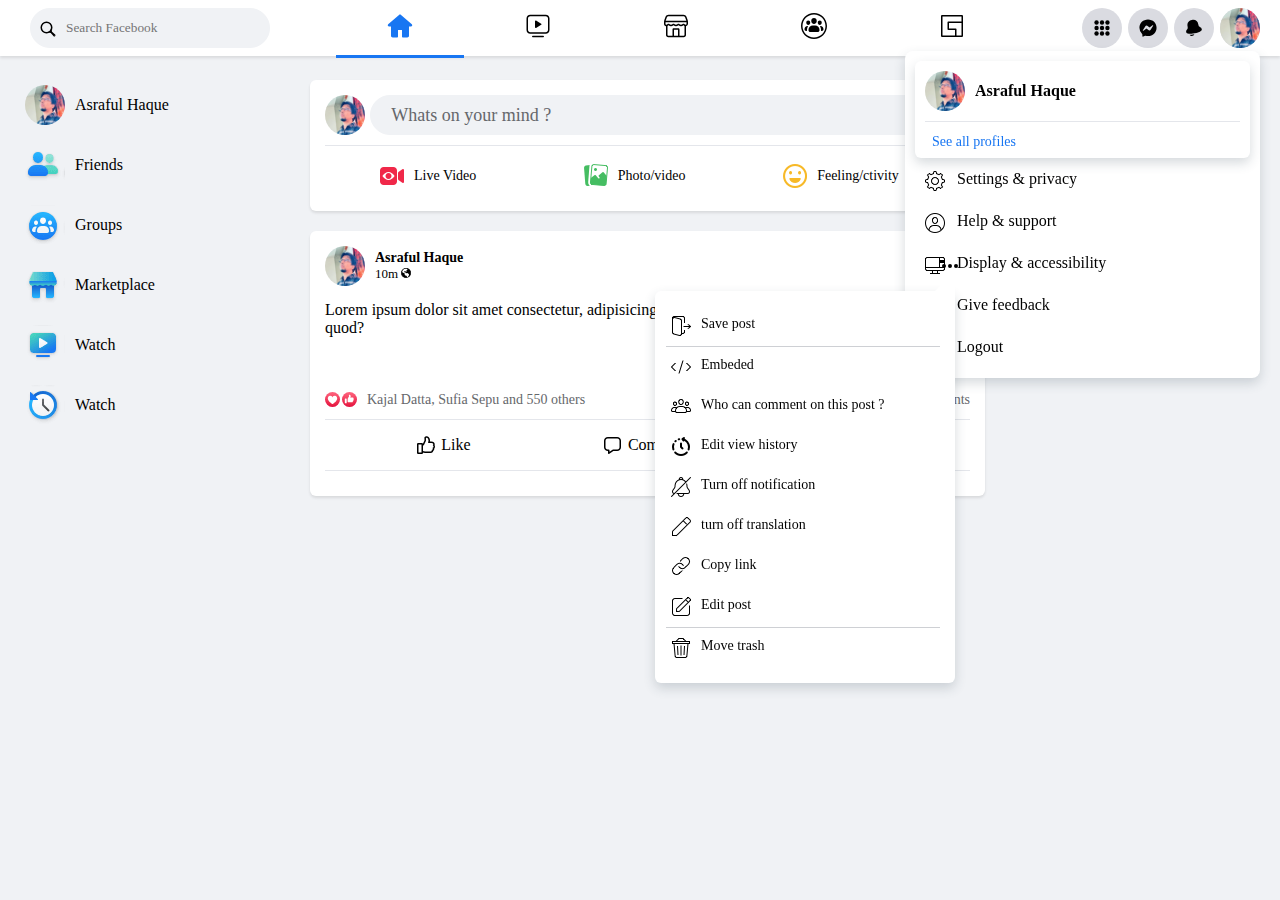
==== commit 8f3943c2: "backend done" ====
--- a/home.html
+++ b/home.html
@@ -176,6 +176,62 @@
           ></a>
         </div>
         <div class="fb-user-item">
+          <div class="user-menu-dropdown">
+            <div class="user-menu-box">
+              <div class="user-data-box">
+                <div class="user-data-box-item">
+                  <img src="./assets/images/user.png" alt="" />
+                  <span>Asraful Haque</span>
+                </div>
+                <div class="divider-0"></div>
+                <a href="#">See all profiles</a>
+              </div>
+            </div>
+            <div class="user-menu-list">
+              <ul>
+                <li>
+                  <a href="#">
+                    <div class="user-menu-icon"></div>
+                    <div class="user-menu-item">
+                      <span>Settings & privacy</span>
+                    </div>
+                  </a>
+                </li>
+                <li>
+                  <a href="#">
+                    <div class="user-menu-icon"></div>
+                    <div class="user-menu-item">
+                      <span>Help & support</span>
+                    </div>
+                  </a>
+                </li>
+                <li>
+                  <a href="#">
+                    <div class="user-menu-icon"></div>
+                    <div class="user-menu-item">
+                      <span>Display & accessibility</span>
+                    </div>
+                  </a>
+                </li>
+                <li>
+                  <a href="#">
+                    <div class="user-menu-icon"></div>
+                    <div class="user-menu-item">
+                      <span>Give feedback</span>
+                    </div>
+                  </a>
+                </li>
+                <li>
+                  <a href="#">
+                    <div class="user-menu-icon"></div>
+                    <div class="user-menu-item">
+                      <span>Logout</span>
+                    </div>
+                  </a>
+                </li>
+              </ul>
+            </div>
+          </div>
           <img src="./assets/images/user.png" alt="" />
         </div>
       </div>
--- a/assets/css/style.css
+++ b/assets/css/style.css
@@ -967,3 +967,107 @@
   background-image: url("../icons/port-icon-1.png");
   background-position: 0px -596px;
 }
+
+/* USER MENU ICON  */
+.fb-user-item {
+  position: relative;
+}
+.fb-user-item .user-menu-dropdown {
+  background-color: #fff;
+  position: absolute;
+  top: 43px;
+  right: 0px;
+  width: 355px;
+  padding: 10px;
+  border-radius: 8px;
+  box-shadow: 0px 5px 12px rgba(52, 72, 84, 0.2);
+}
+
+.fb-user-item .user-menu-dropdown .user-data-box {
+  padding: 10px;
+  box-shadow: 0px 5px 12px rgba(52, 72, 84, 0.2);
+  border-radius: 6px;
+  cursor: pointer;
+}
+
+.fb-user-item .user-menu-dropdown .user-data-box .user-data-box-item {
+  display: flex;
+  gap: 10px;
+  align-items: center;
+}
+
+.fb-user-item .user-menu-dropdown .user-data-box .user-data-box-item span {
+  font-weight: bold;
+}
+
+.fb-user-item .user-menu-dropdown .user-data-box a {
+  color: var(--blue-color);
+  font-size: 14px;
+  padding: 0px 7px;
+}
+
+.fb-user-item .user-menu-dropdown .user-menu-list ul li {
+  font-size: 16px;
+}
+
+.fb-user-item .user-menu-dropdown .user-menu-list ul li a {
+  display: flex;
+  gap: 10px;
+  padding: 10px;
+  border-radius: 4px;
+}
+
+.fb-user-item .user-menu-dropdown .user-menu-list ul li a:hover {
+  background-color: #f0f2f5;
+}
+
+.fb-user-item .user-menu-dropdown .user-menu-list ul li .user-menu-icon {
+  width: 22px;
+  height: 22px;
+  background-image: url("../icons/port-icon-1.png");
+}
+
+.fb-user-item
+  .user-menu-dropdown
+  .user-menu-list
+  ul
+  li:nth-child(1)
+  .user-menu-icon {
+  background-position: 0px 144px;
+}
+
+.fb-user-item
+  .user-menu-dropdown
+  .user-menu-list
+  ul
+  li:nth-child(2)
+  .user-menu-icon {
+  background-position: 0px 207px;
+}
+
+.fb-user-item
+  .user-menu-dropdown
+  .user-menu-list
+  ul
+  li:nth-child(3)
+  .user-menu-icon {
+  background-position: 0px 438px;
+}
+
+.fb-user-item
+  .user-menu-dropdown
+  .user-menu-list
+  ul
+  li:nth-child(4)
+  .user-menu-icon {
+  background-position: 0px 563px;
+}
+
+.fb-user-item
+  .user-menu-dropdown
+  .user-menu-list
+  ul
+  li:nth-child(5)
+  .user-menu-icon {
+  background-position: 0px -342px;
+}
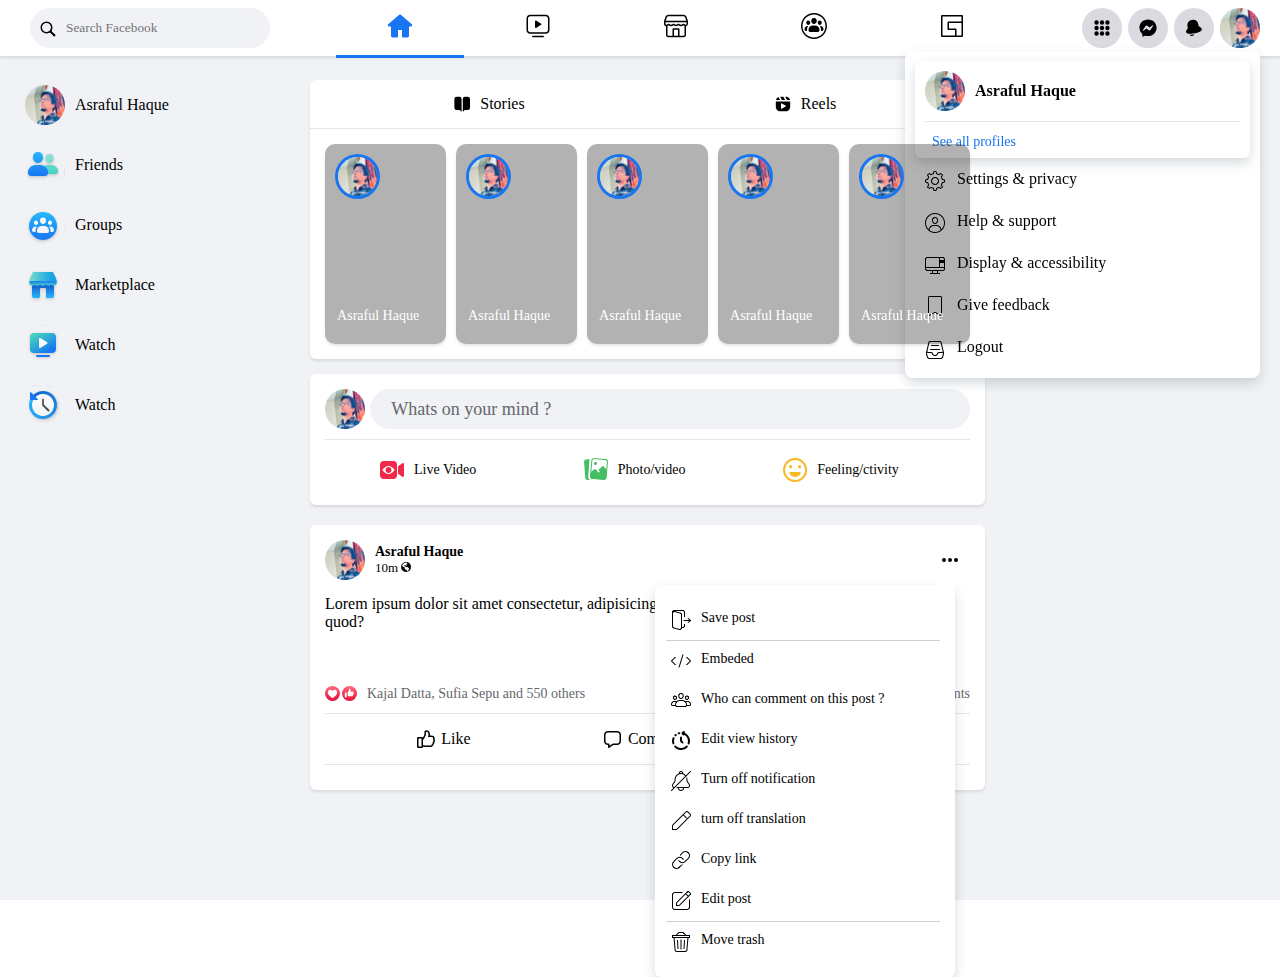
==== commit f4da6d19: "make it better" ====
--- a/home.html
+++ b/home.html
@@ -289,6 +289,113 @@
 
       <div class="fb-home-timeline-area">
         <div class="fb-home-timeline">
+          <!-- Story Box  -->
+          <div class="story-box">
+            <div class="story-box-header">
+              <ul>
+                <li>
+                  <a href="#">
+                    <svg
+                      fill="currentColor"
+                      viewBox="0 0 20 20"
+                      width="1em"
+                      height="1em"
+                      class="x1lliihq x1k90msu x2h7rmj x1qfuztq x1qq9wsj x1qx5ct2 xw4jnvo"
+                    >
+                      <g fill-rule="evenodd" transform="translate(-446 -350)">
+                        <path
+                          d="M457 368.832a.5.5 0 0 0 .883.323l1.12-1.332a.876.876 0 0 1 .679-.323h3.522a2.793 2.793 0 0 0 2.796-2.784v-10.931a2.793 2.793 0 0 0-2.796-2.785h-3.454a2.75 2.75 0 0 0-2.75 2.75v15.082zm-1.5 0a.5.5 0 0 1-.883.323l-1.12-1.332a.876.876 0 0 0-.679-.323h-3.522a2.793 2.793 0 0 1-2.796-2.784v-10.931a2.793 2.793 0 0 1 2.796-2.785h3.454a2.75 2.75 0 0 1 2.75 2.75v15.082z"
+                        />
+                      </g>
+                    </svg>
+                    <span>Stories</span>
+                  </a>
+                </li>
+                <li>
+                  <a href="#">
+                    <svg
+                      fill="currentColor"
+                      viewBox="0 0 20 20"
+                      width="1em"
+                      height="1em"
+                      class="x1lliihq x1k90msu x2h7rmj x1qfuztq xcza8v6 x1qx5ct2 xw4jnvo"
+                    >
+                      <g fill-rule="evenodd" transform="translate(-446 -350)">
+                        <path
+                          d="M454.59 355h4.18l-2.4-4h-3.28c-.22 0-.423.008-.624.017L454.59 355zm6.514 0h3.695c-.226-1.031-.65-1.79-1.326-2.489-1.061-1.025-2.248-1.488-4.392-1.511h-.379l2.401 4zm-8.78 0-1.942-3.64c-.73.247-1.315.63-1.868 1.165-.668.69-1.09 1.445-1.315 2.475h5.125zm7.043 7.989a.711.711 0 0 1-.22.202l-4.573 2.671-.05.027a.713.713 0 0 1-1.024-.643v-5.343l.002-.056a.714.714 0 0 1 1.072-.56l4.572 2.67.054.036a.714.714 0 0 1 .167.996zm-12.366-5.99V363.083l.001.03v.112l.005.048h.001c.05 2.02.513 3.176 1.506 4.203 1.102 1.066 2.324 1.525 4.577 1.525h5.99c2.144-.023 3.331-.486 4.392-1.511 1.005-1.04 1.467-2.198 1.517-4.217h.003c.003-.1.005-.1.006-.204l.001-.156V357h-18z"
+                        />
+                      </g>
+                    </svg>
+                    <span>Reels</span>
+                  </a>
+                </li>
+              </ul>
+            </div>
+            <div class="story-box-body">
+              <div class="story-area">
+                <div
+                  class="story-item"
+                  style="
+                    background-image: url('https://images.unsplash.com/photo-1630304565761-d6f8d5a0facd?ixlib=rb-4.0.3&ixid=MnwxMjA3fDB8MHxzZWFyY2h8NXx8Y3V0ZSUyMGJhYnl8ZW58MHx8MHx8&w=1000&q=80');
+                  "
+                >
+                  <div class="story-user">
+                    <img src="./assets/images/user.png" alt="" />
+                  </div>
+                  <span>Asraful Haque</span>
+                </div>
+
+                <div
+                  class="story-item"
+                  style="
+                    background-image: url('https://images.unsplash.com/photo-1630304565761-d6f8d5a0facd?ixlib=rb-4.0.3&ixid=MnwxMjA3fDB8MHxzZWFyY2h8NXx8Y3V0ZSUyMGJhYnl8ZW58MHx8MHx8&w=1000&q=80');
+                  "
+                >
+                  <div class="story-user">
+                    <img src="./assets/images/user.png" alt="" />
+                  </div>
+                  <span>Asraful Haque</span>
+                </div>
+
+                <div
+                  class="story-item"
+                  style="
+                    background-image: url('https://images.unsplash.com/photo-1630304565761-d6f8d5a0facd?ixlib=rb-4.0.3&ixid=MnwxMjA3fDB8MHxzZWFyY2h8NXx8Y3V0ZSUyMGJhYnl8ZW58MHx8MHx8&w=1000&q=80');
+                  "
+                >
+                  <div class="story-user">
+                    <img src="./assets/images/user.png" alt="" />
+                  </div>
+                  <span>Asraful Haque</span>
+                </div>
+
+                <div
+                  class="story-item"
+                  style="
+                    background-image: url('https://images.unsplash.com/photo-1630304565761-d6f8d5a0facd?ixlib=rb-4.0.3&ixid=MnwxMjA3fDB8MHxzZWFyY2h8NXx8Y3V0ZSUyMGJhYnl8ZW58MHx8MHx8&w=1000&q=80');
+                  "
+                >
+                  <div class="story-user">
+                    <img src="./assets/images/user.png" alt="" />
+                  </div>
+                  <span>Asraful Haque</span>
+                </div>
+
+                <div
+                  class="story-item"
+                  style="
+                    background-image: url('https://images.unsplash.com/photo-1630304565761-d6f8d5a0facd?ixlib=rb-4.0.3&ixid=MnwxMjA3fDB8MHxzZWFyY2h8NXx8Y3V0ZSUyMGJhYnl8ZW58MHx8MHx8&w=1000&q=80');
+                  "
+                >
+                  <div class="story-user">
+                    <img src="./assets/images/user.png" alt="" />
+                  </div>
+                  <span>Asraful Haque</span>
+                </div>
+              </div>
+            </div>
+          </div>
+
           <!-- Create Post Box  -->
           <div class="create-post">
             <div class="create-post-header">
--- a/assets/css/style.css
+++ b/assets/css/style.css
@@ -166,6 +166,12 @@
   margin: 10px 0px;
 }
 
+.w-100 {
+  width: 100% !important;
+  font-size: 16px !important;
+  font-family: inherit;
+}
+
 .blur-box {
   background-color: rgba(255, 255, 255, 0.8);
   width: 100%;
@@ -1071,3 +1077,271 @@
   .user-menu-icon {
   background-position: 0px -342px;
 }
+
+/* RESET PAGE LOGIN  */
+.reset-header {
+  background-color: #fff;
+  box-shadow: 0px 3px 5px rgba(52, 72, 84, 0.2);
+  display: flex;
+  justify-content: center;
+  position: fixed;
+  top: 0px;
+  left: 0px;
+  right: 0px;
+}
+
+.reset-header-wraper {
+  width: 97%;
+  display: flex;
+  justify-content: space-between;
+  align-items: center;
+}
+
+.reset-header .reset-logo img {
+  width: 150px;
+  cursor: pointer;
+}
+
+.reset-header-wraper .login-part input {
+  height: 40px;
+  border: 1px solid #ccc;
+  padding: 10px;
+  width: 185px;
+  border-radius: 4px;
+}
+
+.reset-header-wraper .login-part button {
+  height: 40px;
+  border: 1px solid var(--blue-color);
+  padding: 10px;
+  width: fit-content;
+  border-radius: 4px;
+  cursor: pointer;
+  background-color: var(--blue-color);
+  color: #fff;
+  font-weight: bold;
+}
+
+.reset-header-wraper .login-part a {
+  color: var(--blue-color);
+  font-size: 14px;
+}
+
+.reset-header-wraper .login-part a:hover {
+  text-decoration: underline;
+}
+
+.reset-area {
+  height: 650px;
+  background-color: #e9ebee;
+  display: flex;
+  justify-content: center;
+  align-items: center;
+}
+
+.reset-wraper {
+  width: 500px;
+}
+
+.reset-box {
+  width: 100%;
+  background-color: #fff;
+  box-shadow: 0px 3px 5px rgba(52, 72, 84, 0.2);
+  border-radius: 8px;
+}
+.reset-box-header {
+  border-bottom: 1px solid rgba(0, 0, 0, 0.1);
+  padding: 15px 20px;
+}
+.reset-box-header span {
+  font-size: 20px;
+  font-weight: bold;
+}
+
+.reset-body {
+  padding: 20px 15px;
+}
+
+.reset-body p {
+  font-size: 17px;
+  margin-bottom: 10px;
+}
+
+.code-box {
+  display: flex;
+  justify-content: space-between;
+  gap: 20px;
+}
+
+.code-box input {
+  height: 50px;
+  padding: 0px 10px;
+  border-radius: 6px;
+  border: 1px solid #ccc;
+  font-size: 24px;
+  width: 50%;
+}
+
+.reset-footer {
+  padding: 15px 15px;
+  border-top: 1px solid rgba(0, 0, 0, 0.1);
+  display: flex;
+  justify-content: space-between;
+  align-items: center;
+}
+
+.reset-footer a {
+  color: var(--blue-color);
+  font-size: 14px;
+}
+.reset-footer a:hover {
+  text-decoration: underline;
+}
+
+.reset-btns {
+  display: flex;
+  gap: 10px;
+}
+
+.reset-btns a {
+  padding: 8px 20px;
+  border-radius: 6px;
+  display: inline-block;
+  font-size: 14px;
+}
+
+.reset-btns a:hover {
+  text-decoration: none;
+}
+
+.reset-btns .cancel {
+  background-color: #e9ebee;
+  color: #333;
+  font-weight: bold;
+}
+
+.reset-btns .continue {
+  background-color: var(--blue-color);
+  color: #fff;
+  font-weight: bold;
+}
+
+.find-user-account {
+  display: flex;
+  flex-direction: column;
+  align-items: center;
+}
+
+.find-user-account img {
+  width: 80px;
+  height: 80px;
+  border-radius: 50%;
+}
+.find-user-account span {
+  font-weight: bold;
+  font-size: 22px;
+}
+
+.find-user-account p {
+  width: 60%;
+  text-align: center;
+  font-size: 14px;
+  color: #555;
+}
+
+/* 1px solid rgba(0, 0, 0, .1) */
+.story-box {
+  width: 100%;
+  background-color: #fff;
+  box-shadow: 0 2px 3px rgb(0 0 0 / 10%), 0 0px 0px rgb(0 0 0 / 10%);
+  border-radius: 6px;
+  margin-bottom: 15px;
+}
+.story-box .story-box-header {
+  padding: 5px 15px;
+  border-bottom: 1px solid #e4e6eb;
+}
+
+.story-box .story-box-header ul {
+  display: flex;
+  justify-content: center;
+  align-items: center;
+}
+
+.story-box .story-box-header ul li {
+  width: 49%;
+  text-align: center;
+  padding: 10px;
+  border-radius: 6px;
+}
+
+.story-box .story-box-header ul li a {
+  display: flex;
+  justify-content: center;
+  align-items: center;
+  gap: 10px;
+}
+
+.story-box .story-box-header ul li:hover {
+  background-color: #f0f2f5;
+}
+
+.story-box-body {
+  padding: 15px;
+}
+
+.story-area {
+  display: flex;
+  gap: 10px;
+  align-items: center;
+}
+
+.story-area .story-item {
+  width: 19%;
+  height: 200px;
+  background-position: center center;
+  background-size: auto 100%;
+  border-radius: 10px;
+  cursor: pointer;
+  transition: all ease-in-out 0.4s;
+  position: relative;
+  overflow: hidden;
+  box-shadow: 0 2px 3px rgb(0 0 0 / 10%), 0 0px 0px rgb(0 0 0 / 10%);
+}
+.story-area .story-item:hover {
+  background-size: auto 110%;
+}
+
+.story-area .story-item .story-user {
+  position: absolute;
+  top: 10px;
+  left: 10px;
+}
+
+.story-area .story-item span {
+  position: absolute;
+  left: 0px;
+  right: 0px;
+  bottom: 20px;
+  display: block;
+  width: 80%;
+  margin: auto;
+  font-size: 14px;
+  color: #fff;
+}
+
+.story-area .story-item .story-user img {
+  width: 45px;
+  height: 45px;
+  border-radius: 50%;
+  border: 3px solid var(--blue-color);
+}
+
+.story-area .story-item:before {
+  content: "";
+  display: block;
+
+  width: 100%;
+  height: 100%;
+  background-color: rgba(0, 0, 0, 0.3);
+}
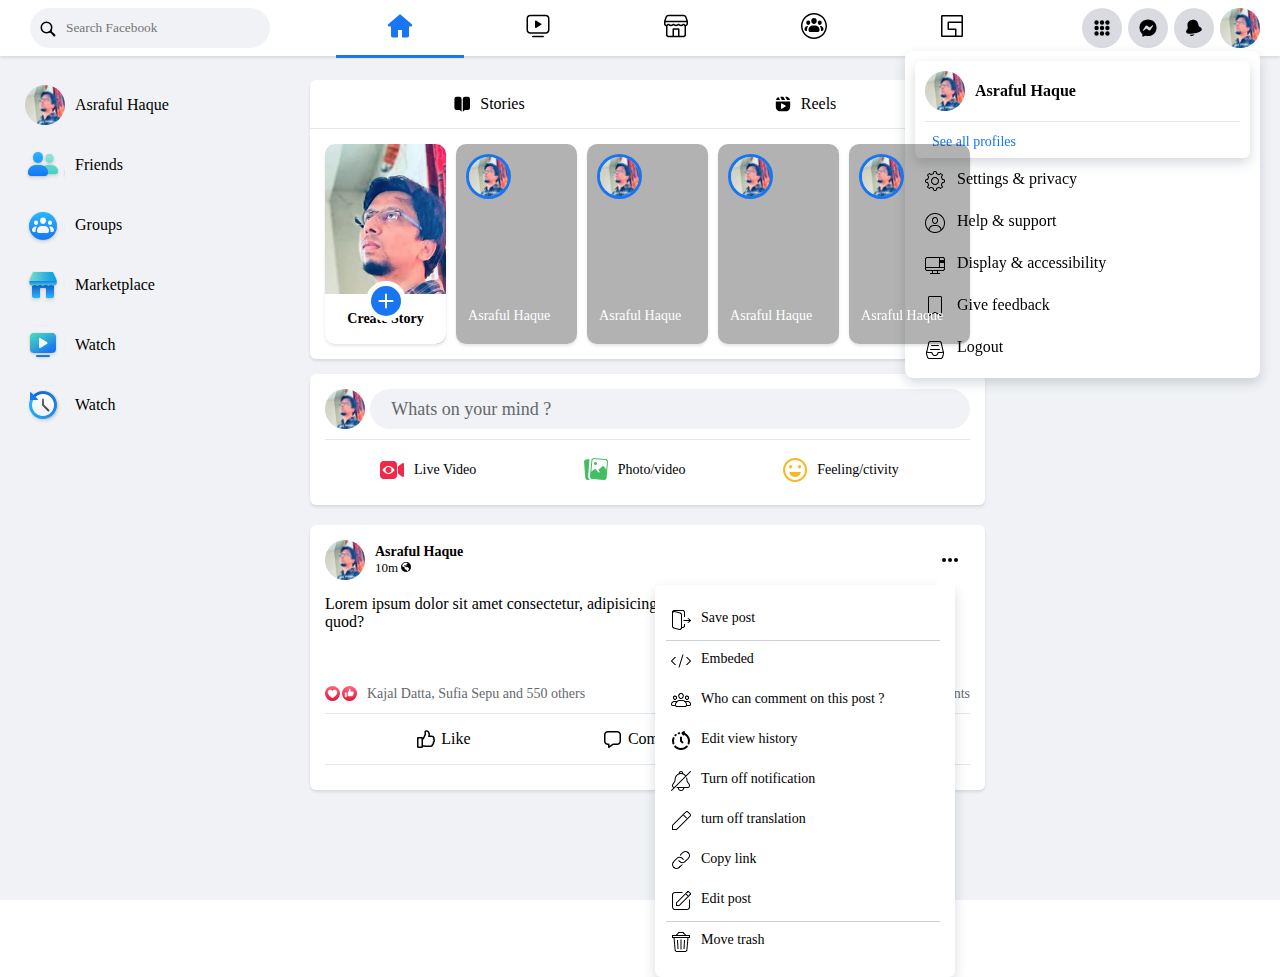
==== commit dc526625: "make it better" ====
--- a/home.html
+++ b/home.html
@@ -334,15 +334,34 @@
             <div class="story-box-body">
               <div class="story-area">
                 <div
-                  class="story-item"
-                  style="
-                    background-image: url('https://images.unsplash.com/photo-1630304565761-d6f8d5a0facd?ixlib=rb-4.0.3&ixid=MnwxMjA3fDB8MHxzZWFyY2h8NXx8Y3V0ZSUyMGJhYnl8ZW58MHx8MHx8&w=1000&q=80');
-                  "
+                  class="story-item auth-user-story"
+                  style="background-image: url('./assets/images/user.png')"
                 >
-                  <div class="story-user">
-                    <img src="./assets/images/user.png" alt="" />
+                  <div class="auth-story-create">
+                    <button>
+                      <svg
+                        fill="currentColor"
+                        viewBox="0 0 20 20"
+                        width="1em"
+                        height="1em"
+                        class="x1lliihq x1k90msu x2h7rmj x1qfuztq x14ctfv x1qx5ct2 xw4jnvo"
+                      >
+                        <g fill-rule="evenodd" transform="translate(-446 -350)">
+                          <g fill-rule="nonzero">
+                            <path
+                              d="M95 201.5h13a1 1 0 1 0 0-2H95a1 1 0 1 0 0 2z"
+                              transform="translate(354.5 159.5)"
+                            ></path>
+                            <path
+                              d="M102.5 207v-13a1 1 0 1 0-2 0v13a1 1 0 1 0 2 0z"
+                              transform="translate(354.5 159.5)"
+                            ></path>
+                          </g>
+                        </g>
+                      </svg>
+                    </button>
+                    <p>Create Story</p>
                   </div>
-                  <span>Asraful Haque</span>
                 </div>
 
                 <div
--- a/assets/css/style.css
+++ b/assets/css/style.css
@@ -1345,3 +1345,57 @@
   height: 100%;
   background-color: rgba(0, 0, 0, 0.3);
 }
+
+.story-area .story-item.auth-user-story:before {
+  content: "";
+  display: block;
+
+  width: 100%;
+  height: 100%;
+  background-color: rgba(0, 0, 0, 0);
+}
+
+.auth-user-story .auth-story-create {
+  background-color: #fff;
+  width: 100%;
+  height: 50px;
+  text-align: center;
+  z-index: 999;
+  position: absolute;
+  bottom: 0px;
+  left: 0px;
+  right: 0px;
+  display: flex;
+  justify-content: center;
+  align-items: center;
+}
+
+.auth-user-story .auth-story-create p {
+  font-size: 14px;
+  font-weight: bold;
+}
+
+.auth-user-story .auth-story-create button {
+  position: absolute;
+  left: 0px;
+  right: 0px;
+  top: -13px;
+  background-color: #fff;
+  width: 30px;
+  height: 30px;
+  border: 5px solid #fff;
+  margin: auto;
+  box-sizing: content-box;
+  border-radius: 50%;
+  cursor: pointer;
+}
+
+.auth-user-story .auth-story-create button svg {
+  background-color: var(--blue-color);
+  width: 30px;
+  height: 30px;
+  font-size: 30px;
+  border-radius: 50%;
+  padding: 5px;
+  color: #fff;
+}
